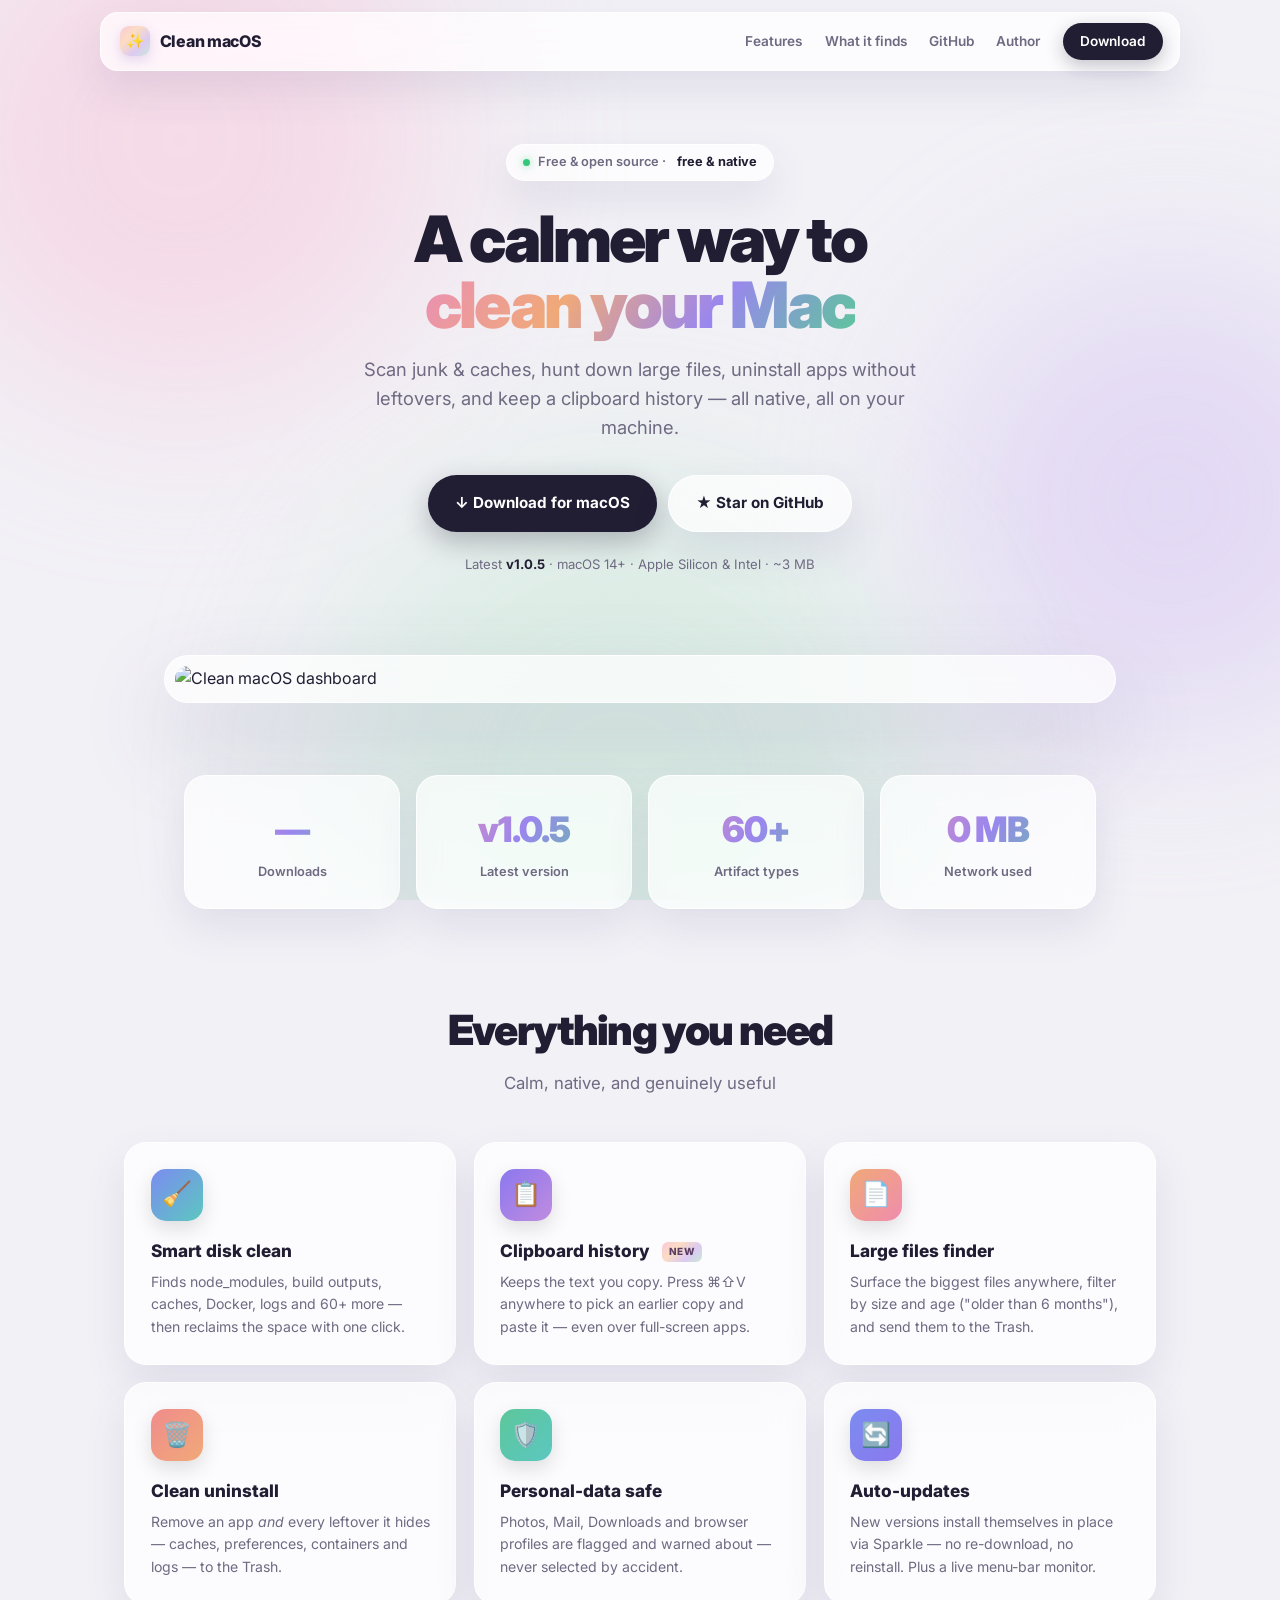
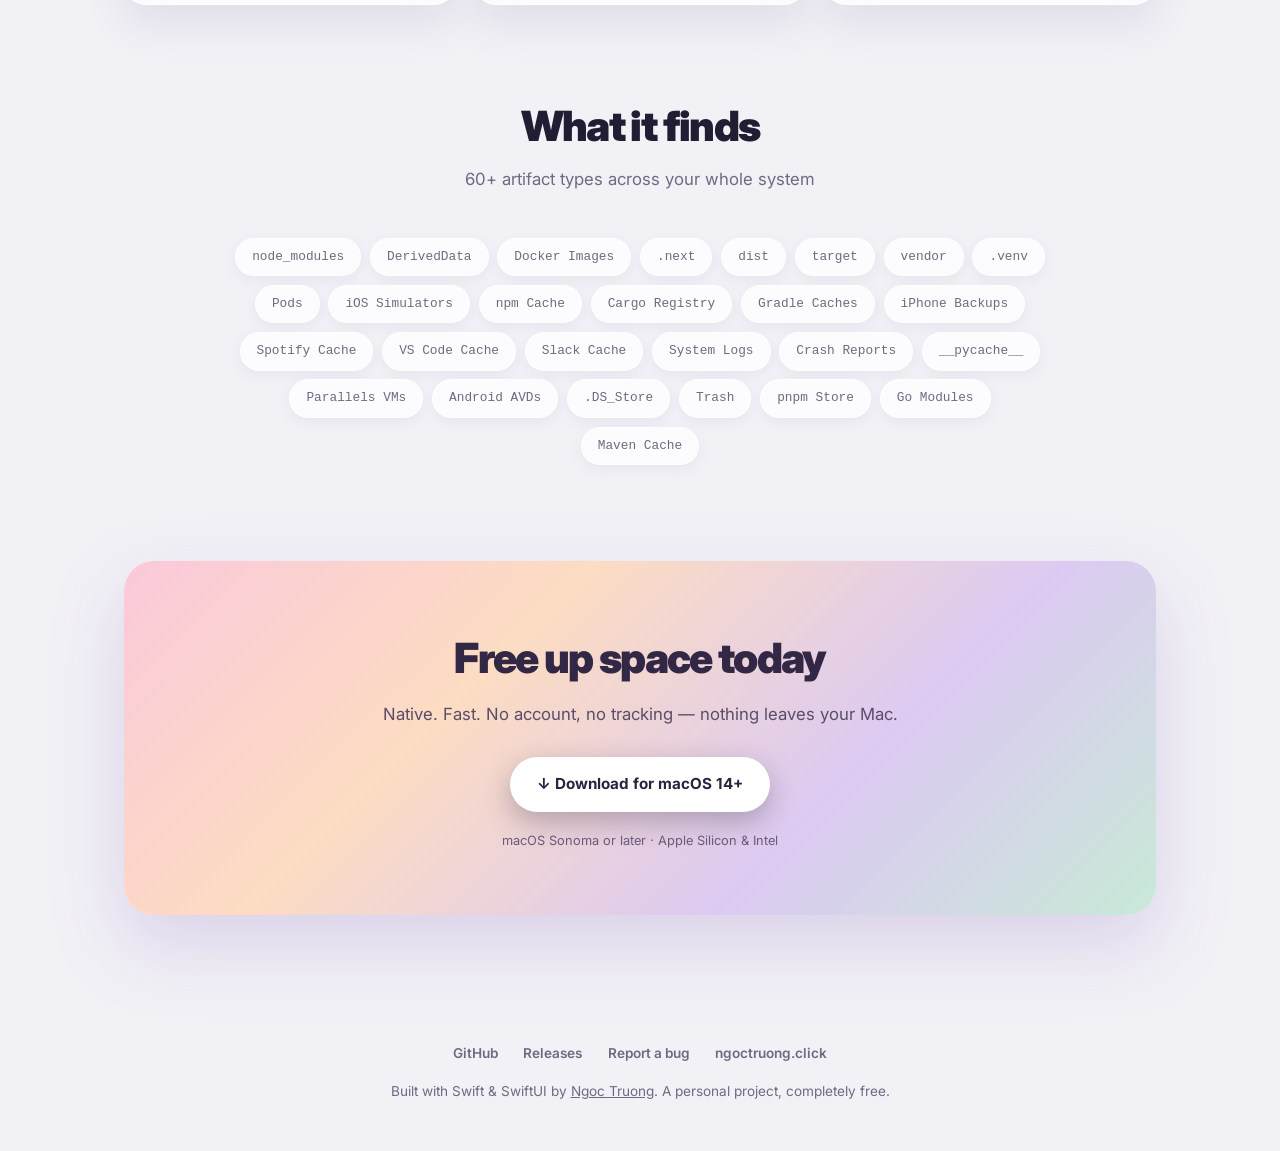
==== docs/index.html @ 2b86ec76 "docs: add og:image and Twitter card meta for link previews Co-Authored-By: Claude Opus 4.7 (1M conte" ====
<!DOCTYPE html>
<html lang="en">
<head>
    <meta charset="UTF-8">
    <meta name="viewport" content="width=device-width, initial-scale=1.0">
    <title>Clean macOS — A calmer way to reclaim disk space</title>
    <meta name="description" content="A free, native macOS app to scan and clean junk files, find large files, uninstall apps cleanly, and keep a clipboard history. Reclaim gigabytes in seconds.">
    <meta property="og:title" content="Clean macOS">
    <meta property="og:description" content="Native macOS cleaner — junk & caches, large files, clean uninstall, clipboard history. 100% native Swift, no backend.">
    <meta property="og:url" content="https://Truong62.github.io/clean-macos/">
    <meta property="og:type" content="website">
    <meta property="og:image" content="https://cdn.shopify.com/s/files/1/0874/1643/9088/files/Screenshot_2026-05-26_at_16.33.37.png?v=1779788025">
    <meta property="og:image:alt" content="Clean macOS dashboard">
    <meta name="twitter:card" content="summary_large_image">
    <meta name="twitter:title" content="Clean macOS — A calmer way to reclaim disk space">
    <meta name="twitter:description" content="Native macOS cleaner — junk & caches, large files, clean uninstall, clipboard history.">
    <meta name="twitter:image" content="https://cdn.shopify.com/s/files/1/0874/1643/9088/files/Screenshot_2026-05-26_at_16.33.37.png?v=1779788025">
    <link rel="icon" href="data:image/svg+xml,<svg xmlns='http://www.w3.org/2000/svg' viewBox='0 0 100 100'><text y='.9em' font-size='90'>✨</text></svg>">
    <style>
        @import url('https://fonts.googleapis.com/css2?family=Inter:wght@400;500;600;700;800;900&display=swap');

        :root {
            --bg: #f2f1f6;
            --ink: #211d33;
            --muted: #6f6a82;
            --card: rgba(255,255,255,0.72);
            --card-border: rgba(255,255,255,0.85);
            --shadow: 0 18px 40px rgba(90,80,140,0.12);
            --accent: #7b6cf0;
            --radius: 22px;
            --pastel: linear-gradient(135deg,#fac9da 0%,#fcdcc2 34%,#dccaf2 68%,#c8e9d6 100%);
        }

        * { margin: 0; padding: 0; box-sizing: border-box; }

        body {
            font-family: 'Inter', -apple-system, system-ui, sans-serif;
            background: var(--bg);
            color: var(--ink);
            line-height: 1.6;
            -webkit-font-smoothing: antialiased;
            overflow-x: hidden;
            position: relative;
        }

        /* Soft pastel glows pooling in the background */
        .bg-glow { position: fixed; inset: 0; z-index: -1; overflow: hidden; pointer-events: none; }
        .bg-glow span { position: absolute; border-radius: 50%; filter: blur(90px); opacity: 0.55; }
        .bg-glow .g1 { width: 520px; height: 520px; background: #f7c8db; top: -120px; left: -80px; animation: drift 16s ease-in-out infinite; }
        .bg-glow .g2 { width: 460px; height: 460px; background: #d6c6f3; top: 30%; right: -120px; animation: drift 20s ease-in-out infinite 3s; }
        .bg-glow .g3 { width: 600px; height: 600px; background: #c8e9d6; bottom: -180px; left: 25%; animation: drift 22s ease-in-out infinite 6s; }

        @keyframes drift { 0%,100% { transform: translate(0,0); } 50% { transform: translate(30px,-30px); } }
        @keyframes slide-up { from { opacity:0; transform: translateY(28px); } to { opacity:1; transform: translateY(0); } }

        .reveal { opacity: 0; transform: translateY(26px); transition: all .7s cubic-bezier(.16,1,.3,1); }
        .reveal.in { opacity: 1; transform: none; }

        .card { background: var(--card); border: 1px solid var(--card-border); border-radius: var(--radius); box-shadow: var(--shadow); backdrop-filter: blur(18px) saturate(160%); -webkit-backdrop-filter: blur(18px) saturate(160%); }

        a { color: inherit; }

        /* Nav */
        nav { position: fixed; top: 0; width: 100%; z-index: 100; }
        .nav-inner {
            max-width: 1080px; margin: 12px auto 0; padding: .6rem 1rem .6rem 1.2rem;
            display: flex; align-items: center; justify-content: space-between;
            background: var(--card); border: 1px solid var(--card-border); border-radius: 18px;
            box-shadow: var(--shadow); backdrop-filter: blur(18px) saturate(160%); -webkit-backdrop-filter: blur(18px) saturate(160%);
        }
        .brand { display:flex; align-items:center; gap:.6rem; font-weight:800; text-decoration:none; letter-spacing:-.02em; }
        .brand .mark { width:30px; height:30px; border-radius:9px; background: var(--pastel); display:grid; place-items:center; font-size:15px; box-shadow: 0 4px 12px rgba(150,120,200,.25); }
        .nav-links { display:flex; align-items:center; gap:1.4rem; }
        .nav-links a { color: var(--muted); text-decoration:none; font-size:.85rem; font-weight:600; transition: color .2s; }
        .nav-links a:hover { color: var(--ink); }
        .nav-cta { padding:.5rem 1.1rem; border-radius:100px; background: var(--ink); color:#fff !important; font-size:.82rem; box-shadow: 0 6px 18px rgba(33,29,51,.25); transition: transform .2s, box-shadow .2s; }
        .nav-cta:hover { transform: translateY(-2px); box-shadow: 0 10px 26px rgba(33,29,51,.3); }

        /* Hero */
        .hero { max-width: 920px; margin: 0 auto; padding: 9rem 1.5rem 2rem; text-align:center; animation: slide-up 1s cubic-bezier(.16,1,.3,1); }
        .pill-badge { display:inline-flex; align-items:center; gap:.5rem; padding:.45rem 1rem; border-radius:100px; background: var(--card); border:1px solid var(--card-border); box-shadow: var(--shadow); font-size:.8rem; font-weight:600; color: var(--muted); margin-bottom:1.6rem; }
        .pill-badge .dot { width:7px; height:7px; border-radius:50%; background:#34c77b; box-shadow:0 0 8px rgba(52,199,123,.6); }
        .hero h1 { font-size: 4rem; font-weight: 900; letter-spacing:-.045em; line-height:1.02; margin-bottom:1.1rem; }
        .hero h1 .grad { background: linear-gradient(120deg,#e98fb6,#f0a978,#9a86ee,#5cc79a); -webkit-background-clip:text; background-clip:text; -webkit-text-fill-color:transparent; }
        .hero .sub { font-size:1.15rem; color: var(--muted); max-width:560px; margin:0 auto 2rem; }
        .btn-group { display:flex; gap:.7rem; flex-wrap:wrap; justify-content:center; }
        .btn { display:inline-flex; align-items:center; gap:.5rem; padding:.95rem 1.7rem; border-radius:100px; font-size:.95rem; font-weight:700; text-decoration:none; border:none; cursor:pointer; transition: transform .25s cubic-bezier(.16,1,.3,1), box-shadow .25s; }
        .btn-primary { background: var(--ink); color:#fff; box-shadow: 0 10px 28px rgba(33,29,51,.28); }
        .btn-primary:hover { transform: translateY(-3px); box-shadow: 0 16px 40px rgba(33,29,51,.34); }
        .btn-ghost { background: var(--card); color: var(--ink); border:1px solid var(--card-border); box-shadow: var(--shadow); }
        .btn-ghost:hover { transform: translateY(-3px); }
        .hero .meta { margin-top:1.4rem; font-size:.82rem; color: var(--muted); }
        .hero .meta b { color: var(--ink); }

        /* Screenshot */
        .shot { max-width: 1000px; margin: 3rem auto 0; padding: 0 1.5rem; }
        .shot .frame { border-radius: 26px; padding: 10px; background: var(--card); border:1px solid var(--card-border); box-shadow: 0 40px 90px rgba(90,80,140,.22); backdrop-filter: blur(18px); }
        .shot img { width:100%; display:block; border-radius: 18px; }

        /* Stats */
        .stats { max-width: 960px; margin: 4.5rem auto 0; padding: 0 1.5rem; display:grid; grid-template-columns: repeat(4,1fr); gap: 1rem; }
        .stat { text-align:center; padding: 1.6rem 1rem; }
        .stat .v { font-size: 2.2rem; font-weight: 900; letter-spacing:-.03em; background: linear-gradient(120deg,#e98fb6,#9a86ee,#5cc79a); -webkit-background-clip:text; background-clip:text; -webkit-text-fill-color:transparent; }
        .stat .l { font-size:.8rem; color: var(--muted); margin-top:.3rem; font-weight:600; }

        /* Sections */
        section.block { max-width: 1080px; margin: 0 auto; padding: 5.5rem 1.5rem 0; }
        .head { text-align:center; margin-bottom: 2.8rem; }
        .head h2 { font-size: 2.6rem; font-weight: 900; letter-spacing:-.04em; }
        .head p { color: var(--muted); font-size: 1.05rem; margin-top:.4rem; }

        .feature-grid { display:grid; grid-template-columns: repeat(3,1fr); gap: 1.1rem; }
        .feature { padding: 1.6rem; transition: transform .35s cubic-bezier(.16,1,.3,1), box-shadow .35s; }
        .feature:hover { transform: translateY(-5px); box-shadow: 0 26px 60px rgba(90,80,140,.18); }
        .feature .tile { width:52px; height:52px; border-radius:15px; display:grid; place-items:center; font-size:1.5rem; color:#fff; margin-bottom:1rem; box-shadow: 0 8px 20px rgba(0,0,0,.12); }
        .feature h3 { font-size:1.08rem; font-weight:800; margin-bottom:.4rem; }
        .feature p { color: var(--muted); font-size:.88rem; }
        .new-chip { display:inline-block; font-size:.62rem; font-weight:800; letter-spacing:.06em; padding:.12rem .45rem; border-radius:6px; background: var(--pastel); color:#5a3d63; margin-left:.45rem; vertical-align:middle; }

        /* Tags */
        .tags { display:flex; flex-wrap:wrap; gap:.55rem; justify-content:center; max-width: 820px; margin: 0 auto; }
        .tag { padding:.5rem 1rem; border-radius:100px; background: var(--card); border:1px solid var(--card-border); box-shadow: 0 4px 14px rgba(90,80,140,.07); font-size:.8rem; color: var(--muted); font-family:'SF Mono','JetBrains Mono',monospace; transition: transform .25s, color .25s; cursor:default; }
        .tag:hover { transform: translateY(-2px); color: var(--accent); }

        /* CTA */
        .cta-wrap { max-width: 1080px; margin: 6rem auto 0; padding: 0 1.5rem; }
        .cta { text-align:center; padding: 4rem 2rem; border-radius: 30px; background: var(--pastel); box-shadow: 0 30px 70px rgba(150,120,200,.25); position:relative; overflow:hidden; }
        .cta h2 { font-size: 2.6rem; font-weight: 900; letter-spacing:-.04em; color:#332746; }
        .cta p { color:#5a4d68; font-size:1.05rem; margin:.6rem 0 1.8rem; }
        .cta .btn-primary { background:#fff; color:#2a2340; }
        .cta .note { margin-top:1.2rem; font-size:.8rem; color:#6a5b78; }

        /* Footer */
        footer { text-align:center; padding: 4rem 1.5rem 3rem; color: var(--muted); font-size:.85rem; margin-top: 4rem; }
        .footer-links { display:flex; gap:1.6rem; justify-content:center; margin-bottom:1rem; flex-wrap:wrap; }
        .footer-links a { color: var(--muted); text-decoration:none; font-weight:600; }
        .footer-links a:hover { color: var(--accent); }

        @media (max-width: 820px) {
            .hero h1 { font-size: 2.7rem; }
            .feature-grid { grid-template-columns: 1fr; }
            .stats { grid-template-columns: repeat(2,1fr); }
            .nav-links a:not(.nav-cta) { display:none; }
        }
    </style>
</head>
<body>

<div class="bg-glow"><span class="g1"></span><span class="g2"></span><span class="g3"></span></div>

<nav>
    <div class="nav-inner">
        <a href="#" class="brand"><span class="mark">✨</span> Clean macOS</a>
        <div class="nav-links">
            <a href="#features">Features</a>
            <a href="#detects">What it finds</a>
            <a href="https://github.com/Truong62/clean-macos">GitHub</a>
            <a href="https://ngoctruong.click">Author</a>
            <a href="https://github.com/Truong62/clean-macos/releases/latest" class="nav-cta">Download</a>
        </div>
    </div>
</nav>

<!-- Hero -->
<header class="hero">
    <div class="pill-badge">
        <span class="dot"></span>
        Free &amp; open source · <b id="dl-badge" style="color:var(--ink);margin-left:.2rem">loading downloads…</b>
    </div>
    <h1>A calmer way to<br><span class="grad">clean your Mac</span></h1>
    <p class="sub">Scan junk &amp; caches, hunt down large files, uninstall apps without leftovers, and keep a clipboard history — all native, all on your machine.</p>
    <div class="btn-group">
        <a href="https://github.com/Truong62/clean-macos/releases/latest" class="btn btn-primary">↓ Download for macOS</a>
        <a href="https://github.com/Truong62/clean-macos" class="btn btn-ghost">★ Star on GitHub</a>
    </div>
    <div class="meta">Latest <b id="latest-ver">v1.0.5</b> · macOS 14+ · Apple Silicon &amp; Intel · ~3 MB</div>
</header>

<!-- Screenshot -->
<section class="shot reveal">
    <div class="frame">
        <img src="https://cdn.shopify.com/s/files/1/0874/1643/9088/files/Screenshot_2026-05-26_at_16.33.37.png?v=1779788025" alt="Clean macOS dashboard" loading="lazy">
    </div>
</section>

<!-- Stats -->
<div class="stats reveal">
    <div class="stat card"><div class="v" id="stat-dl">—</div><div class="l">Downloads</div></div>
    <div class="stat card"><div class="v" id="stat-ver">—</div><div class="l">Latest version</div></div>
    <div class="stat card"><div class="v">60+</div><div class="l">Artifact types</div></div>
    <div class="stat card"><div class="v">0 MB</div><div class="l">Network used</div></div>
</div>

<!-- Features -->
<section class="block reveal" id="features">
    <div class="head">
        <h2>Everything you need</h2>
        <p>Calm, native, and genuinely useful</p>
    </div>
    <div class="feature-grid">
        <div class="feature card">
            <div class="tile" style="background:linear-gradient(135deg,#7b8cf0,#5cc7c0)">🧹</div>
            <h3>Smart disk clean</h3>
            <p>Finds node_modules, build outputs, caches, Docker, logs and 60+ more — then reclaims the space with one click.</p>
        </div>
        <div class="feature card">
            <div class="tile" style="background:linear-gradient(135deg,#8b78ee,#c08ce0)">📋</div>
            <h3>Clipboard history <span class="new-chip">NEW</span></h3>
            <p>Keeps the text you copy. Press ⌘⇧V anywhere to pick an earlier copy and paste it — even over full-screen apps.</p>
        </div>
        <div class="feature card">
            <div class="tile" style="background:linear-gradient(135deg,#f0a978,#f08cae)">📄</div>
            <h3>Large files finder</h3>
            <p>Surface the biggest files anywhere, filter by size and age ("older than 6 months"), and send them to the Trash.</p>
        </div>
        <div class="feature card">
            <div class="tile" style="background:linear-gradient(135deg,#f08c8c,#f0a978)">🗑️</div>
            <h3>Clean uninstall</h3>
            <p>Remove an app <em>and</em> every leftover it hides — caches, preferences, containers and logs — to the Trash.</p>
        </div>
        <div class="feature card">
            <div class="tile" style="background:linear-gradient(135deg,#5cc79a,#5cc7c0)">🛡️</div>
            <h3>Personal-data safe</h3>
            <p>Photos, Mail, Downloads and browser profiles are flagged and warned about — never selected by accident.</p>
        </div>
        <div class="feature card">
            <div class="tile" style="background:linear-gradient(135deg,#7b8cf0,#8b78ee)">🔄</div>
            <h3>Auto-updates</h3>
            <p>New versions install themselves in place via Sparkle — no re-download, no reinstall. Plus a live menu-bar monitor.</p>
        </div>
    </div>
</section>

<!-- What it finds -->
<section class="block reveal" id="detects">
    <div class="head">
        <h2>What it finds</h2>
        <p>60+ artifact types across your whole system</p>
    </div>
    <div class="tags">
        <span class="tag">node_modules</span><span class="tag">DerivedData</span><span class="tag">Docker Images</span>
        <span class="tag">.next</span><span class="tag">dist</span><span class="tag">target</span><span class="tag">vendor</span>
        <span class="tag">.venv</span><span class="tag">Pods</span><span class="tag">iOS Simulators</span><span class="tag">npm Cache</span>
        <span class="tag">Cargo Registry</span><span class="tag">Gradle Caches</span><span class="tag">iPhone Backups</span>
        <span class="tag">Spotify Cache</span><span class="tag">VS Code Cache</span><span class="tag">Slack Cache</span>
        <span class="tag">System Logs</span><span class="tag">Crash Reports</span><span class="tag">__pycache__</span>
        <span class="tag">Parallels VMs</span><span class="tag">Android AVDs</span><span class="tag">.DS_Store</span>
        <span class="tag">Trash</span><span class="tag">pnpm Store</span><span class="tag">Go Modules</span><span class="tag">Maven Cache</span>
    </div>
</section>

<!-- CTA -->
<div class="cta-wrap reveal">
    <div class="cta">
        <h2>Free up space today</h2>
        <p>Native. Fast. No account, no tracking — nothing leaves your Mac.</p>
        <a href="https://github.com/Truong62/clean-macos/releases/latest" class="btn btn-primary">↓ Download for macOS 14+</a>
        <div class="note"><span id="cta-dl">Loading…</span> · Apple Silicon &amp; Intel</div>
    </div>
</div>

<!-- Footer -->
<footer>
    <div class="footer-links">
        <a href="https://github.com/Truong62/clean-macos">GitHub</a>
        <a href="https://github.com/Truong62/clean-macos/releases">Releases</a>
        <a href="https://github.com/Truong62/clean-macos/issues">Report a bug</a>
        <a href="https://ngoctruong.click">ngoctruong.click</a>
    </div>
    Built with Swift &amp; SwiftUI by <a href="https://ngoctruong.click">Ngoc Truong</a>. A personal project, completely free.
</footer>

<script>
// Scroll reveal
const obs = new IntersectionObserver((es) => es.forEach(e => { if (e.isIntersecting) e.target.classList.add('in'); }), { threshold: 0.08, rootMargin: '0px 0px -40px 0px' });
document.querySelectorAll('.reveal').forEach(el => obs.observe(el));

// Smooth scroll
document.querySelectorAll('a[href^="#"]').forEach(a => a.addEventListener('click', e => {
    const t = document.querySelector(a.getAttribute('href'));
    if (t && a.getAttribute('href') !== '#') { e.preventDefault(); t.scrollIntoView({ behavior: 'smooth' }); }
}));

// Live download count + latest version from the GitHub API (public, no token needed)
function fmt(n) { return n.toLocaleString('en-US'); }
function countUp(el, target) {
    const dur = 900, t0 = performance.now();
    function step(t) {
        const p = Math.min((t - t0) / dur, 1);
        el.textContent = fmt(Math.floor(p * target));
        if (p < 1) requestAnimationFrame(step);
    }
    requestAnimationFrame(step);
}
fetch('https://api.github.com/repos/Truong62/clean-macos/releases')
    .then(r => r.ok ? r.json() : Promise.reject(r.status))
    .then(rels => {
        const total = rels.reduce((s, rel) => s + (rel.assets || []).reduce((a, x) => a + (x.download_count || 0), 0), 0);
        const latest = (rels.find(r => !r.prerelease && !r.draft) || rels[0] || {}).tag_name || 'v1.0.5';

        const statDl = document.getElementById('stat-dl');
        countUp(statDl, total);
        document.getElementById('stat-ver').textContent = latest;
        document.getElementById('latest-ver').textContent = latest;
        document.getElementById('dl-badge').textContent = fmt(total) + ' downloads';
        document.getElementById('cta-dl').textContent = fmt(total) + ' downloads and counting';
    })
    .catch(() => {
        document.getElementById('dl-badge').textContent = 'free & native';
        document.getElementById('stat-dl').textContent = '—';
        document.getElementById('stat-ver').textContent = 'v1.0.5';
        document.getElementById('cta-dl').textContent = 'macOS Sonoma or later';
    });
</script>

</body>
</html>
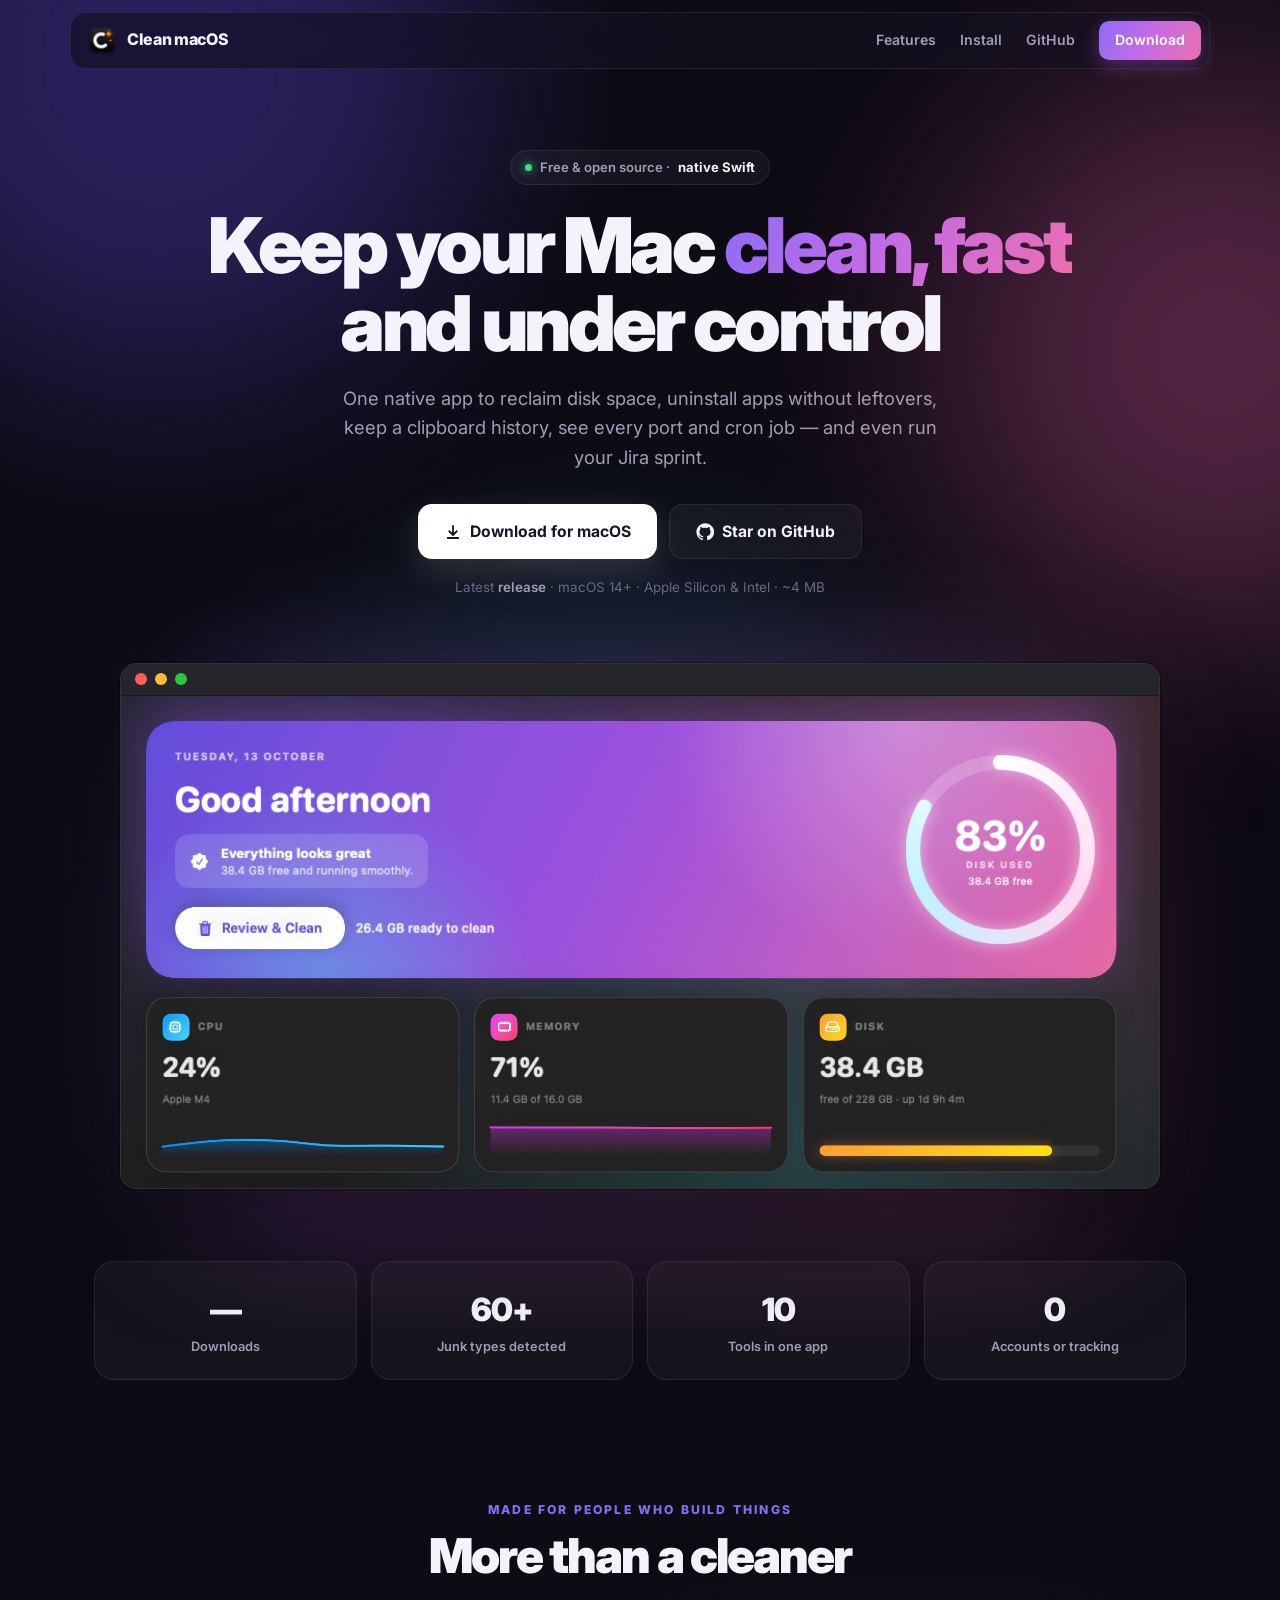
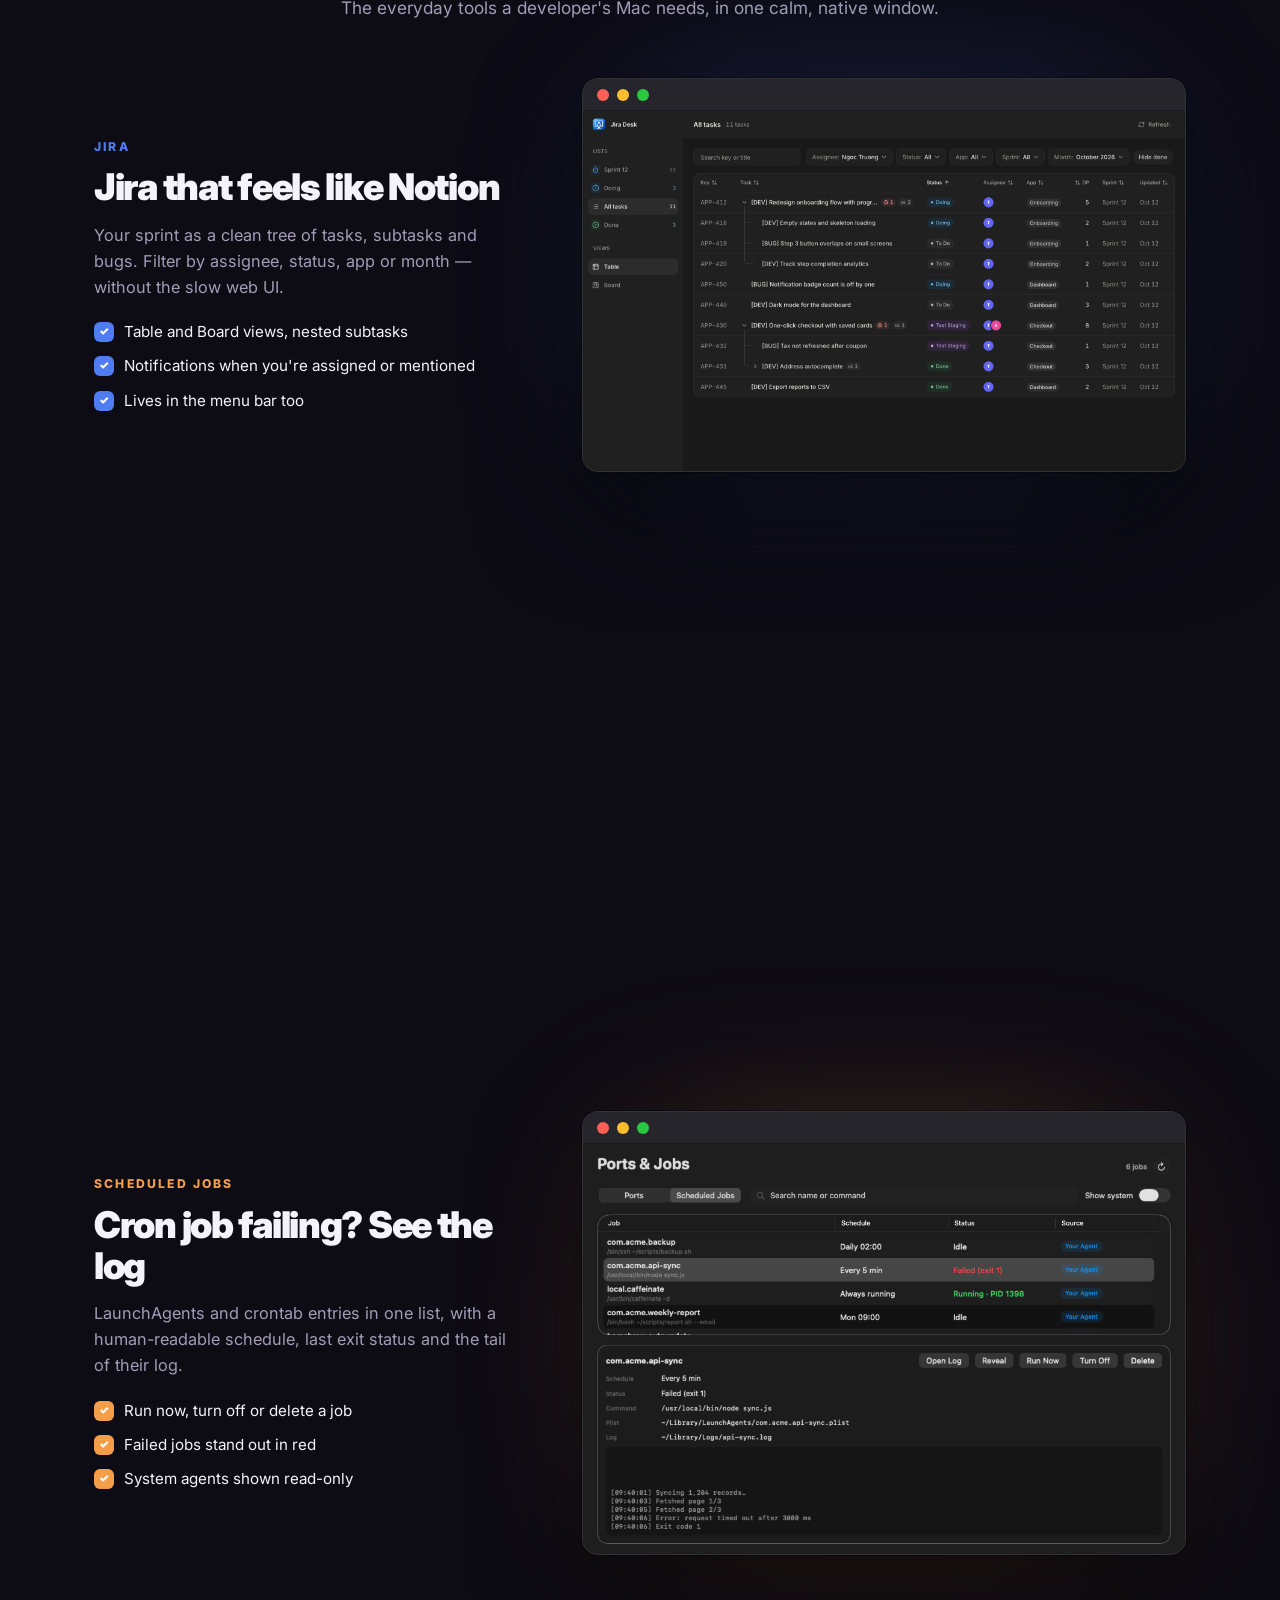
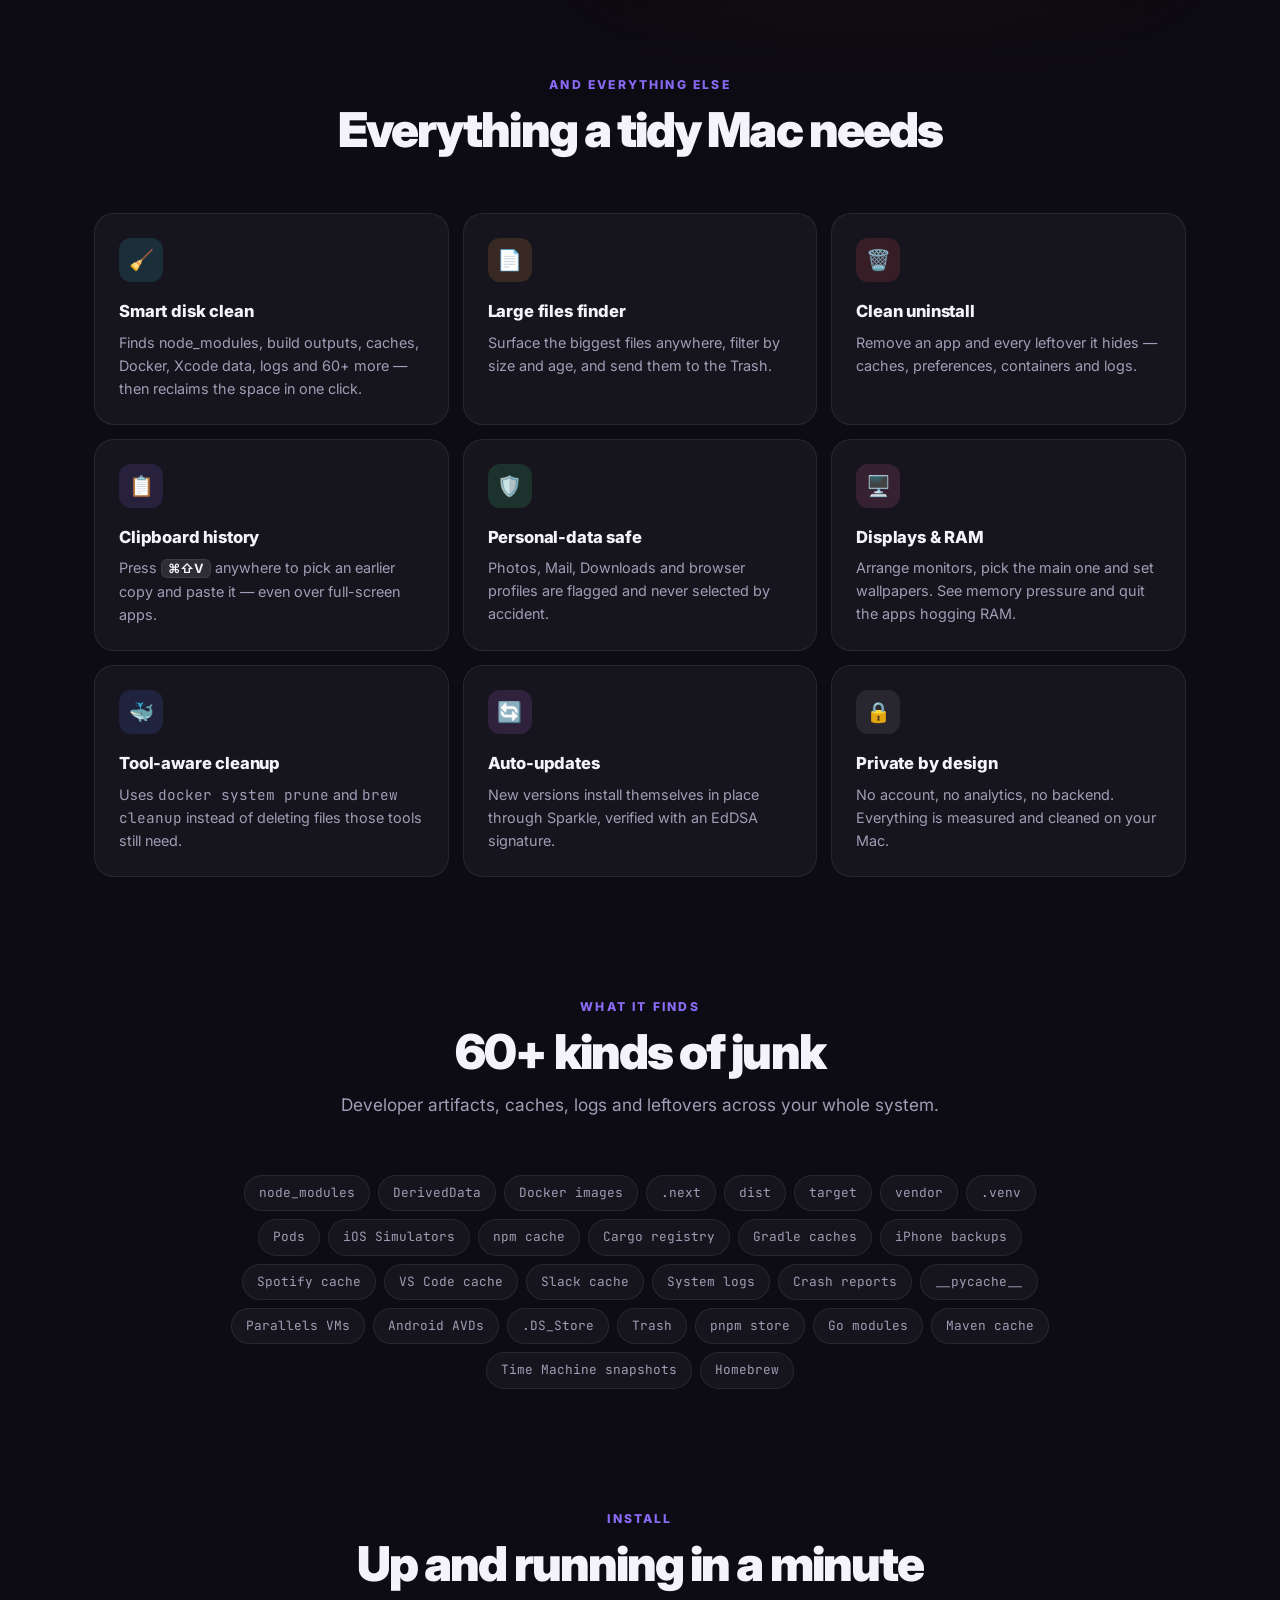
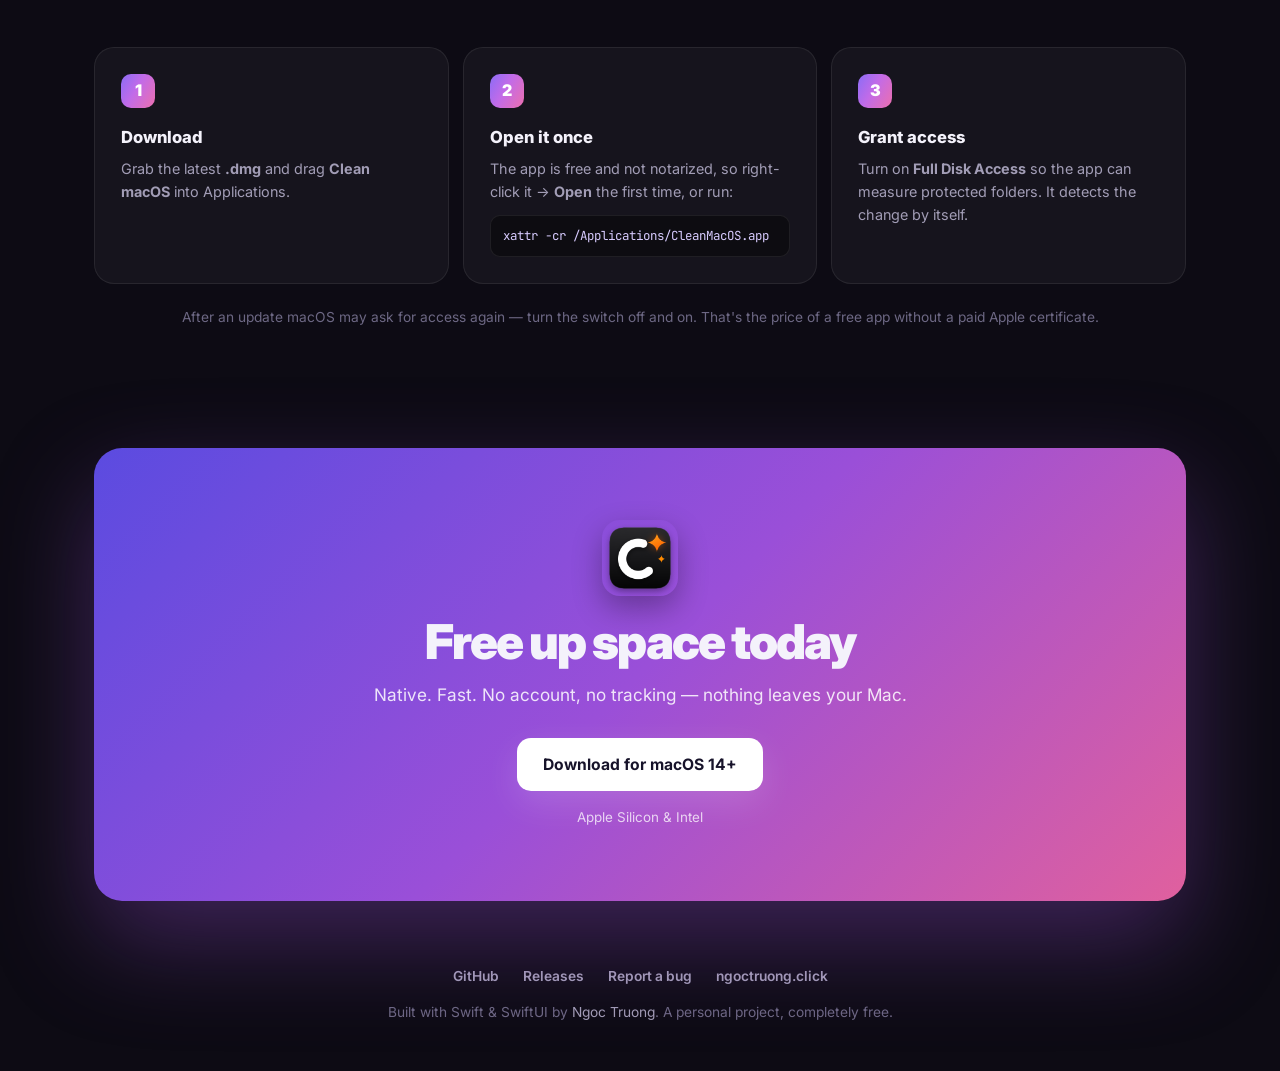
==== commit c0101072: "Redesign landing page and add screenshots to README" ====
--- a/docs/index.html
+++ b/docs/index.html
@@ -3,36 +3,41 @@
 <head>
     <meta charset="UTF-8">
     <meta name="viewport" content="width=device-width, initial-scale=1.0">
-    <title>Clean macOS — A calmer way to reclaim disk space</title>
-    <meta name="description" content="A free, native macOS app to scan and clean junk files, find large files, uninstall apps cleanly, and keep a clipboard history. Reclaim gigabytes in seconds.">
+    <title>Clean macOS — Keep your Mac clean, fast and under control</title>
+    <meta name="description" content="A free, native macOS app: clean junk and build caches, find large files, uninstall apps cleanly, keep a clipboard history, manage ports and cron jobs, and track Jira — all on your Mac.">
     <meta property="og:title" content="Clean macOS">
-    <meta property="og:description" content="Native macOS cleaner — junk & caches, large files, clean uninstall, clipboard history. 100% native Swift, no backend.">
-    <meta property="og:url" content="https://Truong62.github.io/clean-macos/">
+    <meta property="og:description" content="Free, native macOS toolkit — disk cleaner, large files, clean uninstall, clipboard history, ports &amp; jobs, Jira. 100% Swift, nothing leaves your Mac.">
+    <meta property="og:url" content="https://truong62.github.io/clean-macos/">
     <meta property="og:type" content="website">
-    <meta property="og:image" content="https://cdn.shopify.com/s/files/1/0874/1643/9088/files/Screenshot_2026-05-26_at_16.33.37.png?v=1779788025">
-    <meta property="og:image:alt" content="Clean macOS dashboard">
+    <meta property="og:image" content="https://truong62.github.io/clean-macos/images/card-home.jpg">
+    <meta property="og:image:alt" content="Clean macOS home screen">
     <meta name="twitter:card" content="summary_large_image">
-    <meta name="twitter:title" content="Clean macOS — A calmer way to reclaim disk space">
-    <meta name="twitter:description" content="Native macOS cleaner — junk & caches, large files, clean uninstall, clipboard history.">
-    <meta name="twitter:image" content="https://cdn.shopify.com/s/files/1/0874/1643/9088/files/Screenshot_2026-05-26_at_16.33.37.png?v=1779788025">
-    <link rel="icon" href="data:image/svg+xml,<svg xmlns='http://www.w3.org/2000/svg' viewBox='0 0 100 100'><text y='.9em' font-size='90'>✨</text></svg>">
+    <meta name="twitter:title" content="Clean macOS — Keep your Mac clean, fast and under control">
+    <meta name="twitter:description" content="Free, native macOS toolkit — disk cleaner, large files, clean uninstall, clipboard history, ports &amp; jobs, Jira.">
+    <meta name="twitter:image" content="https://truong62.github.io/clean-macos/images/card-home.jpg">
+    <meta name="theme-color" content="#0d0b14">
+    <link rel="icon" type="image/png" href="images/icon.png">
+    <link rel="preconnect" href="https://fonts.googleapis.com">
+    <link href="https://fonts.googleapis.com/css2?family=Inter:wght@400;500;600;700;800;900&family=JetBrains+Mono:wght@500&display=swap" rel="stylesheet">
     <style>
-        @import url('https://fonts.googleapis.com/css2?family=Inter:wght@400;500;600;700;800;900&display=swap');
-
         :root {
-            --bg: #f2f1f6;
-            --ink: #211d33;
-            --muted: #6f6a82;
-            --card: rgba(255,255,255,0.72);
-            --card-border: rgba(255,255,255,0.85);
-            --shadow: 0 18px 40px rgba(90,80,140,0.12);
-            --accent: #7b6cf0;
-            --radius: 22px;
-            --pastel: linear-gradient(135deg,#fac9da 0%,#fcdcc2 34%,#dccaf2 68%,#c8e9d6 100%);
-        }
-
+            --bg: #0d0b14;
+            --bg-2: #14111f;
+            --ink: #f4f2fb;
+            --muted: #a29db6;
+            --faint: #6d6884;
+            --line: rgba(255,255,255,.08);
+            --card: rgba(255,255,255,.04);
+            --card-hover: rgba(255,255,255,.07);
+            --violet: #8b6cf6;
+            --pink: #ec6fae;
+            --cyan: #38c6dd;
+            --orange: #f59e4a;
+            --grad: linear-gradient(120deg, #8b6cf6 0%, #c26be8 45%, #ec6fae 100%);
+            --radius: 20px;
+        }
         * { margin: 0; padding: 0; box-sizing: border-box; }
-
+        html { scroll-behavior: smooth; }
         body {
             font-family: 'Inter', -apple-system, system-ui, sans-serif;
             background: var(--bg);
@@ -40,278 +45,362 @@
             line-height: 1.6;
             -webkit-font-smoothing: antialiased;
             overflow-x: hidden;
-            position: relative;
-        }
-
-        /* Soft pastel glows pooling in the background */
-        .bg-glow { position: fixed; inset: 0; z-index: -1; overflow: hidden; pointer-events: none; }
-        .bg-glow span { position: absolute; border-radius: 50%; filter: blur(90px); opacity: 0.55; }
-        .bg-glow .g1 { width: 520px; height: 520px; background: #f7c8db; top: -120px; left: -80px; animation: drift 16s ease-in-out infinite; }
-        .bg-glow .g2 { width: 460px; height: 460px; background: #d6c6f3; top: 30%; right: -120px; animation: drift 20s ease-in-out infinite 3s; }
-        .bg-glow .g3 { width: 600px; height: 600px; background: #c8e9d6; bottom: -180px; left: 25%; animation: drift 22s ease-in-out infinite 6s; }
-
-        @keyframes drift { 0%,100% { transform: translate(0,0); } 50% { transform: translate(30px,-30px); } }
-        @keyframes slide-up { from { opacity:0; transform: translateY(28px); } to { opacity:1; transform: translateY(0); } }
-
-        .reveal { opacity: 0; transform: translateY(26px); transition: all .7s cubic-bezier(.16,1,.3,1); }
+        }
+        a { color: inherit; text-decoration: none; }
+        img { max-width: 100%; height: auto; display: block; }
+        code, .mono { font-family: 'JetBrains Mono', 'SF Mono', monospace; }
+
+        .aurora { position: fixed; inset: 0; z-index: -1; pointer-events: none; overflow: hidden; }
+        .aurora span { position: absolute; border-radius: 50%; filter: blur(110px); opacity: .32; }
+        .aurora .a1 { width: 640px; height: 640px; background: #6a4cf0; top: -260px; left: -160px; animation: drift 18s ease-in-out infinite; }
+        .aurora .a2 { width: 560px; height: 560px; background: #e05aa0; top: 8%; right: -220px; animation: drift 22s ease-in-out infinite 4s; }
+        .aurora .a3 { width: 700px; height: 700px; background: #1fa6c4; bottom: -380px; left: 20%; opacity: .18; animation: drift 26s ease-in-out infinite 8s; }
+        @keyframes drift { 0%, 100% { transform: translate(0, 0); } 50% { transform: translate(40px, -30px); } }
+        @keyframes rise { from { opacity: 0; transform: translateY(24px); } to { opacity: 1; transform: none; } }
+        .reveal { opacity: 0; transform: translateY(28px); transition: opacity .8s cubic-bezier(.16,1,.3,1), transform .8s cubic-bezier(.16,1,.3,1); }
         .reveal.in { opacity: 1; transform: none; }
-
-        .card { background: var(--card); border: 1px solid var(--card-border); border-radius: var(--radius); box-shadow: var(--shadow); backdrop-filter: blur(18px) saturate(160%); -webkit-backdrop-filter: blur(18px) saturate(160%); }
-
-        a { color: inherit; }
-
-        /* Nav */
-        nav { position: fixed; top: 0; width: 100%; z-index: 100; }
+        @media (prefers-reduced-motion: reduce) {
+            .aurora span { animation: none; }
+            .reveal { opacity: 1; transform: none; transition: none; }
+        }
+
+        .wrap { max-width: 1140px; margin: 0 auto; padding: 0 24px; }
+
+        nav { position: fixed; top: 0; left: 0; right: 0; z-index: 50; padding: 12px 16px 0; }
         .nav-inner {
-            max-width: 1080px; margin: 12px auto 0; padding: .6rem 1rem .6rem 1.2rem;
+            max-width: 1140px; margin: 0 auto; padding: 8px 8px 8px 16px;
             display: flex; align-items: center; justify-content: space-between;
-            background: var(--card); border: 1px solid var(--card-border); border-radius: 18px;
-            box-shadow: var(--shadow); backdrop-filter: blur(18px) saturate(160%); -webkit-backdrop-filter: blur(18px) saturate(160%);
-        }
-        .brand { display:flex; align-items:center; gap:.6rem; font-weight:800; text-decoration:none; letter-spacing:-.02em; }
-        .brand .mark { width:30px; height:30px; border-radius:9px; background: var(--pastel); display:grid; place-items:center; font-size:15px; box-shadow: 0 4px 12px rgba(150,120,200,.25); }
-        .nav-links { display:flex; align-items:center; gap:1.4rem; }
-        .nav-links a { color: var(--muted); text-decoration:none; font-size:.85rem; font-weight:600; transition: color .2s; }
+            background: rgba(20,17,31,.72); border: 1px solid var(--line); border-radius: 16px;
+            backdrop-filter: blur(20px) saturate(160%); -webkit-backdrop-filter: blur(20px) saturate(160%);
+        }
+        .brand { display: flex; align-items: center; gap: 10px; font-weight: 800; letter-spacing: -.02em; }
+        .brand img { width: 30px; height: 30px; border-radius: 8px; }
+        .nav-links { display: flex; align-items: center; gap: 24px; }
+        .nav-links a { color: var(--muted); font-size: .88rem; font-weight: 600; transition: color .2s; }
         .nav-links a:hover { color: var(--ink); }
-        .nav-cta { padding:.5rem 1.1rem; border-radius:100px; background: var(--ink); color:#fff !important; font-size:.82rem; box-shadow: 0 6px 18px rgba(33,29,51,.25); transition: transform .2s, box-shadow .2s; }
-        .nav-cta:hover { transform: translateY(-2px); box-shadow: 0 10px 26px rgba(33,29,51,.3); }
-
-        /* Hero */
-        .hero { max-width: 920px; margin: 0 auto; padding: 9rem 1.5rem 2rem; text-align:center; animation: slide-up 1s cubic-bezier(.16,1,.3,1); }
-        .pill-badge { display:inline-flex; align-items:center; gap:.5rem; padding:.45rem 1rem; border-radius:100px; background: var(--card); border:1px solid var(--card-border); box-shadow: var(--shadow); font-size:.8rem; font-weight:600; color: var(--muted); margin-bottom:1.6rem; }
-        .pill-badge .dot { width:7px; height:7px; border-radius:50%; background:#34c77b; box-shadow:0 0 8px rgba(52,199,123,.6); }
-        .hero h1 { font-size: 4rem; font-weight: 900; letter-spacing:-.045em; line-height:1.02; margin-bottom:1.1rem; }
-        .hero h1 .grad { background: linear-gradient(120deg,#e98fb6,#f0a978,#9a86ee,#5cc79a); -webkit-background-clip:text; background-clip:text; -webkit-text-fill-color:transparent; }
-        .hero .sub { font-size:1.15rem; color: var(--muted); max-width:560px; margin:0 auto 2rem; }
-        .btn-group { display:flex; gap:.7rem; flex-wrap:wrap; justify-content:center; }
-        .btn { display:inline-flex; align-items:center; gap:.5rem; padding:.95rem 1.7rem; border-radius:100px; font-size:.95rem; font-weight:700; text-decoration:none; border:none; cursor:pointer; transition: transform .25s cubic-bezier(.16,1,.3,1), box-shadow .25s; }
-        .btn-primary { background: var(--ink); color:#fff; box-shadow: 0 10px 28px rgba(33,29,51,.28); }
-        .btn-primary:hover { transform: translateY(-3px); box-shadow: 0 16px 40px rgba(33,29,51,.34); }
-        .btn-ghost { background: var(--card); color: var(--ink); border:1px solid var(--card-border); box-shadow: var(--shadow); }
-        .btn-ghost:hover { transform: translateY(-3px); }
-        .hero .meta { margin-top:1.4rem; font-size:.82rem; color: var(--muted); }
-        .hero .meta b { color: var(--ink); }
-
-        /* Screenshot */
-        .shot { max-width: 1000px; margin: 3rem auto 0; padding: 0 1.5rem; }
-        .shot .frame { border-radius: 26px; padding: 10px; background: var(--card); border:1px solid var(--card-border); box-shadow: 0 40px 90px rgba(90,80,140,.22); backdrop-filter: blur(18px); }
-        .shot img { width:100%; display:block; border-radius: 18px; }
-
-        /* Stats */
-        .stats { max-width: 960px; margin: 4.5rem auto 0; padding: 0 1.5rem; display:grid; grid-template-columns: repeat(4,1fr); gap: 1rem; }
-        .stat { text-align:center; padding: 1.6rem 1rem; }
-        .stat .v { font-size: 2.2rem; font-weight: 900; letter-spacing:-.03em; background: linear-gradient(120deg,#e98fb6,#9a86ee,#5cc79a); -webkit-background-clip:text; background-clip:text; -webkit-text-fill-color:transparent; }
-        .stat .l { font-size:.8rem; color: var(--muted); margin-top:.3rem; font-weight:600; }
-
-        /* Sections */
-        section.block { max-width: 1080px; margin: 0 auto; padding: 5.5rem 1.5rem 0; }
-        .head { text-align:center; margin-bottom: 2.8rem; }
-        .head h2 { font-size: 2.6rem; font-weight: 900; letter-spacing:-.04em; }
-        .head p { color: var(--muted); font-size: 1.05rem; margin-top:.4rem; }
-
-        .feature-grid { display:grid; grid-template-columns: repeat(3,1fr); gap: 1.1rem; }
-        .feature { padding: 1.6rem; transition: transform .35s cubic-bezier(.16,1,.3,1), box-shadow .35s; }
-        .feature:hover { transform: translateY(-5px); box-shadow: 0 26px 60px rgba(90,80,140,.18); }
-        .feature .tile { width:52px; height:52px; border-radius:15px; display:grid; place-items:center; font-size:1.5rem; color:#fff; margin-bottom:1rem; box-shadow: 0 8px 20px rgba(0,0,0,.12); }
-        .feature h3 { font-size:1.08rem; font-weight:800; margin-bottom:.4rem; }
-        .feature p { color: var(--muted); font-size:.88rem; }
-        .new-chip { display:inline-block; font-size:.62rem; font-weight:800; letter-spacing:.06em; padding:.12rem .45rem; border-radius:6px; background: var(--pastel); color:#5a3d63; margin-left:.45rem; vertical-align:middle; }
-
-        /* Tags */
-        .tags { display:flex; flex-wrap:wrap; gap:.55rem; justify-content:center; max-width: 820px; margin: 0 auto; }
-        .tag { padding:.5rem 1rem; border-radius:100px; background: var(--card); border:1px solid var(--card-border); box-shadow: 0 4px 14px rgba(90,80,140,.07); font-size:.8rem; color: var(--muted); font-family:'SF Mono','JetBrains Mono',monospace; transition: transform .25s, color .25s; cursor:default; }
-        .tag:hover { transform: translateY(-2px); color: var(--accent); }
-
-        /* CTA */
-        .cta-wrap { max-width: 1080px; margin: 6rem auto 0; padding: 0 1.5rem; }
-        .cta { text-align:center; padding: 4rem 2rem; border-radius: 30px; background: var(--pastel); box-shadow: 0 30px 70px rgba(150,120,200,.25); position:relative; overflow:hidden; }
-        .cta h2 { font-size: 2.6rem; font-weight: 900; letter-spacing:-.04em; color:#332746; }
-        .cta p { color:#5a4d68; font-size:1.05rem; margin:.6rem 0 1.8rem; }
-        .cta .btn-primary { background:#fff; color:#2a2340; }
-        .cta .note { margin-top:1.2rem; font-size:.8rem; color:#6a5b78; }
-
-        /* Footer */
-        footer { text-align:center; padding: 4rem 1.5rem 3rem; color: var(--muted); font-size:.85rem; margin-top: 4rem; }
-        .footer-links { display:flex; gap:1.6rem; justify-content:center; margin-bottom:1rem; flex-wrap:wrap; }
-        .footer-links a { color: var(--muted); text-decoration:none; font-weight:600; }
-        .footer-links a:hover { color: var(--accent); }
-
-        @media (max-width: 820px) {
-            .hero h1 { font-size: 2.7rem; }
-            .feature-grid { grid-template-columns: 1fr; }
-            .stats { grid-template-columns: repeat(2,1fr); }
-            .nav-links a:not(.nav-cta) { display:none; }
+        .nav-links .nav-cta { color: #fff; background: var(--grad); padding: 8px 16px; border-radius: 10px; box-shadow: 0 6px 20px rgba(194,107,232,.35); }
+
+        .hero { padding: 150px 0 0; text-align: center; animation: rise 1s cubic-bezier(.16,1,.3,1); }
+        .badge {
+            display: inline-flex; align-items: center; gap: 8px; padding: 6px 14px; border-radius: 100px;
+            background: var(--card); border: 1px solid var(--line); font-size: .82rem; font-weight: 600; color: var(--muted);
+        }
+        .badge .dot { width: 7px; height: 7px; border-radius: 50%; background: #3ddc84; box-shadow: 0 0 10px #3ddc84; }
+        .badge b { color: var(--ink); }
+        .hero h1 { font-size: clamp(2.6rem, 6.4vw, 4.8rem); font-weight: 900; letter-spacing: -.045em; line-height: 1.02; margin: 22px auto 20px; max-width: 900px; }
+        .grad-text { background: var(--grad); -webkit-background-clip: text; background-clip: text; -webkit-text-fill-color: transparent; }
+        .hero .sub { font-size: 1.15rem; color: var(--muted); max-width: 620px; margin: 0 auto 32px; }
+        .btns { display: flex; gap: 12px; justify-content: center; flex-wrap: wrap; }
+        .btn {
+            display: inline-flex; align-items: center; gap: 8px; padding: 14px 26px; border-radius: 14px;
+            font-weight: 700; font-size: .98rem; transition: transform .25s cubic-bezier(.16,1,.3,1), box-shadow .25s, background .25s;
+        }
+        .btn:hover { transform: translateY(-2px); }
+        .btn-primary { background: #fff; color: #17132a; box-shadow: 0 12px 34px rgba(255,255,255,.14); }
+        .btn-ghost { background: var(--card); border: 1px solid var(--line); color: var(--ink); }
+        .btn-ghost:hover { background: var(--card-hover); }
+        .btn svg { width: 18px; height: 18px; }
+        .meta { margin-top: 18px; font-size: .84rem; color: var(--faint); }
+        .meta b { color: var(--muted); font-weight: 600; }
+
+        .window {
+            border-radius: 16px; overflow: hidden; background: #1c1b20;
+            border: 1px solid rgba(255,255,255,.1);
+            box-shadow: 0 40px 100px rgba(0,0,0,.55), 0 0 0 1px rgba(0,0,0,.4);
+        }
+        .window .bar { height: 32px; display: flex; align-items: center; gap: 8px; padding-left: 14px; background: #26252b; border-bottom: 1px solid rgba(0,0,0,.35); }
+        .window .bar i { width: 12px; height: 12px; border-radius: 50%; }
+        .window .bar i:nth-child(1) { background: #ff5f57; }
+        .window .bar i:nth-child(2) { background: #febc2e; }
+        .window .bar i:nth-child(3) { background: #28c840; }
+        .window img { width: 100%; }
+
+        .hero-shot { position: relative; margin: 64px auto 0; max-width: 1040px; }
+        .hero-shot::before {
+            content: ""; position: absolute; inset: 8% 6% -4%; z-index: -1;
+            background: var(--grad); filter: blur(80px); opacity: .45; border-radius: 40px;
+        }
+
+        .stats { display: grid; grid-template-columns: repeat(4, 1fr); gap: 14px; margin-top: 72px; }
+        .stat { padding: 22px 16px; text-align: center; background: var(--card); border: 1px solid var(--line); border-radius: var(--radius); }
+        .stat .v { font-size: 2rem; font-weight: 900; letter-spacing: -.03em; }
+        .stat .l { font-size: .8rem; color: var(--muted); font-weight: 600; margin-top: 2px; }
+
+        section { padding-top: 120px; }
+        .head { text-align: center; max-width: 680px; margin: 0 auto 56px; }
+        .eyebrow { font-size: .76rem; font-weight: 800; letter-spacing: .18em; text-transform: uppercase; color: var(--violet); }
+        .head h2 { font-size: clamp(2rem, 4.4vw, 3rem); font-weight: 900; letter-spacing: -.04em; line-height: 1.1; margin-top: 10px; }
+        .head p { color: var(--muted); font-size: 1.08rem; margin-top: 12px; }
+
+        .showcase { display: grid; grid-template-columns: 5fr 7fr; gap: 56px; align-items: center; }
+        .showcase + .showcase { margin-top: 110px; }
+        .showcase.flip { grid-template-columns: 7fr 5fr; }
+        .showcase.flip .copy { order: 2; }
+        .copy .eyebrow { color: var(--accent); }
+        .copy h3 { font-size: clamp(1.7rem, 3vw, 2.3rem); font-weight: 900; letter-spacing: -.035em; line-height: 1.12; margin: 10px 0 14px; }
+        .copy p { color: var(--muted); font-size: 1.02rem; }
+        .copy ul { list-style: none; margin-top: 20px; display: grid; gap: 10px; }
+        .copy li { display: flex; gap: 10px; color: var(--ink); font-size: .95rem; }
+        .copy li::before {
+            content: "✓"; flex: none; width: 20px; height: 20px; border-radius: 6px; margin-top: 2px;
+            display: grid; place-items: center; font-size: .7rem; font-weight: 900; color: #fff; background: var(--accent);
+        }
+        .shot { position: relative; }
+        .shot::before { content: ""; position: absolute; inset: 10%; z-index: -1; background: var(--accent); filter: blur(90px); opacity: .35; }
+
+        .grid { display: grid; grid-template-columns: repeat(3, 1fr); gap: 14px; }
+        .feature {
+            padding: 24px; background: var(--card); border: 1px solid var(--line); border-radius: var(--radius);
+            transition: transform .35s cubic-bezier(.16,1,.3,1), background .35s, border-color .35s;
+        }
+        .feature:hover { transform: translateY(-4px); background: var(--card-hover); border-color: rgba(255,255,255,.14); }
+        .feature .tile { width: 44px; height: 44px; border-radius: 12px; display: grid; place-items: center; font-size: 1.25rem; margin-bottom: 16px; }
+        .feature h4 { font-size: 1.04rem; font-weight: 800; letter-spacing: -.01em; margin-bottom: 6px; }
+        .feature p { color: var(--muted); font-size: .9rem; }
+        kbd { font-family: inherit; font-size: .8rem; font-weight: 700; padding: 1px 6px; border-radius: 6px; background: rgba(255,255,255,.1); border: 1px solid var(--line); color: var(--ink); }
+
+        .tags { display: flex; flex-wrap: wrap; gap: 8px; justify-content: center; max-width: 860px; margin: 0 auto; }
+        .tag { padding: 7px 14px; border-radius: 100px; background: var(--card); border: 1px solid var(--line); font-size: .8rem; color: var(--muted); transition: color .2s, border-color .2s; }
+        .tag:hover { color: var(--ink); border-color: rgba(139,108,246,.5); }
+
+        .steps { display: grid; grid-template-columns: repeat(3, 1fr); gap: 14px; counter-reset: step; }
+        .step { padding: 26px; background: var(--card); border: 1px solid var(--line); border-radius: var(--radius); }
+        .step::before {
+            counter-increment: step; content: counter(step);
+            display: grid; place-items: center; width: 34px; height: 34px; border-radius: 10px;
+            background: var(--grad); color: #fff; font-weight: 900; margin-bottom: 16px;
+        }
+        .step h4 { font-size: 1.04rem; font-weight: 800; margin-bottom: 6px; }
+        .step p { color: var(--muted); font-size: .9rem; }
+        .step code { display: block; margin-top: 12px; padding: 10px 12px; border-radius: 10px; background: rgba(0,0,0,.4); border: 1px solid var(--line); font-size: .78rem; color: #d8ccff; overflow-x: auto; white-space: nowrap; }
+        .note { text-align: center; color: var(--faint); font-size: .86rem; margin-top: 22px; }
+
+        .cta {
+            margin-top: 120px; padding: 72px 24px; text-align: center; border-radius: 28px; position: relative; overflow: hidden;
+            background: linear-gradient(135deg, #5b4be0 0%, #9a4fd8 50%, #e0609e 100%);
+            box-shadow: 0 40px 100px rgba(154,79,216,.35);
+        }
+        .cta img { width: 76px; height: 76px; margin: 0 auto 20px; border-radius: 18px; box-shadow: 0 12px 30px rgba(0,0,0,.3); }
+        .cta h2 { font-size: clamp(2rem, 4.4vw, 3rem); font-weight: 900; letter-spacing: -.04em; line-height: 1.1; }
+        .cta p { color: rgba(255,255,255,.85); font-size: 1.08rem; margin: 12px 0 30px; }
+        .cta .small { margin-top: 16px; font-size: .84rem; color: rgba(255,255,255,.75); }
+
+        footer { padding: 64px 0 48px; text-align: center; color: var(--faint); font-size: .86rem; }
+        .footer-links { display: flex; gap: 24px; justify-content: center; flex-wrap: wrap; margin-bottom: 14px; }
+        .footer-links a { color: var(--muted); font-weight: 600; }
+        .footer-links a:hover { color: var(--ink); }
+        footer a.author { color: var(--muted); }
+
+        @media (max-width: 900px) {
+            .showcase, .showcase.flip { grid-template-columns: 1fr; gap: 32px; }
+            .showcase.flip .copy { order: 0; }
+            .grid, .steps { grid-template-columns: 1fr 1fr; }
+            .stats { grid-template-columns: repeat(2, 1fr); }
+        }
+        @media (max-width: 620px) {
+            .wrap { padding: 0 16px; }
+            .nav-links a:not(.nav-cta) { display: none; }
+            .hero { padding-top: 120px; }
+            .grid, .steps { grid-template-columns: 1fr; }
+            section { padding-top: 88px; }
+            .window .bar { height: 24px; }
+            .window .bar i { width: 9px; height: 9px; }
         }
     </style>
 </head>
 <body>
-
-<div class="bg-glow"><span class="g1"></span><span class="g2"></span><span class="g3"></span></div>
+<div class="aurora"><span class="a1"></span><span class="a2"></span><span class="a3"></span></div>
 
 <nav>
     <div class="nav-inner">
-        <a href="#" class="brand"><span class="mark">✨</span> Clean macOS</a>
+        <a href="#" class="brand"><img src="images/icon.png" alt="">Clean macOS</a>
         <div class="nav-links">
             <a href="#features">Features</a>
-            <a href="#detects">What it finds</a>
+            <a href="#install">Install</a>
             <a href="https://github.com/Truong62/clean-macos">GitHub</a>
-            <a href="https://ngoctruong.click">Author</a>
             <a href="https://github.com/Truong62/clean-macos/releases/latest" class="nav-cta">Download</a>
         </div>
     </div>
 </nav>
 
-<!-- Hero -->
-<header class="hero">
-    <div class="pill-badge">
-        <span class="dot"></span>
-        Free &amp; open source · <b id="dl-badge" style="color:var(--ink);margin-left:.2rem">loading downloads…</b>
-    </div>
-    <h1>A calmer way to<br><span class="grad">clean your Mac</span></h1>
-    <p class="sub">Scan junk &amp; caches, hunt down large files, uninstall apps without leftovers, and keep a clipboard history — all native, all on your machine.</p>
-    <div class="btn-group">
-        <a href="https://github.com/Truong62/clean-macos/releases/latest" class="btn btn-primary">↓ Download for macOS</a>
-        <a href="https://github.com/Truong62/clean-macos" class="btn btn-ghost">★ Star on GitHub</a>
-    </div>
-    <div class="meta">Latest <b id="latest-ver">v1.0.5</b> · macOS 14+ · Apple Silicon &amp; Intel · ~3 MB</div>
-</header>
-
-<!-- Screenshot -->
-<section class="shot reveal">
-    <div class="frame">
-        <img src="https://cdn.shopify.com/s/files/1/0874/1643/9088/files/Screenshot_2026-05-26_at_16.33.37.png?v=1779788025" alt="Clean macOS dashboard" loading="lazy">
-    </div>
-</section>
-
-<!-- Stats -->
-<div class="stats reveal">
-    <div class="stat card"><div class="v" id="stat-dl">—</div><div class="l">Downloads</div></div>
-    <div class="stat card"><div class="v" id="stat-ver">—</div><div class="l">Latest version</div></div>
-    <div class="stat card"><div class="v">60+</div><div class="l">Artifact types</div></div>
-    <div class="stat card"><div class="v">0 MB</div><div class="l">Network used</div></div>
-</div>
-
-<!-- Features -->
-<section class="block reveal" id="features">
-    <div class="head">
-        <h2>Everything you need</h2>
-        <p>Calm, native, and genuinely useful</p>
-    </div>
-    <div class="feature-grid">
-        <div class="feature card">
-            <div class="tile" style="background:linear-gradient(135deg,#7b8cf0,#5cc7c0)">🧹</div>
-            <h3>Smart disk clean</h3>
-            <p>Finds node_modules, build outputs, caches, Docker, logs and 60+ more — then reclaims the space with one click.</p>
-        </div>
-        <div class="feature card">
-            <div class="tile" style="background:linear-gradient(135deg,#8b78ee,#c08ce0)">📋</div>
-            <h3>Clipboard history <span class="new-chip">NEW</span></h3>
-            <p>Keeps the text you copy. Press ⌘⇧V anywhere to pick an earlier copy and paste it — even over full-screen apps.</p>
-        </div>
-        <div class="feature card">
-            <div class="tile" style="background:linear-gradient(135deg,#f0a978,#f08cae)">📄</div>
-            <h3>Large files finder</h3>
-            <p>Surface the biggest files anywhere, filter by size and age ("older than 6 months"), and send them to the Trash.</p>
-        </div>
-        <div class="feature card">
-            <div class="tile" style="background:linear-gradient(135deg,#f08c8c,#f0a978)">🗑️</div>
-            <h3>Clean uninstall</h3>
-            <p>Remove an app <em>and</em> every leftover it hides — caches, preferences, containers and logs — to the Trash.</p>
-        </div>
-        <div class="feature card">
-            <div class="tile" style="background:linear-gradient(135deg,#5cc79a,#5cc7c0)">🛡️</div>
-            <h3>Personal-data safe</h3>
-            <p>Photos, Mail, Downloads and browser profiles are flagged and warned about — never selected by accident.</p>
-        </div>
-        <div class="feature card">
-            <div class="tile" style="background:linear-gradient(135deg,#7b8cf0,#8b78ee)">🔄</div>
-            <h3>Auto-updates</h3>
-            <p>New versions install themselves in place via Sparkle — no re-download, no reinstall. Plus a live menu-bar monitor.</p>
-        </div>
-    </div>
-</section>
-
-<!-- What it finds -->
-<section class="block reveal" id="detects">
-    <div class="head">
-        <h2>What it finds</h2>
-        <p>60+ artifact types across your whole system</p>
-    </div>
-    <div class="tags">
-        <span class="tag">node_modules</span><span class="tag">DerivedData</span><span class="tag">Docker Images</span>
-        <span class="tag">.next</span><span class="tag">dist</span><span class="tag">target</span><span class="tag">vendor</span>
-        <span class="tag">.venv</span><span class="tag">Pods</span><span class="tag">iOS Simulators</span><span class="tag">npm Cache</span>
-        <span class="tag">Cargo Registry</span><span class="tag">Gradle Caches</span><span class="tag">iPhone Backups</span>
-        <span class="tag">Spotify Cache</span><span class="tag">VS Code Cache</span><span class="tag">Slack Cache</span>
-        <span class="tag">System Logs</span><span class="tag">Crash Reports</span><span class="tag">__pycache__</span>
-        <span class="tag">Parallels VMs</span><span class="tag">Android AVDs</span><span class="tag">.DS_Store</span>
-        <span class="tag">Trash</span><span class="tag">pnpm Store</span><span class="tag">Go Modules</span><span class="tag">Maven Cache</span>
-    </div>
-</section>
-
-<!-- CTA -->
-<div class="cta-wrap reveal">
-    <div class="cta">
+<div class="wrap">
+    <header class="hero">
+        <div class="badge"><span class="dot"></span>Free &amp; open source · <b id="dl-badge">native Swift</b></div>
+        <h1>Keep your Mac <span class="grad-text">clean, fast</span> and under control</h1>
+        <p class="sub">One native app to reclaim disk space, uninstall apps without leftovers, keep a clipboard history, see every port and cron job — and even run your Jira sprint.</p>
+        <div class="btns">
+            <a href="https://github.com/Truong62/clean-macos/releases/latest" class="btn btn-primary">
+                <svg viewBox="0 0 24 24" fill="none" stroke="currentColor" stroke-width="2.4" stroke-linecap="round" stroke-linejoin="round"><path d="M12 4v12m0 0-5-5m5 5 5-5M5 20h14"/></svg>
+                Download for macOS
+            </a>
+            <a href="https://github.com/Truong62/clean-macos" class="btn btn-ghost">
+                <svg viewBox="0 0 24 24" fill="currentColor"><path d="M12 .5a11.5 11.5 0 0 0-3.64 22.41c.58.1.79-.25.79-.56v-2c-3.2.7-3.88-1.37-3.88-1.37-.52-1.33-1.28-1.69-1.28-1.69-1.04-.71.08-.7.08-.7 1.15.08 1.76 1.19 1.76 1.19 1.03 1.76 2.69 1.25 3.35.96.1-.75.4-1.25.73-1.54-2.55-.29-5.24-1.28-5.24-5.68 0-1.26.45-2.28 1.19-3.09-.12-.29-.52-1.46.11-3.05 0 0 .97-.31 3.17 1.18a11 11 0 0 1 5.77 0c2.2-1.49 3.17-1.18 3.17-1.18.63 1.59.23 2.76.11 3.05.74.81 1.19 1.83 1.19 3.09 0 4.41-2.69 5.38-5.26 5.67.41.36.78 1.06.78 2.14v3.17c0 .31.21.67.8.56A11.5 11.5 0 0 0 12 .5Z"/></svg>
+                Star on GitHub
+            </a>
+        </div>
+        <div class="meta">Latest <b id="latest-ver">release</b> · macOS 14+ · Apple Silicon &amp; Intel · ~4&nbsp;MB</div>
+
+        <div class="hero-shot reveal">
+            <div class="window">
+                <div class="bar"><i></i><i></i><i></i></div>
+                <img src="images/home.jpg" width="2000" height="948" alt="Clean macOS home screen with disk gauge, CPU, memory and disk vitals">
+            </div>
+        </div>
+
+        <div class="stats reveal">
+            <div class="stat"><div class="v" id="stat-dl">—</div><div class="l">Downloads</div></div>
+            <div class="stat"><div class="v">60+</div><div class="l">Junk types detected</div></div>
+            <div class="stat"><div class="v">10</div><div class="l">Tools in one app</div></div>
+            <div class="stat"><div class="v">0</div><div class="l">Accounts or tracking</div></div>
+        </div>
+    </header>
+
+    <section id="features">
+        <div class="head reveal">
+            <div class="eyebrow">Made for people who build things</div>
+            <h2>More than a cleaner</h2>
+            <p>The everyday tools a developer's Mac needs, in one calm, native window.</p>
+        </div>
+
+        <div class="showcase reveal" style="--accent: #4f7cf0">
+            <div class="copy">
+                <div class="eyebrow">Jira</div>
+                <h3>Jira that feels like Notion</h3>
+                <p>Your sprint as a clean tree of tasks, subtasks and bugs. Filter by assignee, status, app or month — without the slow web UI.</p>
+                <ul>
+                    <li>Table and Board views, nested subtasks</li>
+                    <li>Notifications when you're assigned or mentioned</li>
+                    <li>Lives in the menu bar too</li>
+                </ul>
+            </div>
+            <div class="shot"><div class="window"><div class="bar"><i></i><i></i><i></i></div><img src="images/jira.png" width="2000" height="1194" alt="Jira task table with nested subtasks" loading="lazy"></div></div>
+        </div>
+
+        <div class="showcase flip reveal" style="--accent: var(--cyan)">
+            <div class="copy">
+                <div class="eyebrow">Ports</div>
+                <h3>What's on port 3000? Now you know</h3>
+                <p>Every port your processes are listening on, with the command that started it and how long it has been running.</p>
+                <ul>
+                    <li>Localhost vs. network exposure at a glance</li>
+                    <li>Open in browser, Quit or Force Quit</li>
+                    <li>Only your own processes — nothing to break</li>
+                </ul>
+            </div>
+            <div class="shot"><div class="window"><div class="bar"><i></i><i></i><i></i></div><img src="images/ports.png" width="2000" height="1280" alt="Listening ports with process details" loading="lazy"></div></div>
+        </div>
+
+        <div class="showcase reveal" style="--accent: var(--orange)">
+            <div class="copy">
+                <div class="eyebrow">Scheduled jobs</div>
+                <h3>Cron job failing? See the log</h3>
+                <p>LaunchAgents and crontab entries in one list, with a human-readable schedule, last exit status and the tail of their log.</p>
+                <ul>
+                    <li>Run now, turn off or delete a job</li>
+                    <li>Failed jobs stand out in red</li>
+                    <li>System agents shown read-only</li>
+                </ul>
+            </div>
+            <div class="shot"><div class="window"><div class="bar"><i></i><i></i><i></i></div><img src="images/jobs.png" width="2000" height="1360" alt="Scheduled jobs with log output" loading="lazy"></div></div>
+        </div>
+    </section>
+
+    <section>
+        <div class="head reveal">
+            <div class="eyebrow">And everything else</div>
+            <h2>Everything a tidy Mac needs</h2>
+        </div>
+        <div class="grid reveal">
+            <div class="feature"><div class="tile" style="background:rgba(56,198,221,.15)">🧹</div><h4>Smart disk clean</h4><p>Finds node_modules, build outputs, caches, Docker, Xcode data, logs and 60+ more — then reclaims the space in one click.</p></div>
+            <div class="feature"><div class="tile" style="background:rgba(245,158,74,.15)">📄</div><h4>Large files finder</h4><p>Surface the biggest files anywhere, filter by size and age, and send them to the Trash.</p></div>
+            <div class="feature"><div class="tile" style="background:rgba(240,90,90,.15)">🗑️</div><h4>Clean uninstall</h4><p>Remove an app and every leftover it hides — caches, preferences, containers and logs.</p></div>
+            <div class="feature"><div class="tile" style="background:rgba(139,108,246,.15)">📋</div><h4>Clipboard history</h4><p>Press <kbd>⌘⇧V</kbd> anywhere to pick an earlier copy and paste it — even over full-screen apps.</p></div>
+            <div class="feature"><div class="tile" style="background:rgba(61,220,132,.15)">🛡️</div><h4>Personal-data safe</h4><p>Photos, Mail, Downloads and browser profiles are flagged and never selected by accident.</p></div>
+            <div class="feature"><div class="tile" style="background:rgba(236,111,174,.15)">🖥️</div><h4>Displays &amp; RAM</h4><p>Arrange monitors, pick the main one and set wallpapers. See memory pressure and quit the apps hogging RAM.</p></div>
+            <div class="feature"><div class="tile" style="background:rgba(79,124,240,.15)">🐳</div><h4>Tool-aware cleanup</h4><p>Uses <code>docker system prune</code> and <code>brew cleanup</code> instead of deleting files those tools still need.</p></div>
+            <div class="feature"><div class="tile" style="background:rgba(194,107,232,.15)">🔄</div><h4>Auto-updates</h4><p>New versions install themselves in place through Sparkle, verified with an EdDSA signature.</p></div>
+            <div class="feature"><div class="tile" style="background:rgba(255,255,255,.08)">🔒</div><h4>Private by design</h4><p>No account, no analytics, no backend. Everything is measured and cleaned on your Mac.</p></div>
+        </div>
+    </section>
+
+    <section>
+        <div class="head reveal">
+            <div class="eyebrow">What it finds</div>
+            <h2>60+ kinds of junk</h2>
+            <p>Developer artifacts, caches, logs and leftovers across your whole system.</p>
+        </div>
+        <div class="tags reveal mono">
+            <span class="tag">node_modules</span><span class="tag">DerivedData</span><span class="tag">Docker images</span>
+            <span class="tag">.next</span><span class="tag">dist</span><span class="tag">target</span><span class="tag">vendor</span>
+            <span class="tag">.venv</span><span class="tag">Pods</span><span class="tag">iOS Simulators</span><span class="tag">npm cache</span>
+            <span class="tag">Cargo registry</span><span class="tag">Gradle caches</span><span class="tag">iPhone backups</span>
+            <span class="tag">Spotify cache</span><span class="tag">VS Code cache</span><span class="tag">Slack cache</span>
+            <span class="tag">System logs</span><span class="tag">Crash reports</span><span class="tag">__pycache__</span>
+            <span class="tag">Parallels VMs</span><span class="tag">Android AVDs</span><span class="tag">.DS_Store</span>
+            <span class="tag">Trash</span><span class="tag">pnpm store</span><span class="tag">Go modules</span><span class="tag">Maven cache</span>
+            <span class="tag">Time Machine snapshots</span><span class="tag">Homebrew</span>
+        </div>
+    </section>
+
+    <section id="install">
+        <div class="head reveal">
+            <div class="eyebrow">Install</div>
+            <h2>Up and running in a minute</h2>
+        </div>
+        <div class="steps reveal">
+            <div class="step"><h4>Download</h4><p>Grab the latest <b>.dmg</b> and drag <b>Clean macOS</b> into Applications.</p></div>
+            <div class="step"><h4>Open it once</h4><p>The app is free and not notarized, so right-click it → <b>Open</b> the first time, or run:</p><code>xattr -cr /Applications/CleanMacOS.app</code></div>
+            <div class="step"><h4>Grant access</h4><p>Turn on <b>Full Disk Access</b> so the app can measure protected folders. It detects the change by itself.</p></div>
+        </div>
+        <p class="note">After an update macOS may ask for access again — turn the switch off and on. That's the price of a free app without a paid Apple certificate.</p>
+    </section>
+
+    <div class="cta reveal">
+        <img src="images/icon.png" alt="">
         <h2>Free up space today</h2>
         <p>Native. Fast. No account, no tracking — nothing leaves your Mac.</p>
-        <a href="https://github.com/Truong62/clean-macos/releases/latest" class="btn btn-primary">↓ Download for macOS 14+</a>
-        <div class="note"><span id="cta-dl">Loading…</span> · Apple Silicon &amp; Intel</div>
+        <a href="https://github.com/Truong62/clean-macos/releases/latest" class="btn btn-primary">Download for macOS 14+</a>
+        <div class="small" id="cta-dl">Apple Silicon &amp; Intel</div>
     </div>
+
+    <footer>
+        <div class="footer-links">
+            <a href="https://github.com/Truong62/clean-macos">GitHub</a>
+            <a href="https://github.com/Truong62/clean-macos/releases">Releases</a>
+            <a href="https://github.com/Truong62/clean-macos/issues">Report a bug</a>
+            <a href="https://ngoctruong.click">ngoctruong.click</a>
+        </div>
+        Built with Swift &amp; SwiftUI by <a class="author" href="https://ngoctruong.click">Ngoc Truong</a>. A personal project, completely free.
+    </footer>
 </div>
 
-<!-- Footer -->
-<footer>
-    <div class="footer-links">
-        <a href="https://github.com/Truong62/clean-macos">GitHub</a>
-        <a href="https://github.com/Truong62/clean-macos/releases">Releases</a>
-        <a href="https://github.com/Truong62/clean-macos/issues">Report a bug</a>
-        <a href="https://ngoctruong.click">ngoctruong.click</a>
-    </div>
-    Built with Swift &amp; SwiftUI by <a href="https://ngoctruong.click">Ngoc Truong</a>. A personal project, completely free.
-</footer>
-
 <script>
-// Scroll reveal
-const obs = new IntersectionObserver((es) => es.forEach(e => { if (e.isIntersecting) e.target.classList.add('in'); }), { threshold: 0.08, rootMargin: '0px 0px -40px 0px' });
-document.querySelectorAll('.reveal').forEach(el => obs.observe(el));
-
-// Smooth scroll
-document.querySelectorAll('a[href^="#"]').forEach(a => a.addEventListener('click', e => {
-    const t = document.querySelector(a.getAttribute('href'));
-    if (t && a.getAttribute('href') !== '#') { e.preventDefault(); t.scrollIntoView({ behavior: 'smooth' }); }
-}));
-
-// Live download count + latest version from the GitHub API (public, no token needed)
-function fmt(n) { return n.toLocaleString('en-US'); }
+const observer = new IntersectionObserver((entries) => entries.forEach((e) => {
+    if (e.isIntersecting) { e.target.classList.add('in'); observer.unobserve(e.target); }
+}), { threshold: 0.08, rootMargin: '0px 0px -40px 0px' });
+document.querySelectorAll('.reveal').forEach((el) => observer.observe(el));
+
+const fmt = (n) => n.toLocaleString('en-US');
 function countUp(el, target) {
-    const dur = 900, t0 = performance.now();
-    function step(t) {
-        const p = Math.min((t - t0) / dur, 1);
-        el.textContent = fmt(Math.floor(p * target));
+    const t0 = performance.now();
+    const step = (t) => {
+        const p = Math.min((t - t0) / 900, 1);
+        el.textContent = fmt(Math.floor((1 - Math.pow(1 - p, 3)) * target));
         if (p < 1) requestAnimationFrame(step);
-    }
+    };
     requestAnimationFrame(step);
 }
-fetch('https://api.github.com/repos/Truong62/clean-macos/releases')
-    .then(r => r.ok ? r.json() : Promise.reject(r.status))
-    .then(rels => {
-        const total = rels.reduce((s, rel) => s + (rel.assets || []).reduce((a, x) => a + (x.download_count || 0), 0), 0);
-        const latest = (rels.find(r => !r.prerelease && !r.draft) || rels[0] || {}).tag_name || 'v1.0.5';
-
-        const statDl = document.getElementById('stat-dl');
-        countUp(statDl, total);
-        document.getElementById('stat-ver').textContent = latest;
-        document.getElementById('latest-ver').textContent = latest;
+fetch('https://api.github.com/repos/Truong62/clean-macos/releases?per_page=100')
+    .then((r) => r.ok ? r.json() : Promise.reject(r.status))
+    .then((releases) => {
+        const total = releases.reduce((sum, rel) => sum + (rel.assets || []).reduce((a, x) => a + (x.download_count || 0), 0), 0);
+        const latest = (releases.find((r) => !r.prerelease && !r.draft) || {}).tag_name;
+        countUp(document.getElementById('stat-dl'), total);
         document.getElementById('dl-badge').textContent = fmt(total) + ' downloads';
-        document.getElementById('cta-dl').textContent = fmt(total) + ' downloads and counting';
+        document.getElementById('cta-dl').textContent = fmt(total) + ' downloads and counting · Apple Silicon & Intel';
+        if (latest) document.getElementById('latest-ver').textContent = latest;
     })
-    .catch(() => {
-        document.getElementById('dl-badge').textContent = 'free & native';
-        document.getElementById('stat-dl').textContent = '—';
-        document.getElementById('stat-ver').textContent = 'v1.0.5';
-        document.getElementById('cta-dl').textContent = 'macOS Sonoma or later';
-    });
+    .catch(() => {});
 </script>
-
 </body>
 </html>
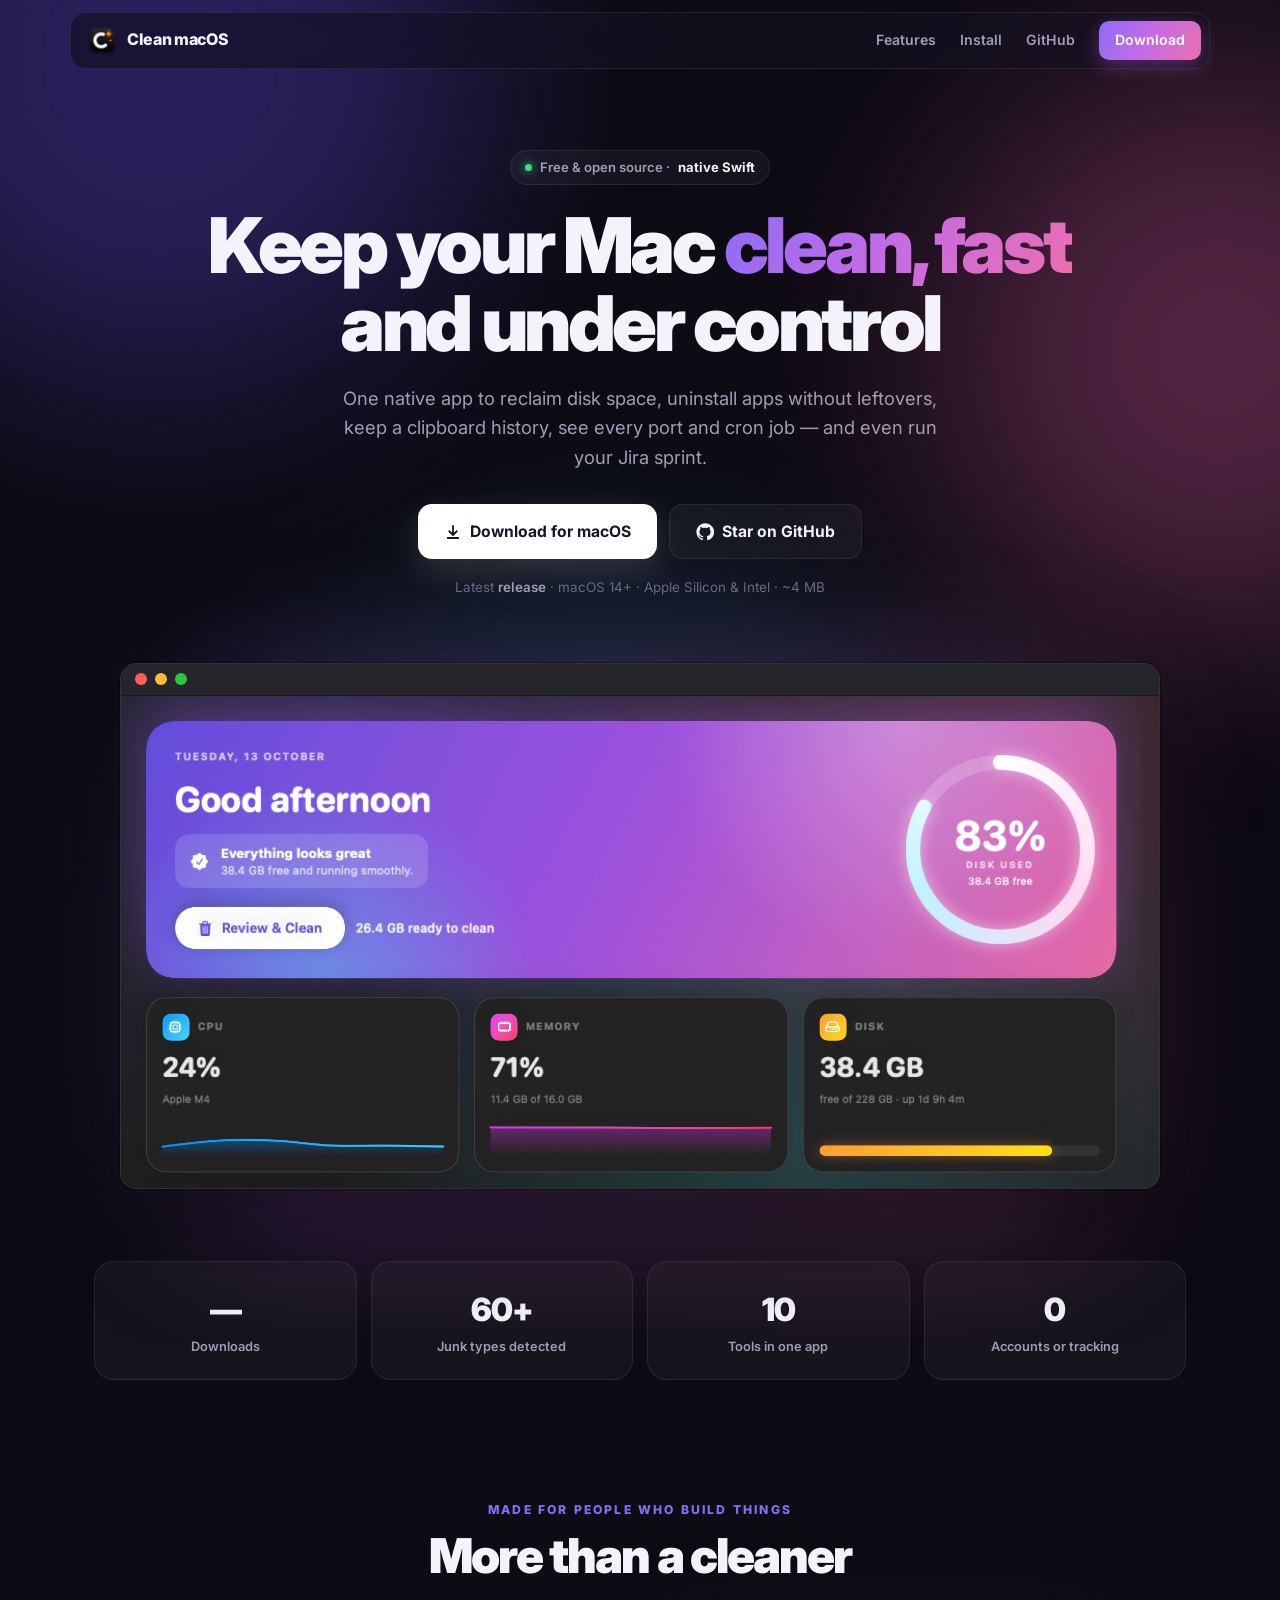
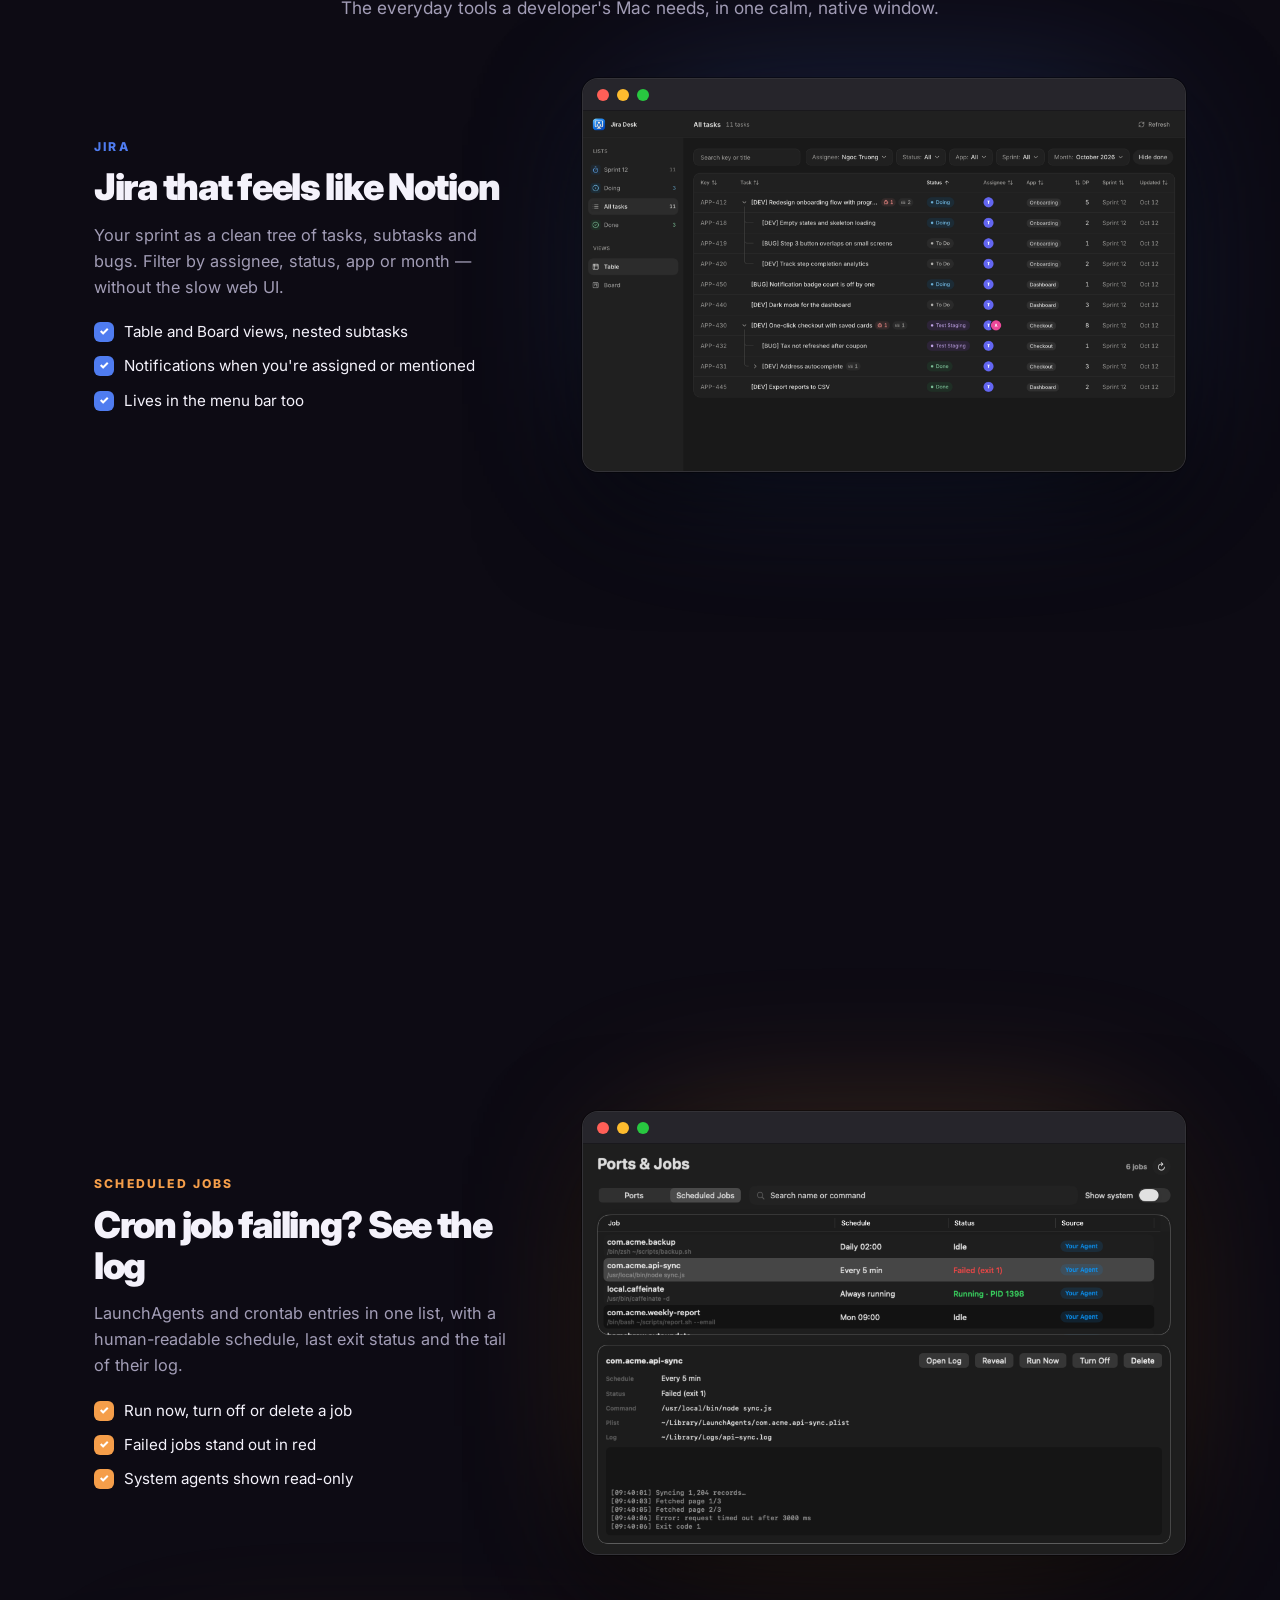
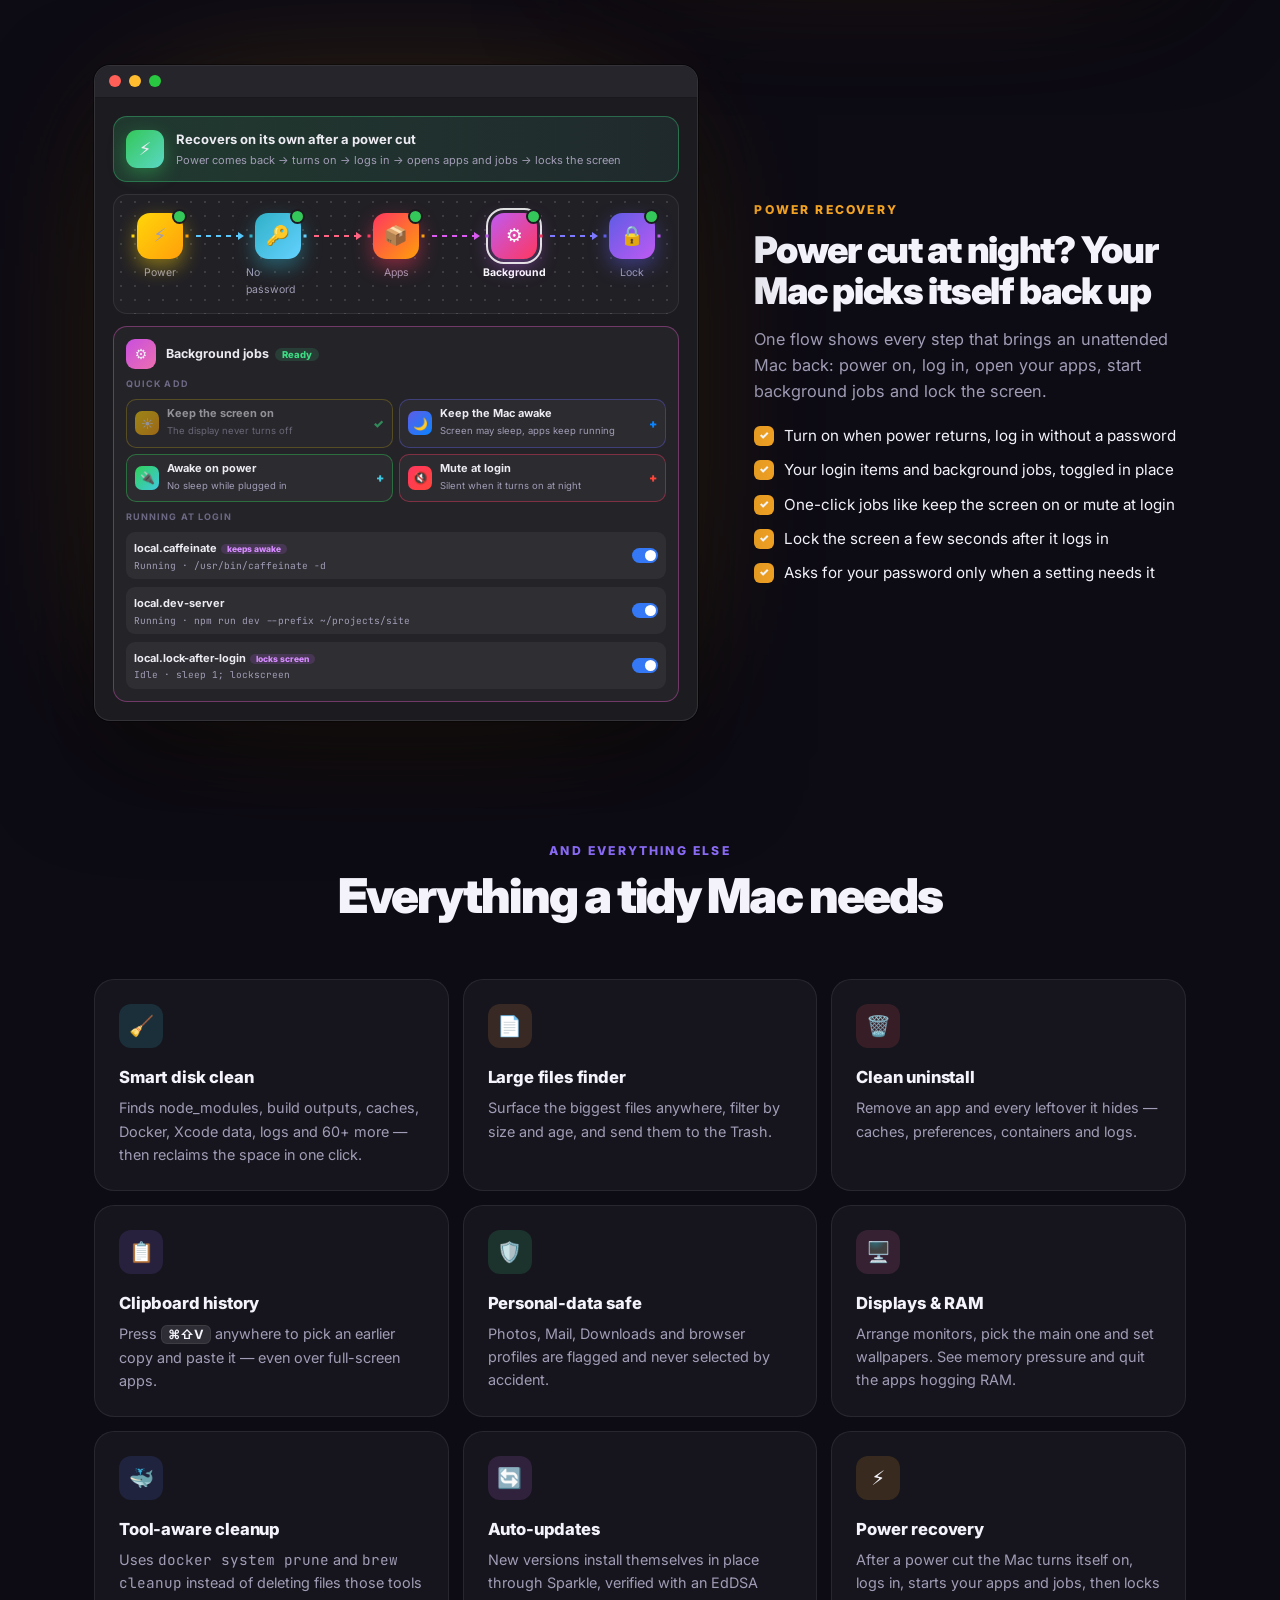
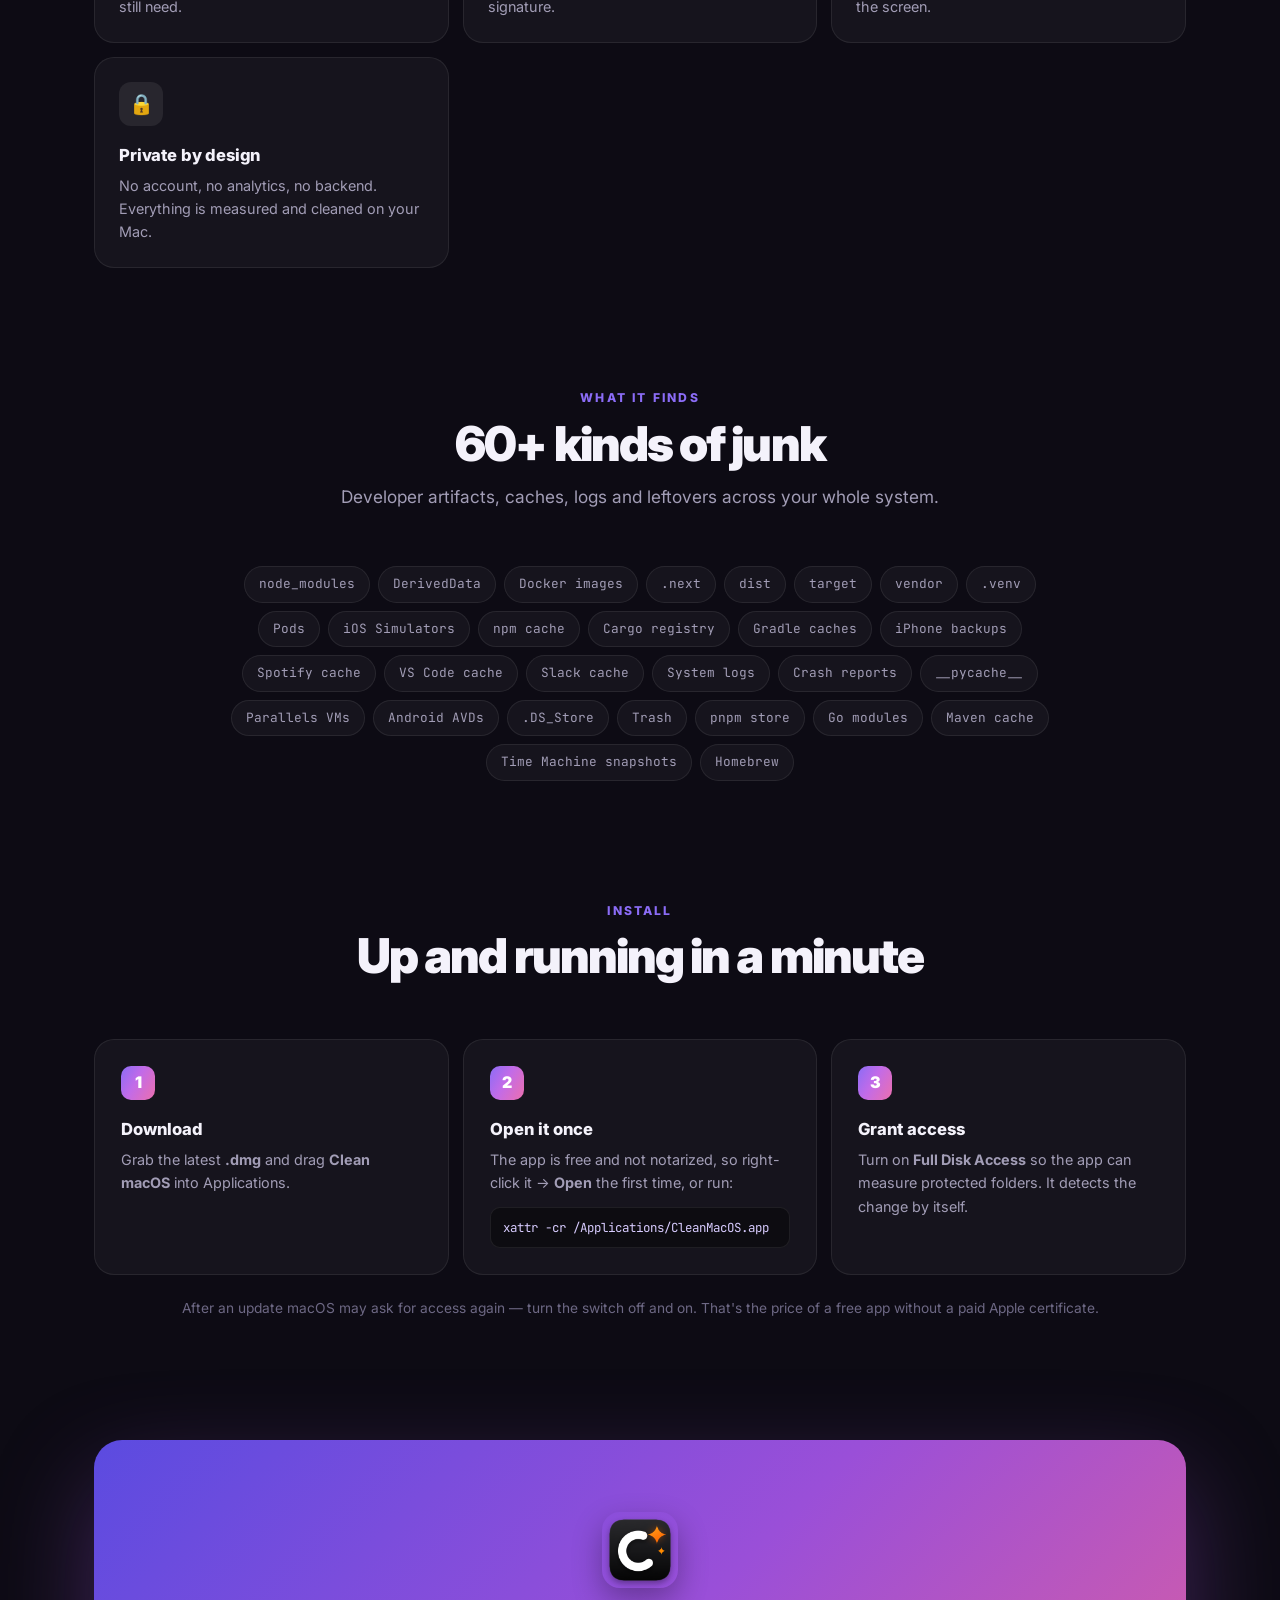
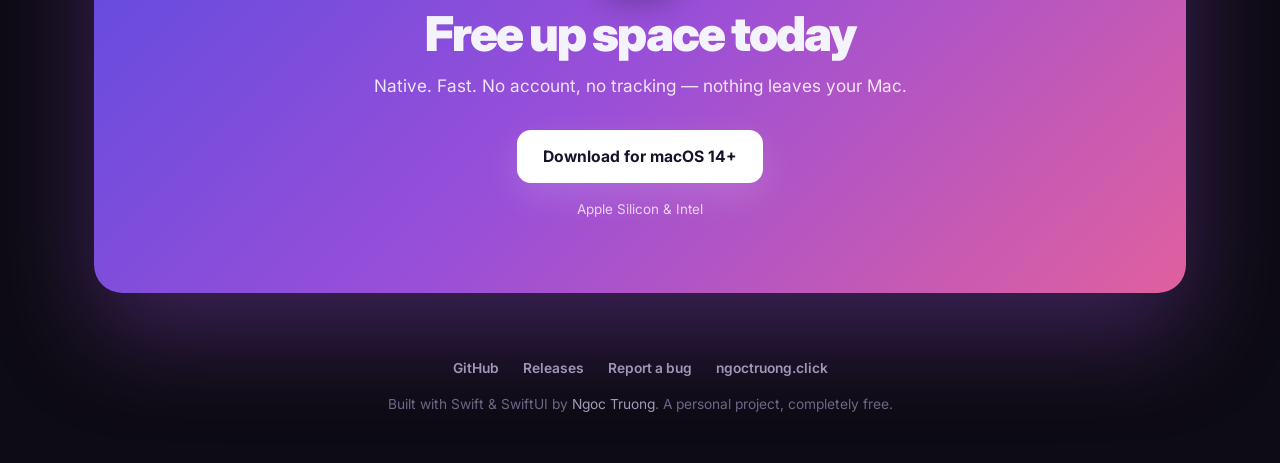
==== commit 4651d3d7: "release v1.0.38" ====
--- a/docs/index.html
+++ b/docs/index.html
@@ -9,12 +9,14 @@
     <meta property="og:description" content="Free, native macOS toolkit — disk cleaner, large files, clean uninstall, clipboard history, ports &amp; jobs, Jira. 100% Swift, nothing leaves your Mac.">
     <meta property="og:url" content="https://truong62.github.io/clean-macos/">
     <meta property="og:type" content="website">
-    <meta property="og:image" content="https://truong62.github.io/clean-macos/images/card-home.jpg">
+    <meta property="og:image" content="https://truong62.github.io/clean-macos/images/og.jpg">
+    <meta property="og:image:width" content="1200">
+    <meta property="og:image:height" content="630">
     <meta property="og:image:alt" content="Clean macOS home screen">
     <meta name="twitter:card" content="summary_large_image">
     <meta name="twitter:title" content="Clean macOS — Keep your Mac clean, fast and under control">
     <meta name="twitter:description" content="Free, native macOS toolkit — disk cleaner, large files, clean uninstall, clipboard history, ports &amp; jobs, Jira.">
-    <meta name="twitter:image" content="https://truong62.github.io/clean-macos/images/card-home.jpg">
+    <meta name="twitter:image" content="https://truong62.github.io/clean-macos/images/og.jpg">
     <meta name="theme-color" content="#0d0b14">
     <link rel="icon" type="image/png" href="images/icon.png">
     <link rel="preconnect" href="https://fonts.googleapis.com">
@@ -206,6 +208,61 @@
             .window .bar { height: 24px; }
             .window .bar i { width: 9px; height: 9px; }
         }
+
+        .mock { padding: 18px; display: grid; gap: 12px; font-size: 12px; color: #ecebf2; text-align: left; }
+        .mock-sum { display: flex; gap: 12px; align-items: center; padding: 12px; border-radius: 14px;
+            background: linear-gradient(90deg, rgba(61,220,132,.16), rgba(80,220,200,.08)); border: 1px solid rgba(61,220,132,.35); }
+        .mock-sum .ic { width: 38px; height: 38px; border-radius: 11px; display: grid; place-items: center; font-size: 18px;
+            background: linear-gradient(135deg, #34c759, #5ad8c4); box-shadow: 0 6px 18px rgba(52,199,89,.4); }
+        .mock-sum b { display: block; font-size: 13px; }
+        .mock-sum span { color: #a29db6; font-size: 11px; }
+        .mock-canvas { position: relative; display: flex; align-items: flex-start; justify-content: space-between; gap: 4px;
+            padding: 18px 14px 14px; border-radius: 14px; border: 1px solid rgba(255,255,255,.08);
+            background: radial-gradient(rgba(255,255,255,.13) 1px, transparent 1.2px) 0 0 / 14px 14px, rgba(255,255,255,.025); }
+        .node { flex: none; width: 64px; display: grid; justify-items: center; gap: 6px; font-size: 10.5px; color: #a29db6; }
+        .node .t { position: relative; width: 46px; height: 46px; border-radius: 13px; display: grid; place-items: center; font-size: 19px;
+            background: linear-gradient(135deg, var(--a), var(--b)); box-shadow: 0 8px 20px color-mix(in srgb, var(--a) 45%, transparent); }
+        .node .t::after { content: ""; position: absolute; top: -4px; right: -4px; width: 11px; height: 11px; border-radius: 50%;
+            background: #34c759; border: 2px solid #1c1b20; }
+        .node .t::before { content: ""; position: absolute; inset: 0; border-radius: inherit;
+            box-shadow: -27px 0 0 -23px #1c1b20, -27px 0 0 -21.5px var(--a), 27px 0 0 -23px #1c1b20, 27px 0 0 -21.5px var(--b); }
+        .node.sel .t { outline: 2px solid rgba(255,255,255,.85); outline-offset: 3px; }
+        .node.sel { color: #fff; font-weight: 700; }
+        .wire { flex: 1; height: 2px; margin-top: 22px; position: relative;
+            background: repeating-linear-gradient(90deg, var(--a) 0 5px, transparent 5px 10px); background-size: 10px 2px;
+            animation: flow .8s linear infinite; }
+        .wire::after { content: ""; position: absolute; right: -2px; top: -3px; border: 4px solid transparent; border-left: 6px solid var(--a); border-right: 0; }
+        @keyframes flow { to { background-position: 10px 0; } }
+        .mock-card { padding: 12px; border-radius: 14px; background: rgba(255,255,255,.04); border: 1px solid rgba(224,90,200,.4); display: grid; gap: 8px; }
+        .mock-card .hd { display: flex; align-items: center; gap: 10px; }
+        .mock-card .hd .ic { width: 30px; height: 30px; border-radius: 9px; display: grid; place-items: center; font-size: 14px; background: linear-gradient(135deg, #c84fe0, #ec6fae); }
+        .mock-card .hd b { font-size: 12.5px; }
+        .pill { font-size: 9.5px; font-weight: 800; padding: 1px 7px; border-radius: 100px; color: #3ddc84; background: rgba(61,220,132,.14); margin-left: 6px; }
+        .mock-card .lbl { font-size: 9px; font-weight: 700; letter-spacing: .12em; color: #6d6884; }
+        .presets { display: grid; grid-template-columns: 1fr 1fr; gap: 6px; }
+        .preset { display: flex; align-items: center; gap: 8px; padding: 7px 8px; border-radius: 10px; background: rgba(255,255,255,.04);
+            border: 1px solid color-mix(in srgb, var(--a) 40%, transparent); }
+        .preset i { flex: none; width: 24px; height: 24px; border-radius: 7px; display: grid; place-items: center; font-style: normal; font-size: 12px;
+            background: linear-gradient(135deg, var(--a), var(--b)); }
+        .preset b { font-size: 11px; display: block; line-height: 1.2; }
+        .preset span { font-size: 9.5px; color: #a29db6; }
+        .preset em { margin-left: auto; font-style: normal; font-weight: 900; color: var(--b); }
+        .preset.on { opacity: .55; } .preset.on em { color: #3ddc84; }
+        .job { display: flex; align-items: center; gap: 8px; padding: 6px 8px; border-radius: 9px; background: rgba(255,255,255,.05); }
+        .job b { font-size: 11px; }
+        .job code { font-size: 9.5px; color: #a29db6; display: block; }
+        .job .sw { margin-left: auto; flex: none; width: 26px; height: 15px; border-radius: 10px; background: #3478f6; position: relative; }
+        .job .sw::after { content: ""; position: absolute; right: 2px; top: 2px; width: 11px; height: 11px; border-radius: 50%; background: #fff; }
+        .chip { font-size: 8.5px; font-weight: 800; padding: 0 6px; border-radius: 100px; color: #d78cff; background: rgba(200,100,255,.16); margin-left: 4px; }
+        @media (max-width: 620px) {
+            .mock { padding: 12px; }
+            .node { width: 48px; font-size: 9px; }
+            .node .t { width: 36px; height: 36px; font-size: 15px; border-radius: 10px; }
+            .node .t::before { display: none; }
+            .wire { margin-top: 17px; }
+            .presets { grid-template-columns: 1fr; }
+        }
+        @media (prefers-reduced-motion: reduce) { .wire { animation: none; } }
     </style>
 </head>
 <body>
@@ -303,6 +360,53 @@
             </div>
             <div class="shot"><div class="window"><div class="bar"><i></i><i></i><i></i></div><img src="images/jobs.png" width="2000" height="1360" alt="Scheduled jobs with log output" loading="lazy"></div></div>
         </div>
+        <div class="showcase flip reveal" style="--accent: #f5a524">
+            <div class="copy">
+                <div class="eyebrow">Power recovery</div>
+                <h3>Power cut at night? Your Mac picks itself back up</h3>
+                <p>One flow shows every step that brings an unattended Mac back: power on, log in, open your apps, start background jobs and lock the screen.</p>
+                <ul>
+                    <li>Turn on when power returns, log in without a password</li>
+                    <li>Your login items and background jobs, toggled in place</li>
+                    <li>One-click jobs like keep the screen on or mute at login</li>
+                    <li>Lock the screen a few seconds after it logs in</li>
+                    <li>Asks for your password only when a setting needs it</li>
+                </ul>
+            </div>
+            <div class="shot">
+                <div class="window" role="img" aria-label="Illustration of the Power recovery flow: power, no password, apps, background and lock steps, all ready">
+                    <div class="bar"><i></i><i></i><i></i></div>
+                    <div class="mock" aria-hidden="true">
+                        <div class="mock-sum"><div class="ic">⚡</div><div><b>Recovers on its own after a power cut</b><span>Power comes back → turns on → logs in → opens apps and jobs → locks the screen</span></div></div>
+                        <div class="mock-canvas">
+                            <div class="node" style="--a:#ffd60a;--b:#ff9f0a"><div class="t">⚡</div>Power</div>
+                            <div class="wire" style="--a:#5ac8fa"></div>
+                            <div class="node" style="--a:#30b0c7;--b:#64d2ff"><div class="t">🔑</div>No password</div>
+                            <div class="wire" style="--a:#ff6482"></div>
+                            <div class="node" style="--a:#ff375f;--b:#ff9f0a"><div class="t">📦</div>Apps</div>
+                            <div class="wire" style="--a:#da5bf0"></div>
+                            <div class="node sel" style="--a:#bf5af2;--b:#ff375f"><div class="t">⚙️</div>Background</div>
+                            <div class="wire" style="--a:#7d7aff"></div>
+                            <div class="node" style="--a:#5e5ce6;--b:#bf5af2"><div class="t">🔒</div>Lock</div>
+                        </div>
+                        <div class="mock-card">
+                            <div class="hd"><div class="ic">⚙️</div><div><b>Background jobs</b><span class="pill">Ready</span></div></div>
+                            <div class="lbl">QUICK ADD</div>
+                            <div class="presets">
+                                <div class="preset on" style="--a:#ffd60a;--b:#ff9f0a"><i>☀️</i><div><b>Keep the screen on</b><span>The display never turns off</span></div><em>✓</em></div>
+                                <div class="preset" style="--a:#5e5ce6;--b:#0a84ff"><i>🌙</i><div><b>Keep the Mac awake</b><span>Screen may sleep, apps keep running</span></div><em>+</em></div>
+                                <div class="preset" style="--a:#30d158;--b:#40c8e0"><i>🔌</i><div><b>Awake on power</b><span>No sleep while plugged in</span></div><em>+</em></div>
+                                <div class="preset" style="--a:#ff375f;--b:#ff453a"><i>🔇</i><div><b>Mute at login</b><span>Silent when it turns on at night</span></div><em>+</em></div>
+                            </div>
+                            <div class="lbl">RUNNING AT LOGIN</div>
+                            <div class="job"><div><b>local.caffeinate</b><span class="chip">keeps awake</span><code>Running · /usr/bin/caffeinate -d</code></div><div class="sw"></div></div>
+                            <div class="job"><div><b>local.dev-server</b><code>Running · npm run dev --prefix ~/projects/site</code></div><div class="sw"></div></div>
+                            <div class="job"><div><b>local.lock-after-login</b><span class="chip">locks screen</span><code>Idle · sleep 1; lockscreen</code></div><div class="sw"></div></div>
+                        </div>
+                    </div>
+                </div>
+            </div>
+        </div>
     </section>
 
     <section>
@@ -319,6 +423,7 @@
             <div class="feature"><div class="tile" style="background:rgba(236,111,174,.15)">🖥️</div><h4>Displays &amp; RAM</h4><p>Arrange monitors, pick the main one and set wallpapers. See memory pressure and quit the apps hogging RAM.</p></div>
             <div class="feature"><div class="tile" style="background:rgba(79,124,240,.15)">🐳</div><h4>Tool-aware cleanup</h4><p>Uses <code>docker system prune</code> and <code>brew cleanup</code> instead of deleting files those tools still need.</p></div>
             <div class="feature"><div class="tile" style="background:rgba(194,107,232,.15)">🔄</div><h4>Auto-updates</h4><p>New versions install themselves in place through Sparkle, verified with an EdDSA signature.</p></div>
+            <div class="feature"><div class="tile" style="background:rgba(245,165,36,.15)">⚡</div><h4>Power recovery</h4><p>After a power cut the Mac turns itself on, logs in, starts your apps and jobs, then locks the screen.</p></div>
             <div class="feature"><div class="tile" style="background:rgba(255,255,255,.08)">🔒</div><h4>Private by design</h4><p>No account, no analytics, no backend. Everything is measured and cleaned on your Mac.</p></div>
         </div>
     </section>
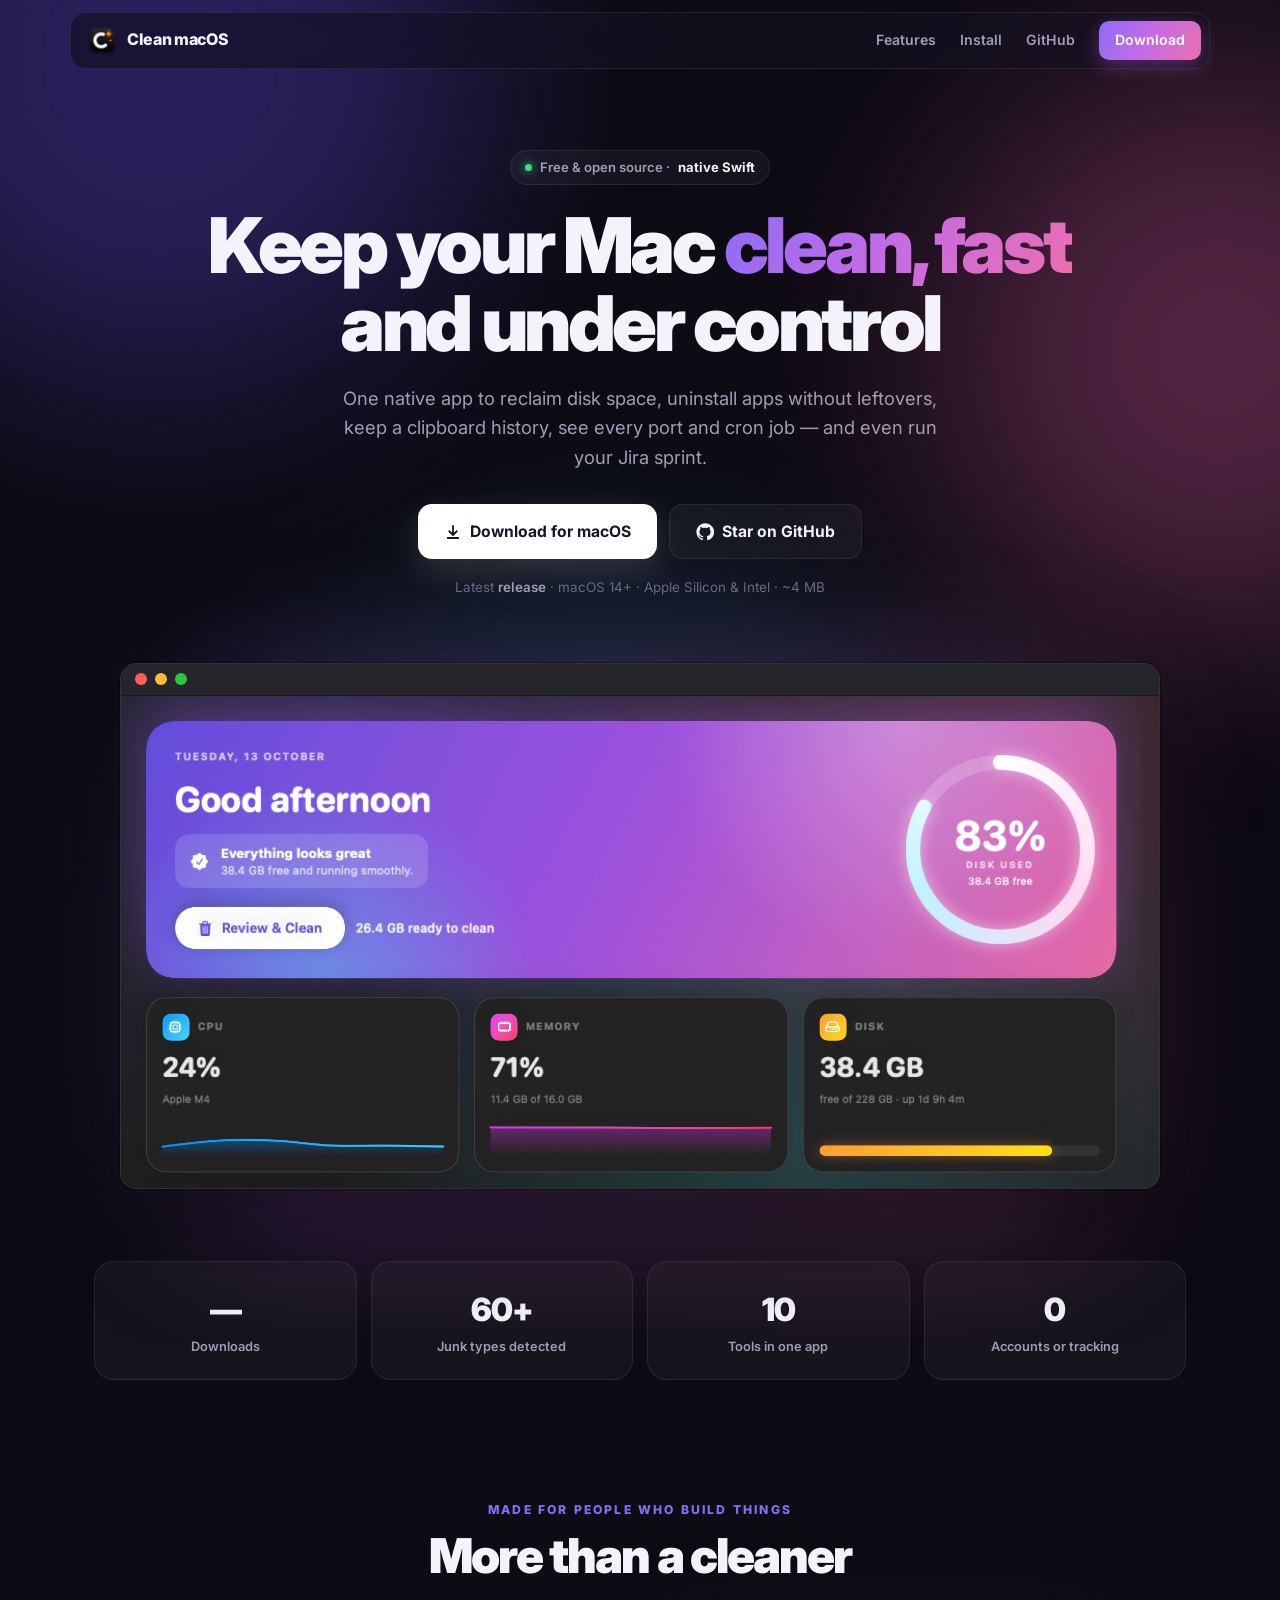
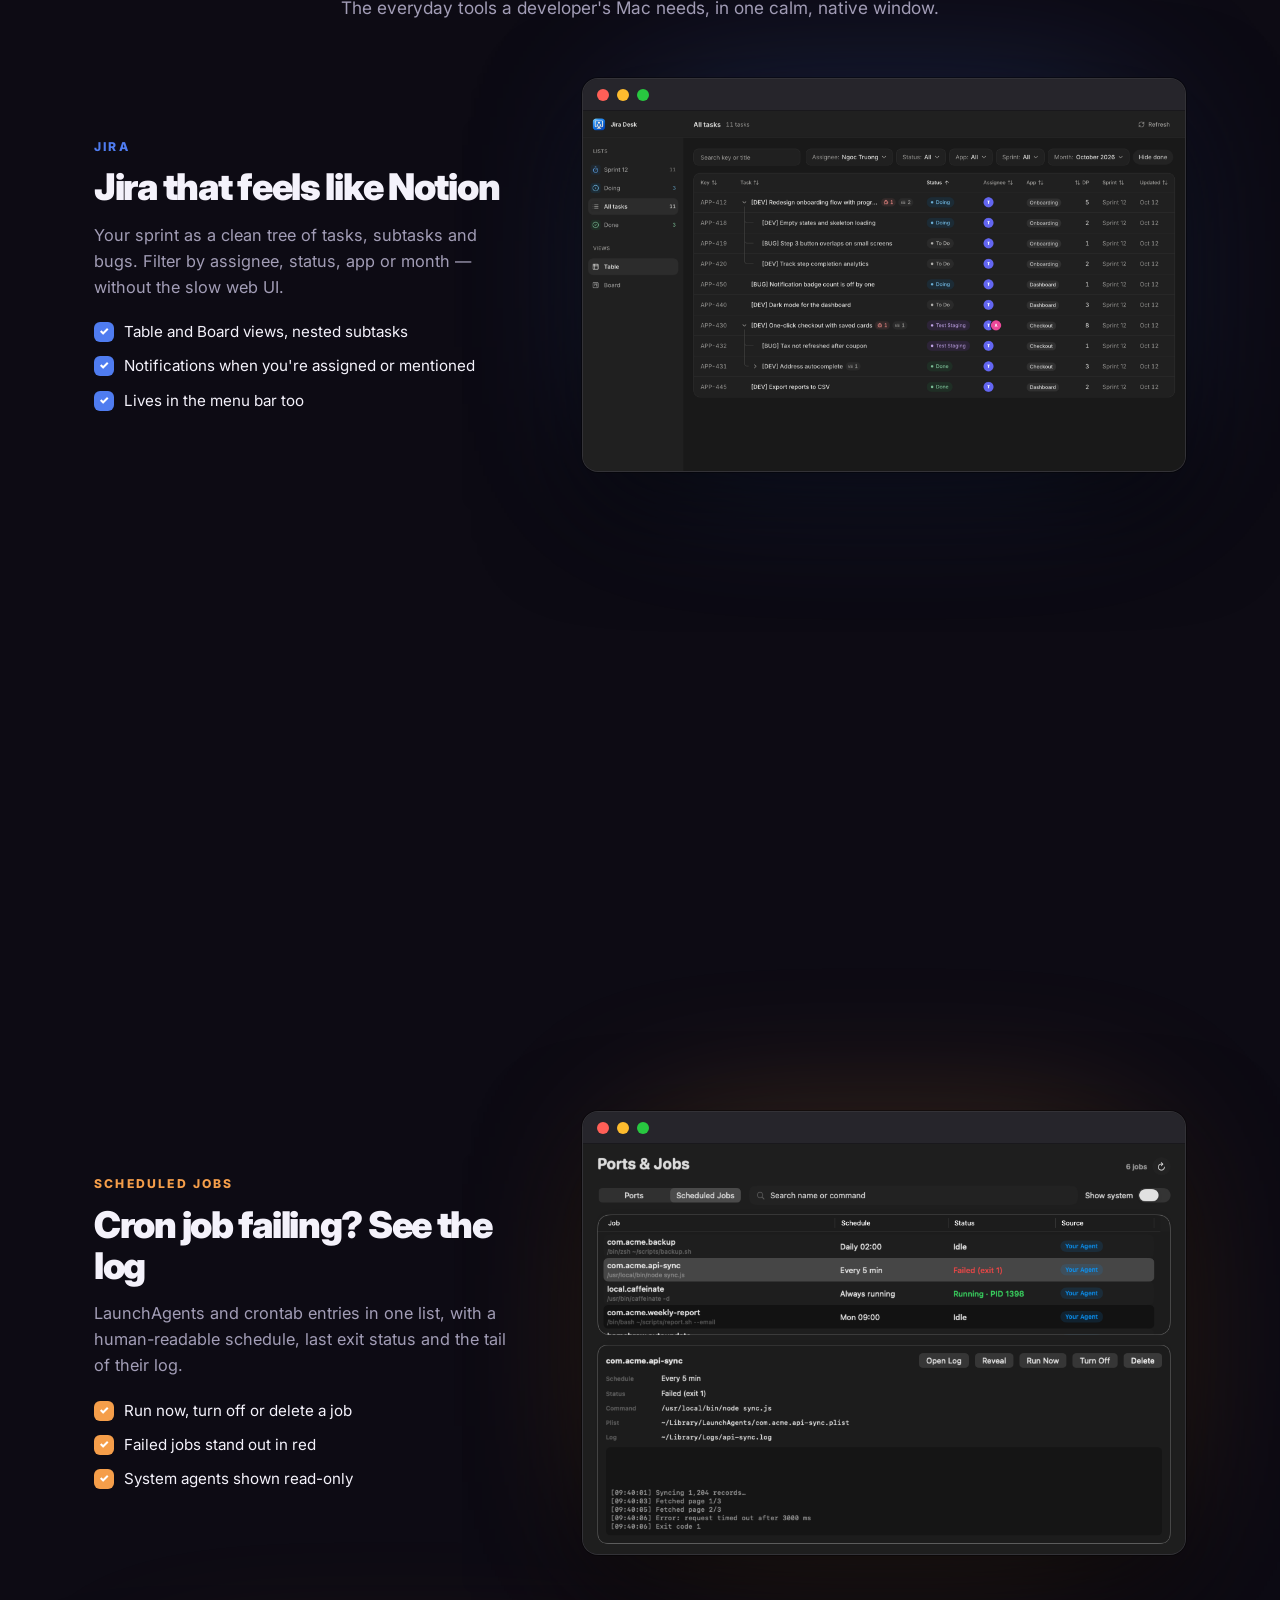
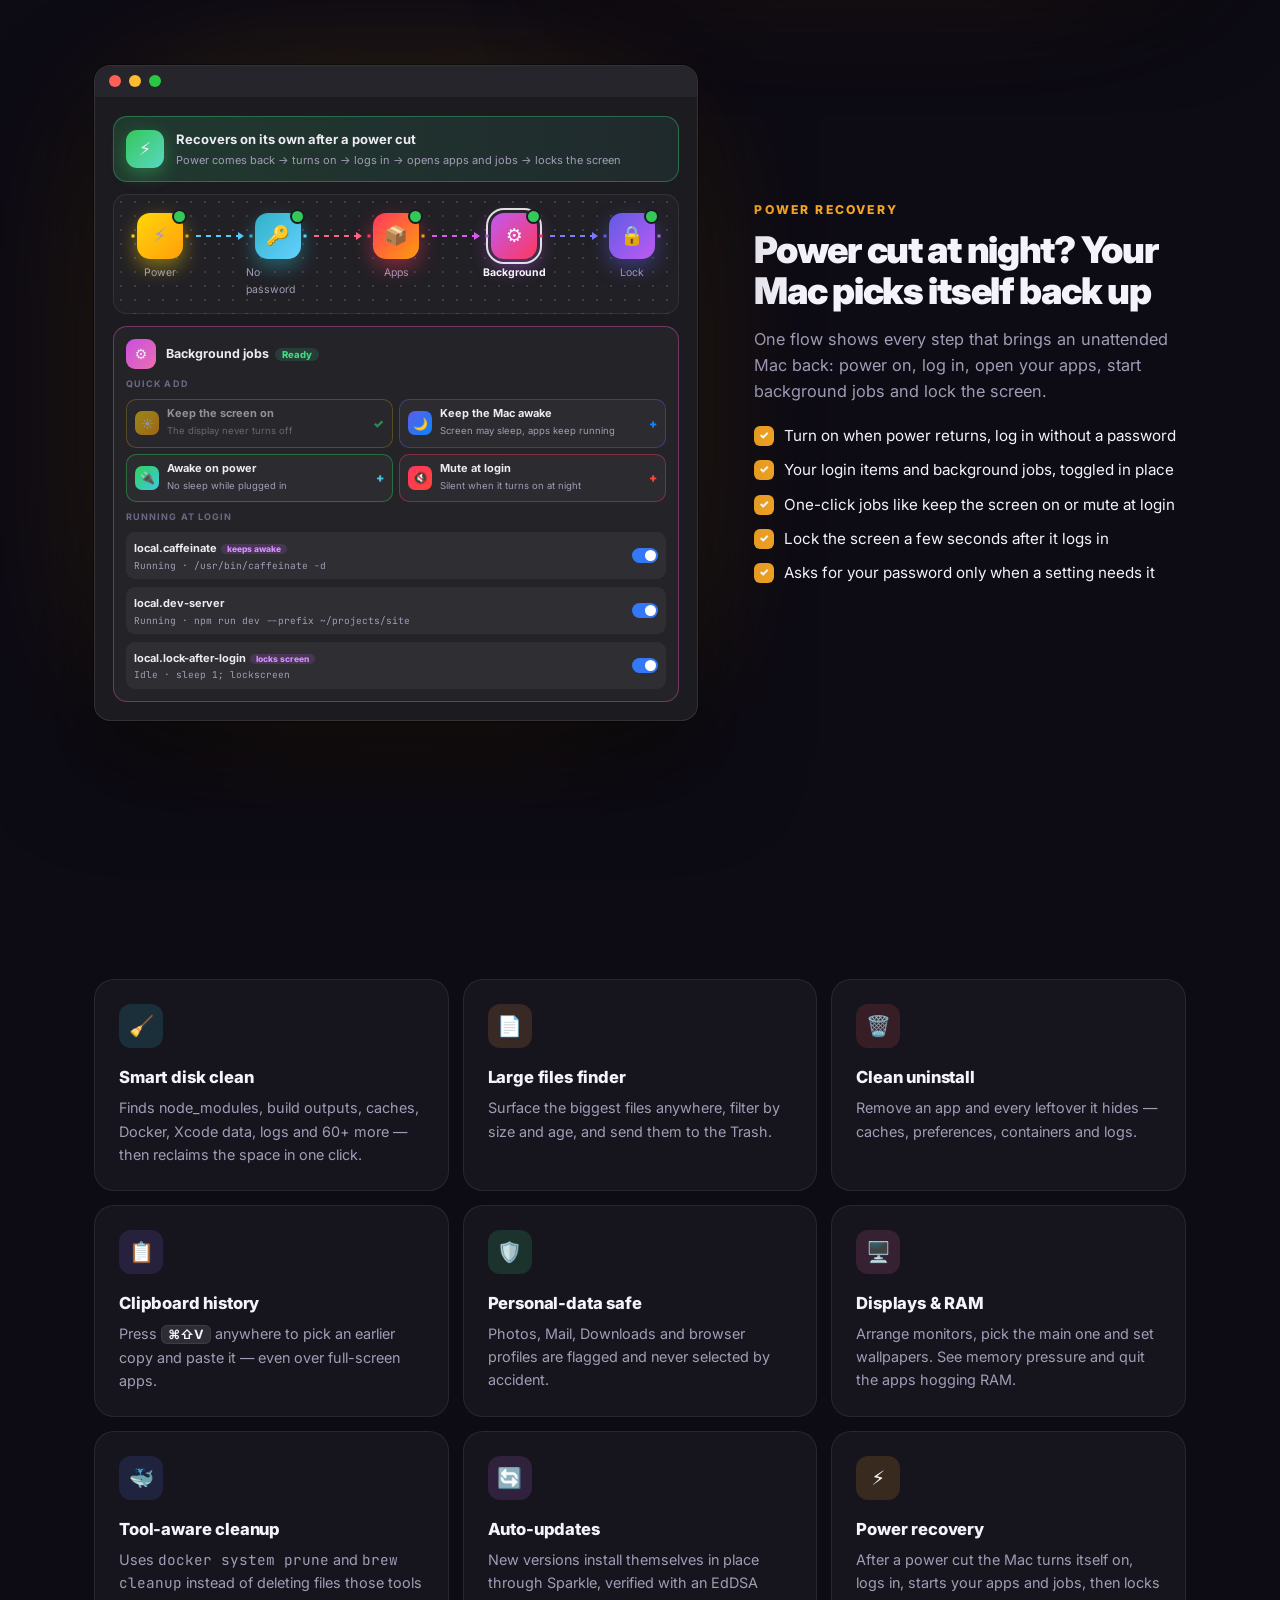
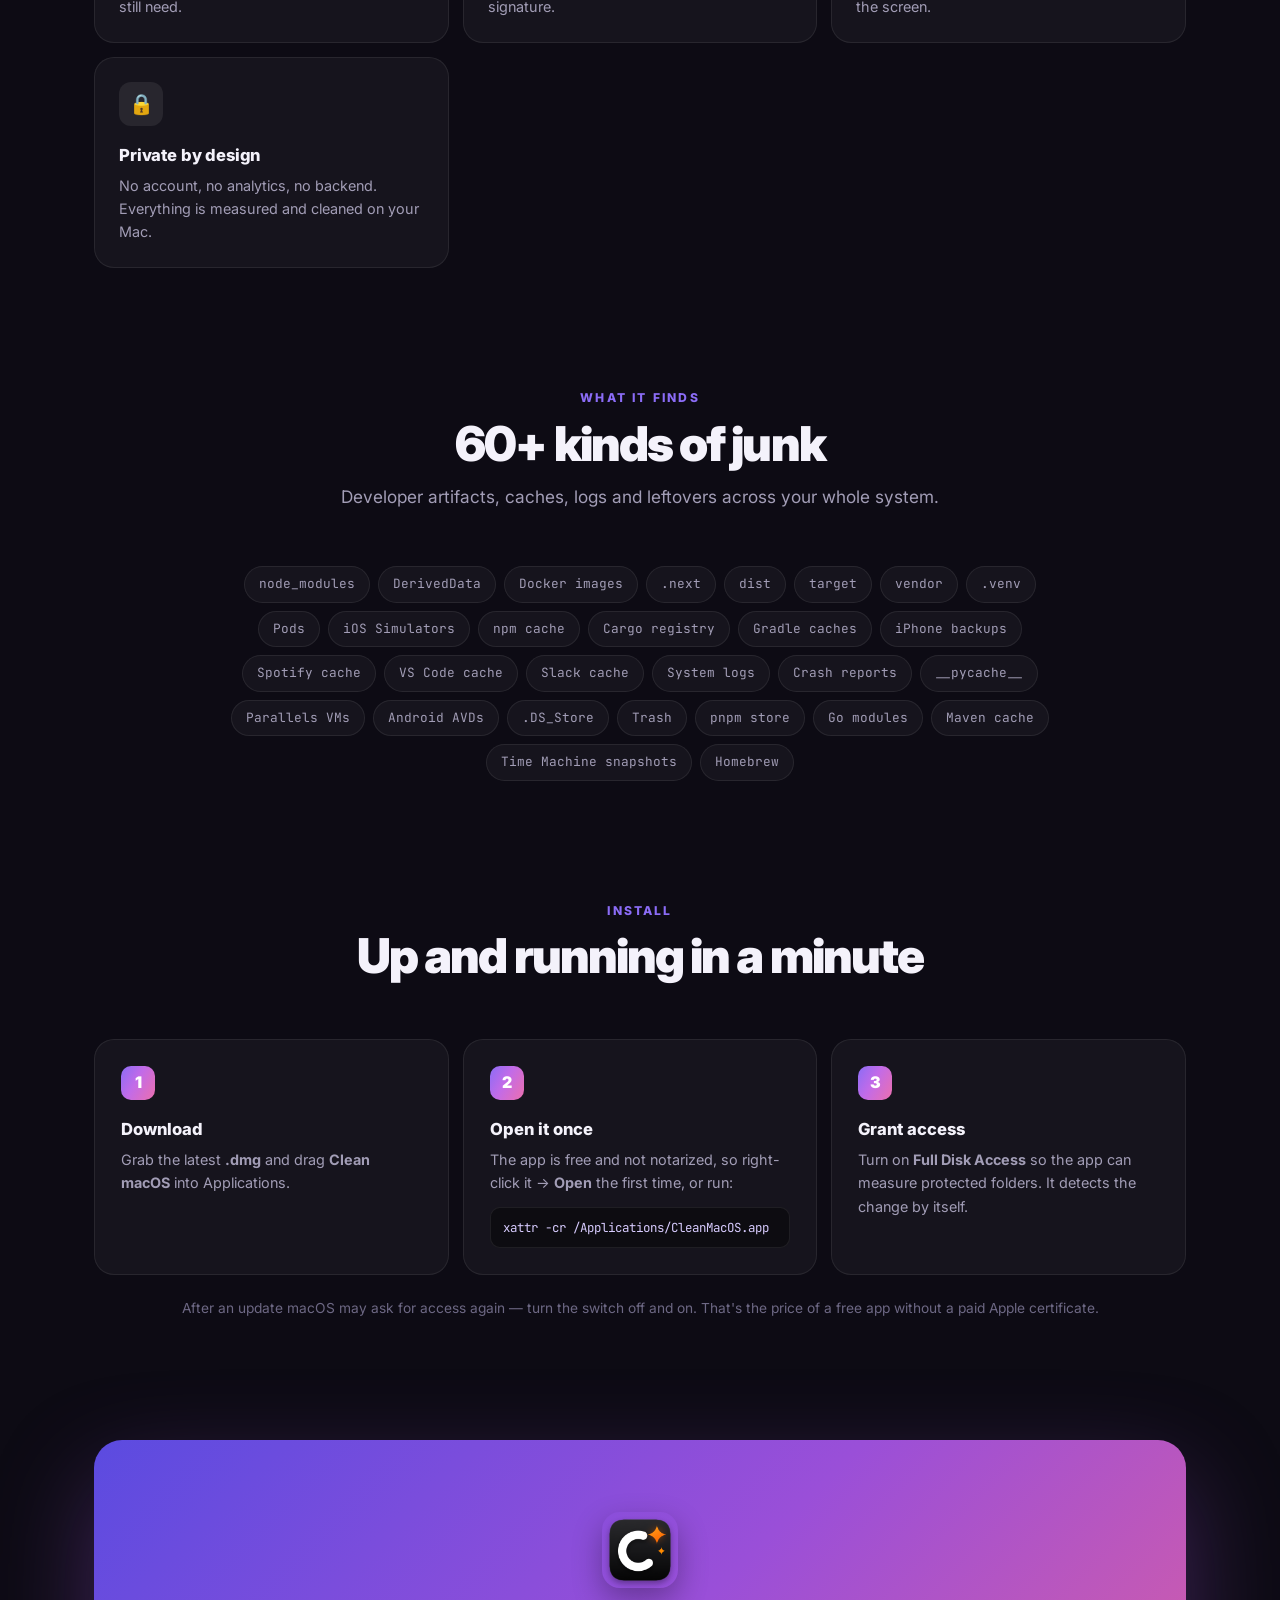
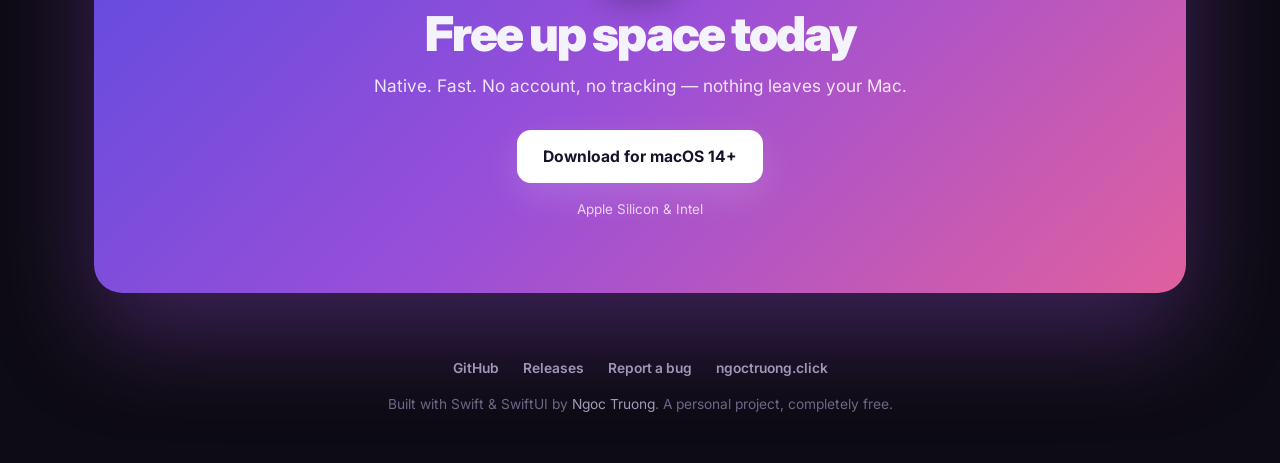
==== commit 215ea90b: "Add a power-recovery anchor to the landing page" ====
--- a/docs/index.html
+++ b/docs/index.html
@@ -136,6 +136,7 @@
 
         .showcase { display: grid; grid-template-columns: 5fr 7fr; gap: 56px; align-items: center; }
         .showcase + .showcase { margin-top: 110px; }
+        .showcase[id] { scroll-margin-top: 96px; }
         .showcase.flip { grid-template-columns: 7fr 5fr; }
         .showcase.flip .copy { order: 2; }
         .copy .eyebrow { color: var(--accent); }
@@ -360,7 +361,7 @@
             </div>
             <div class="shot"><div class="window"><div class="bar"><i></i><i></i><i></i></div><img src="images/jobs.png" width="2000" height="1360" alt="Scheduled jobs with log output" loading="lazy"></div></div>
         </div>
-        <div class="showcase flip reveal" style="--accent: #f5a524">
+        <div class="showcase flip reveal" id="power-recovery" style="--accent: #f5a524">
             <div class="copy">
                 <div class="eyebrow">Power recovery</div>
                 <h3>Power cut at night? Your Mac picks itself back up</h3>
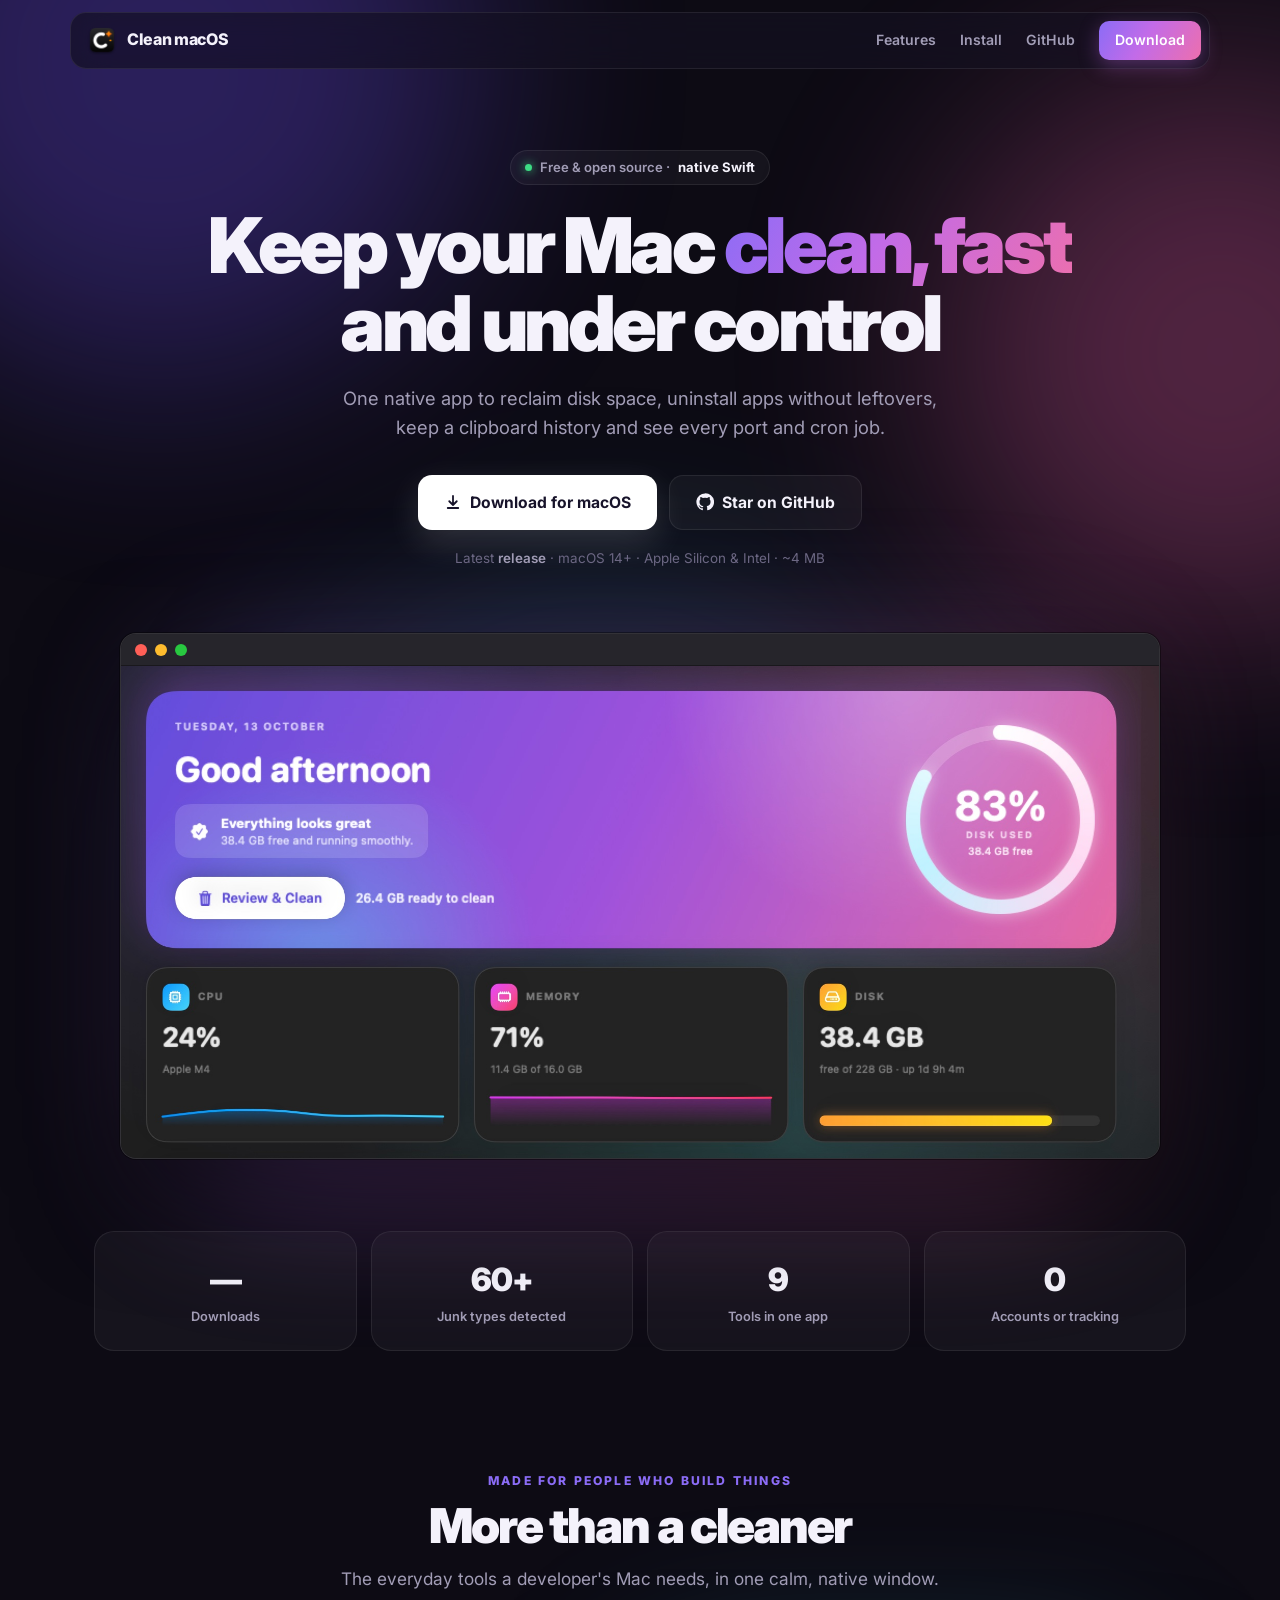
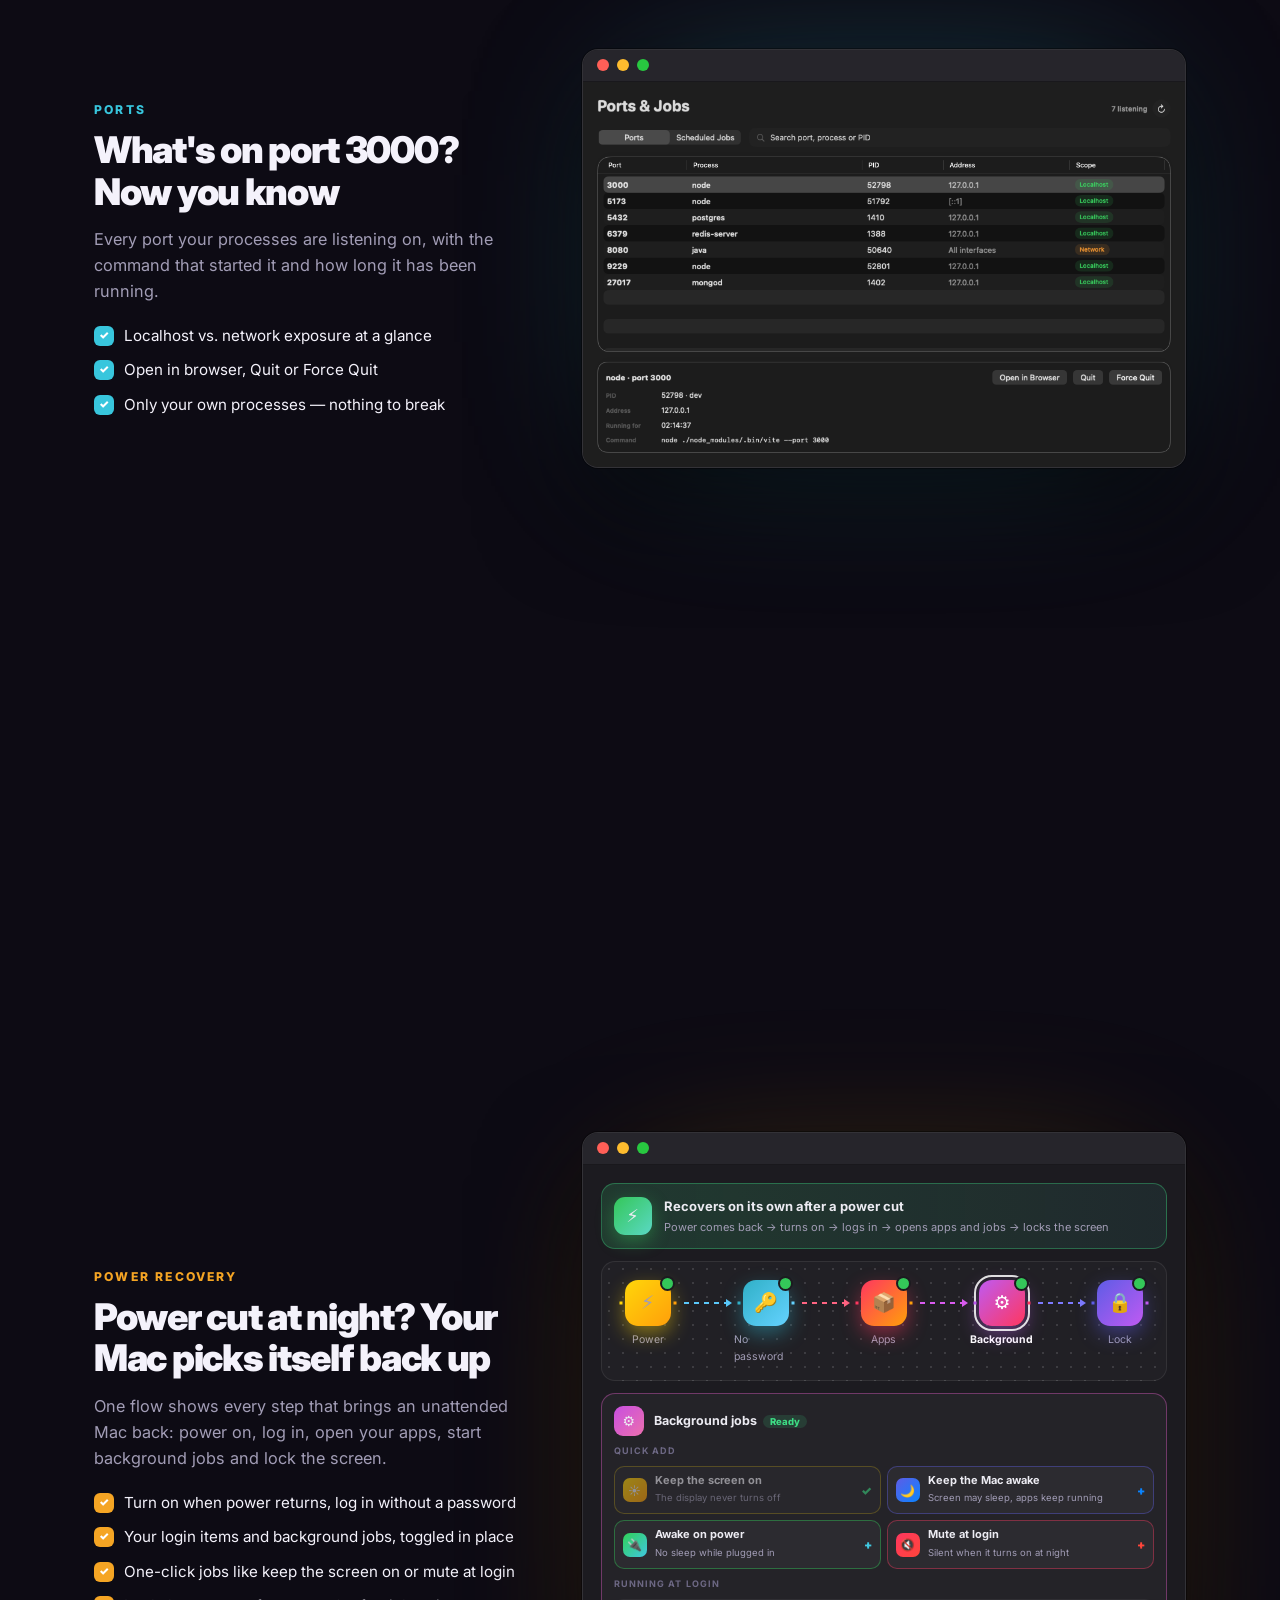
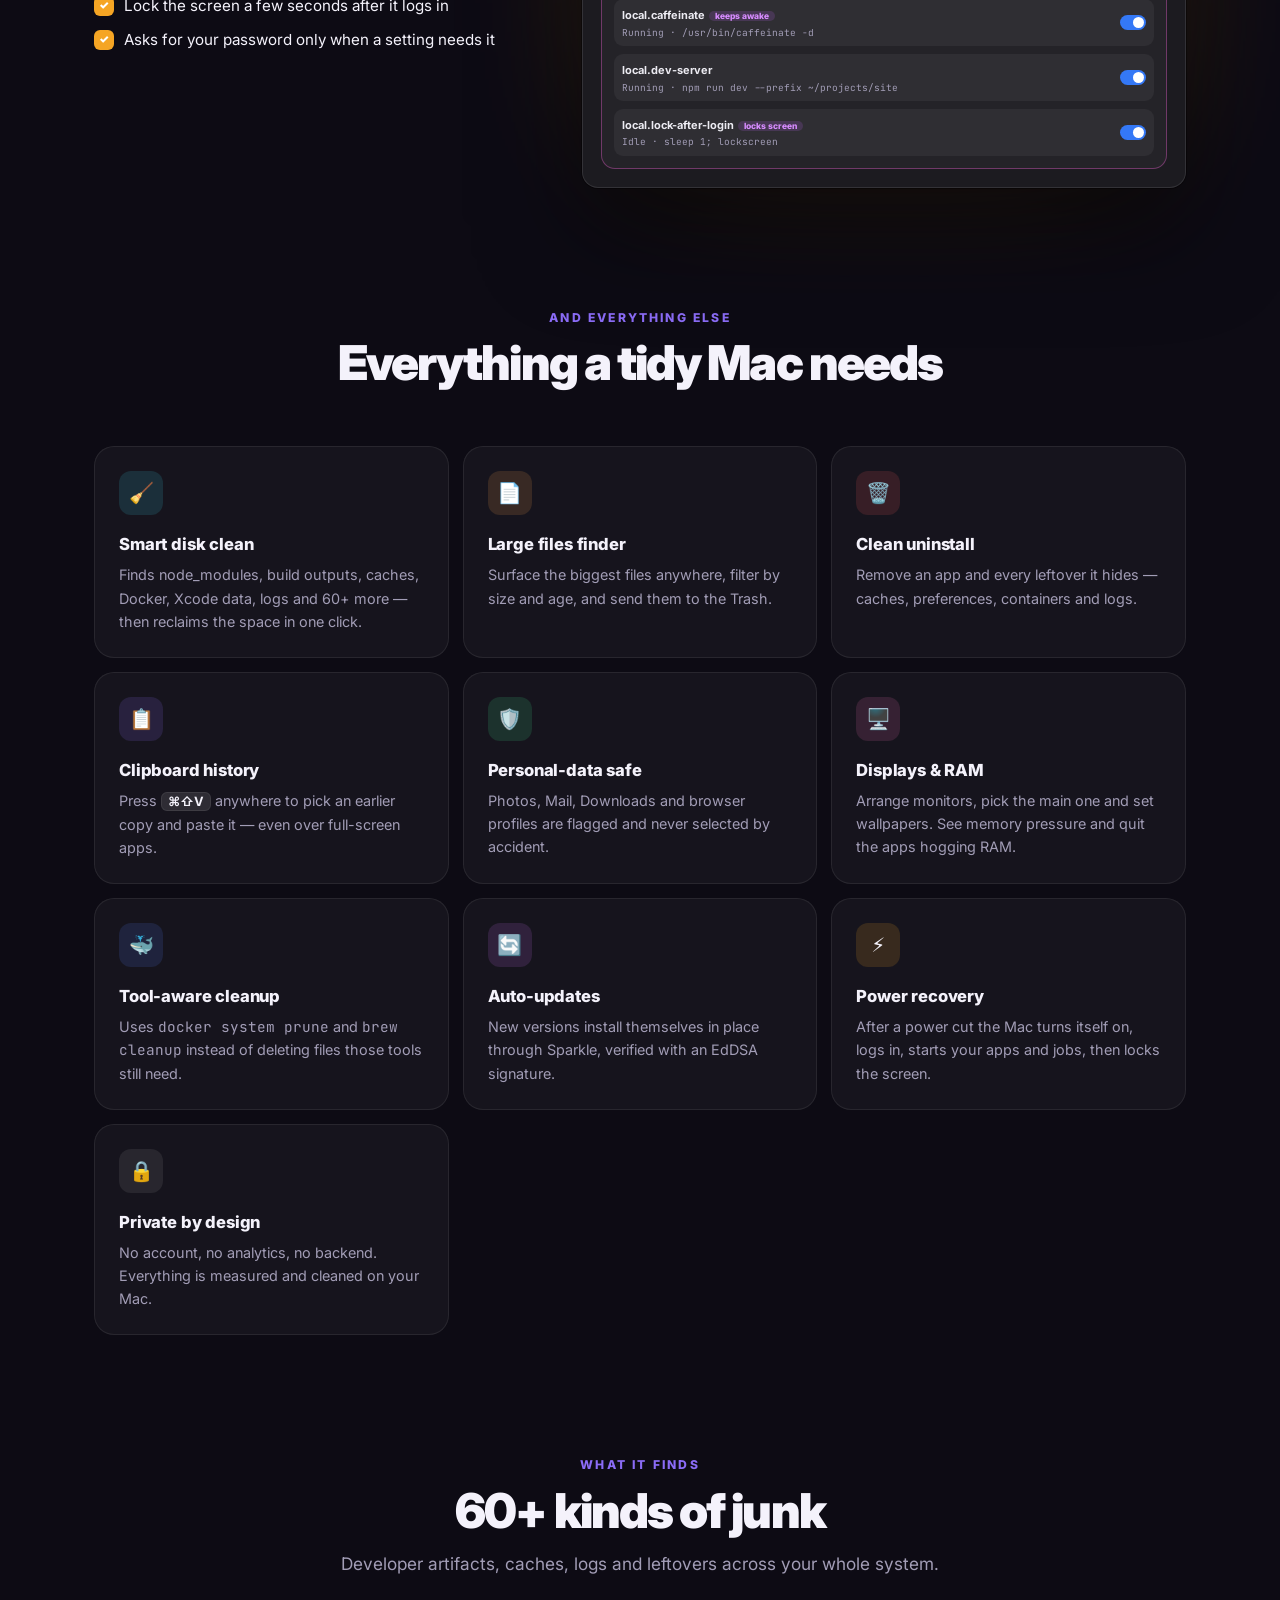
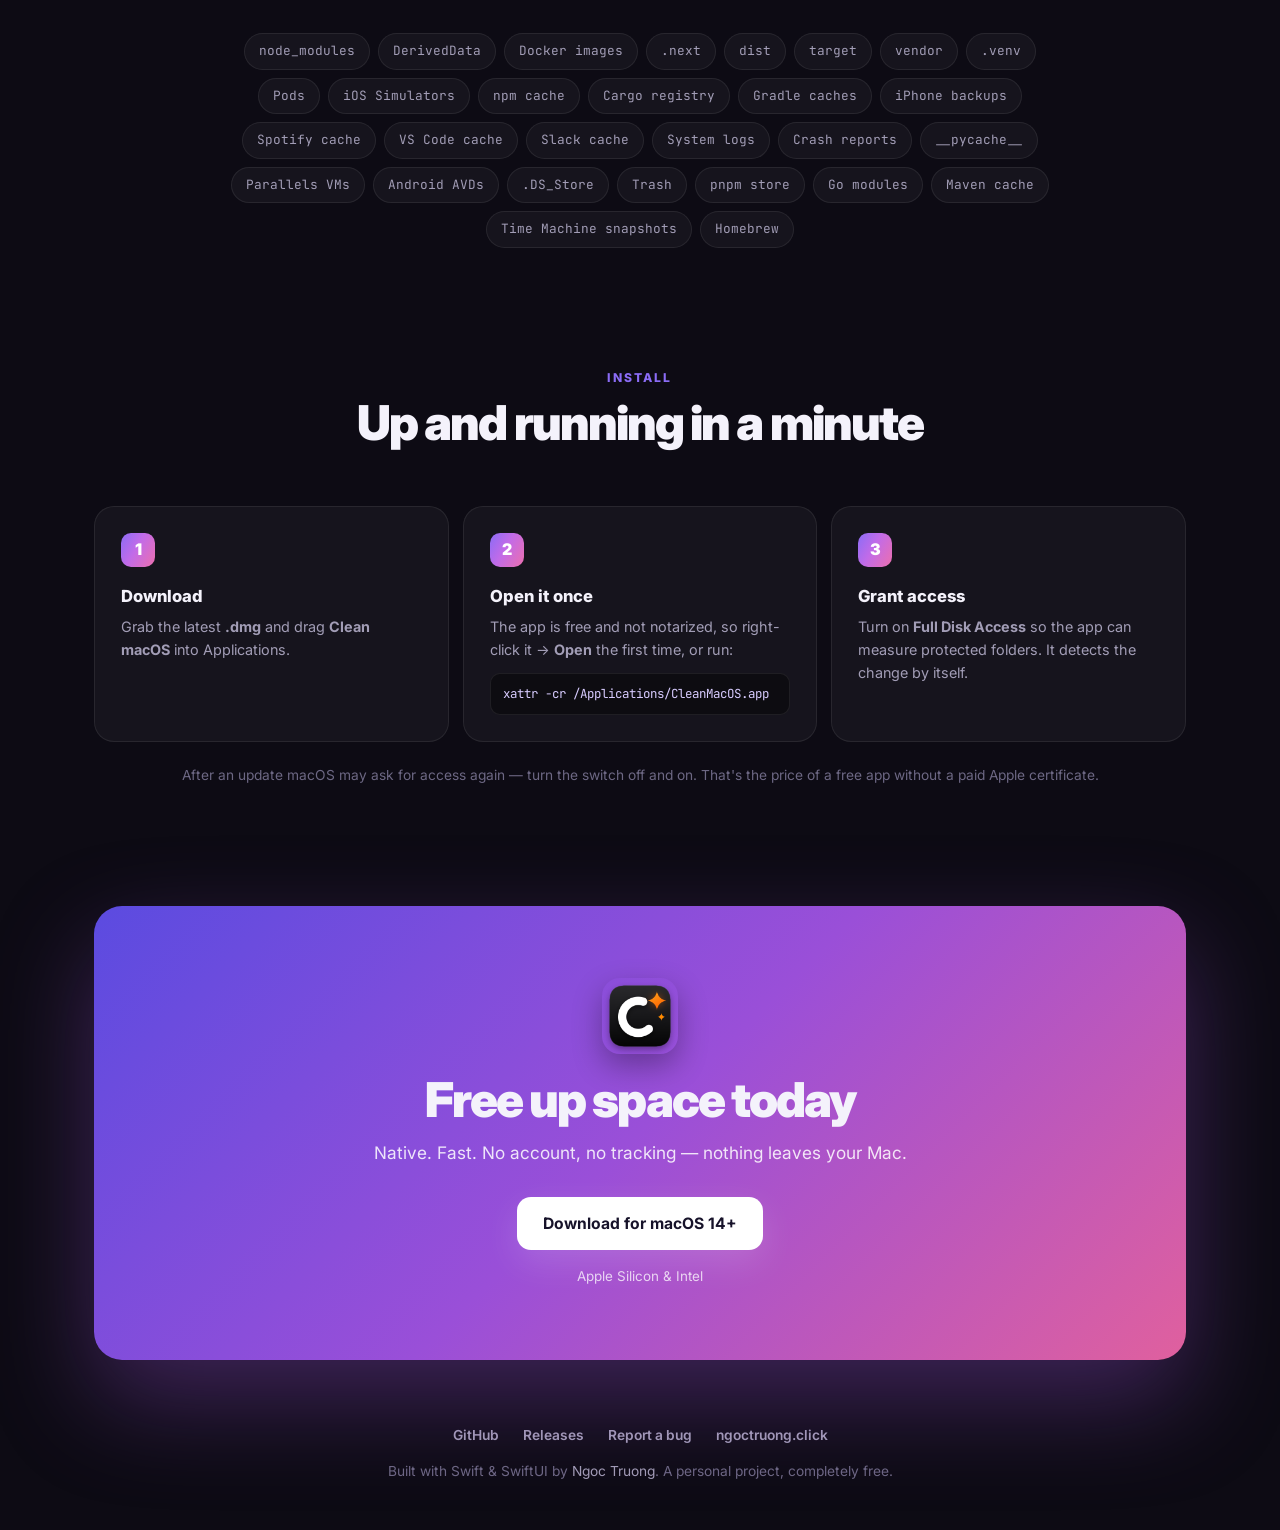
==== commit 1db12344: "Remove the Jira feature and clear its data from user machines" ====
--- a/docs/index.html
+++ b/docs/index.html
@@ -4,9 +4,9 @@
     <meta charset="UTF-8">
     <meta name="viewport" content="width=device-width, initial-scale=1.0">
     <title>Clean macOS — Keep your Mac clean, fast and under control</title>
-    <meta name="description" content="A free, native macOS app: clean junk and build caches, find large files, uninstall apps cleanly, keep a clipboard history, manage ports and cron jobs, and track Jira — all on your Mac.">
+    <meta name="description" content="A free, native macOS app: clean junk and build caches, find large files, uninstall apps cleanly, keep a clipboard history and manage ports and cron jobs — all on your Mac.">
     <meta property="og:title" content="Clean macOS">
-    <meta property="og:description" content="Free, native macOS toolkit — disk cleaner, large files, clean uninstall, clipboard history, ports &amp; jobs, Jira. 100% Swift, nothing leaves your Mac.">
+    <meta property="og:description" content="Free, native macOS toolkit — disk cleaner, large files, clean uninstall, clipboard history, ports &amp; jobs. 100% Swift, nothing leaves your Mac.">
     <meta property="og:url" content="https://truong62.github.io/clean-macos/">
     <meta property="og:type" content="website">
     <meta property="og:image" content="https://truong62.github.io/clean-macos/images/og.jpg">
@@ -15,7 +15,7 @@
     <meta property="og:image:alt" content="Clean macOS home screen">
     <meta name="twitter:card" content="summary_large_image">
     <meta name="twitter:title" content="Clean macOS — Keep your Mac clean, fast and under control">
-    <meta name="twitter:description" content="Free, native macOS toolkit — disk cleaner, large files, clean uninstall, clipboard history, ports &amp; jobs, Jira.">
+    <meta name="twitter:description" content="Free, native macOS toolkit — disk cleaner, large files, clean uninstall, clipboard history, ports &amp; jobs.">
     <meta name="twitter:image" content="https://truong62.github.io/clean-macos/images/og.jpg">
     <meta name="theme-color" content="#0d0b14">
     <link rel="icon" type="image/png" href="images/icon.png">
@@ -285,7 +285,7 @@
     <header class="hero">
         <div class="badge"><span class="dot"></span>Free &amp; open source · <b id="dl-badge">native Swift</b></div>
         <h1>Keep your Mac <span class="grad-text">clean, fast</span> and under control</h1>
-        <p class="sub">One native app to reclaim disk space, uninstall apps without leftovers, keep a clipboard history, see every port and cron job — and even run your Jira sprint.</p>
+        <p class="sub">One native app to reclaim disk space, uninstall apps without leftovers, keep a clipboard history and see every port and cron job.</p>
         <div class="btns">
             <a href="https://github.com/Truong62/clean-macos/releases/latest" class="btn btn-primary">
                 <svg viewBox="0 0 24 24" fill="none" stroke="currentColor" stroke-width="2.4" stroke-linecap="round" stroke-linejoin="round"><path d="M12 4v12m0 0-5-5m5 5 5-5M5 20h14"/></svg>
@@ -308,7 +308,7 @@
         <div class="stats reveal">
             <div class="stat"><div class="v" id="stat-dl">—</div><div class="l">Downloads</div></div>
             <div class="stat"><div class="v">60+</div><div class="l">Junk types detected</div></div>
-            <div class="stat"><div class="v">10</div><div class="l">Tools in one app</div></div>
+            <div class="stat"><div class="v">9</div><div class="l">Tools in one app</div></div>
             <div class="stat"><div class="v">0</div><div class="l">Accounts or tracking</div></div>
         </div>
     </header>
@@ -320,21 +320,7 @@
             <p>The everyday tools a developer's Mac needs, in one calm, native window.</p>
         </div>
 
-        <div class="showcase reveal" style="--accent: #4f7cf0">
-            <div class="copy">
-                <div class="eyebrow">Jira</div>
-                <h3>Jira that feels like Notion</h3>
-                <p>Your sprint as a clean tree of tasks, subtasks and bugs. Filter by assignee, status, app or month — without the slow web UI.</p>
-                <ul>
-                    <li>Table and Board views, nested subtasks</li>
-                    <li>Notifications when you're assigned or mentioned</li>
-                    <li>Lives in the menu bar too</li>
-                </ul>
-            </div>
-            <div class="shot"><div class="window"><div class="bar"><i></i><i></i><i></i></div><img src="images/jira.png" width="2000" height="1194" alt="Jira task table with nested subtasks" loading="lazy"></div></div>
-        </div>
-
-        <div class="showcase flip reveal" style="--accent: var(--cyan)">
+        <div class="showcase reveal" style="--accent: var(--cyan)">
             <div class="copy">
                 <div class="eyebrow">Ports</div>
                 <h3>What's on port 3000? Now you know</h3>
@@ -348,7 +334,7 @@
             <div class="shot"><div class="window"><div class="bar"><i></i><i></i><i></i></div><img src="images/ports.png" width="2000" height="1280" alt="Listening ports with process details" loading="lazy"></div></div>
         </div>
 
-        <div class="showcase reveal" style="--accent: var(--orange)">
+        <div class="showcase flip reveal" style="--accent: var(--orange)">
             <div class="copy">
                 <div class="eyebrow">Scheduled jobs</div>
                 <h3>Cron job failing? See the log</h3>
@@ -361,7 +347,7 @@
             </div>
             <div class="shot"><div class="window"><div class="bar"><i></i><i></i><i></i></div><img src="images/jobs.png" width="2000" height="1360" alt="Scheduled jobs with log output" loading="lazy"></div></div>
         </div>
-        <div class="showcase flip reveal" id="power-recovery" style="--accent: #f5a524">
+        <div class="showcase reveal" id="power-recovery" style="--accent: #f5a524">
             <div class="copy">
                 <div class="eyebrow">Power recovery</div>
                 <h3>Power cut at night? Your Mac picks itself back up</h3>
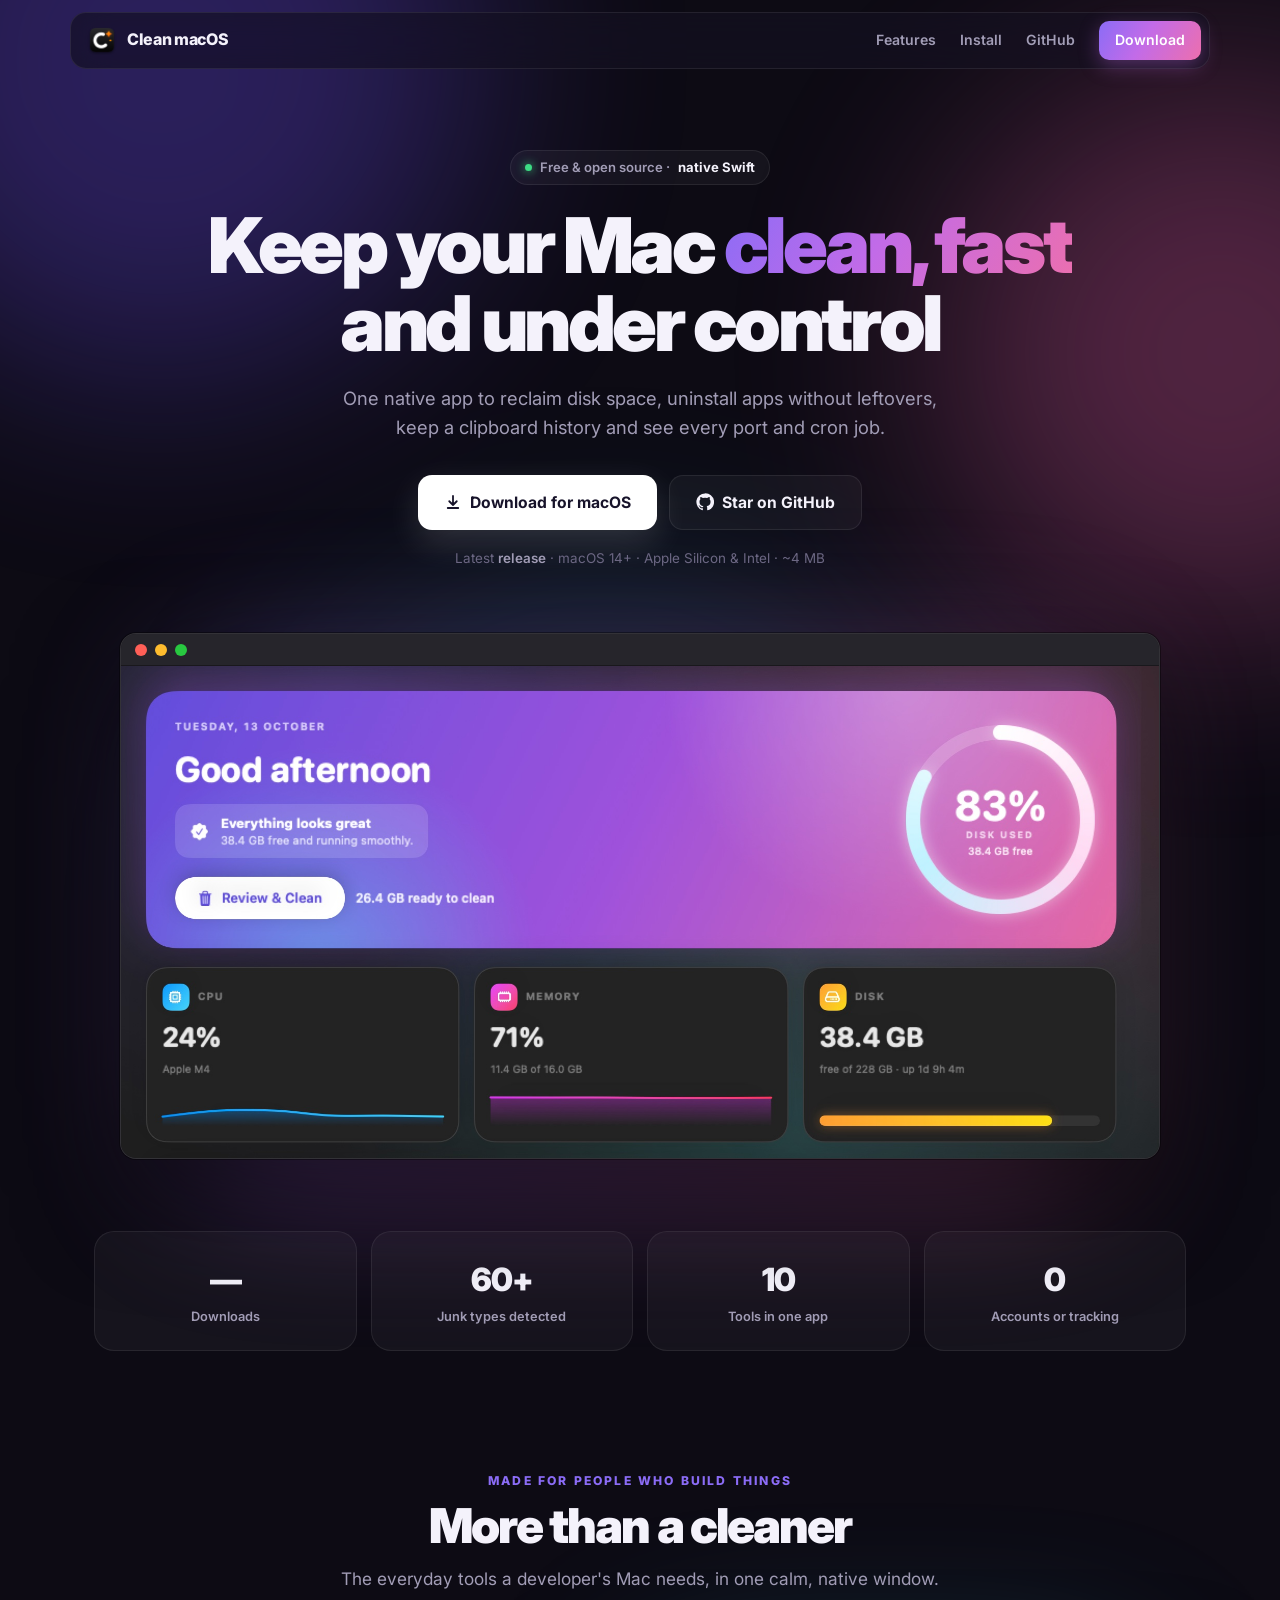
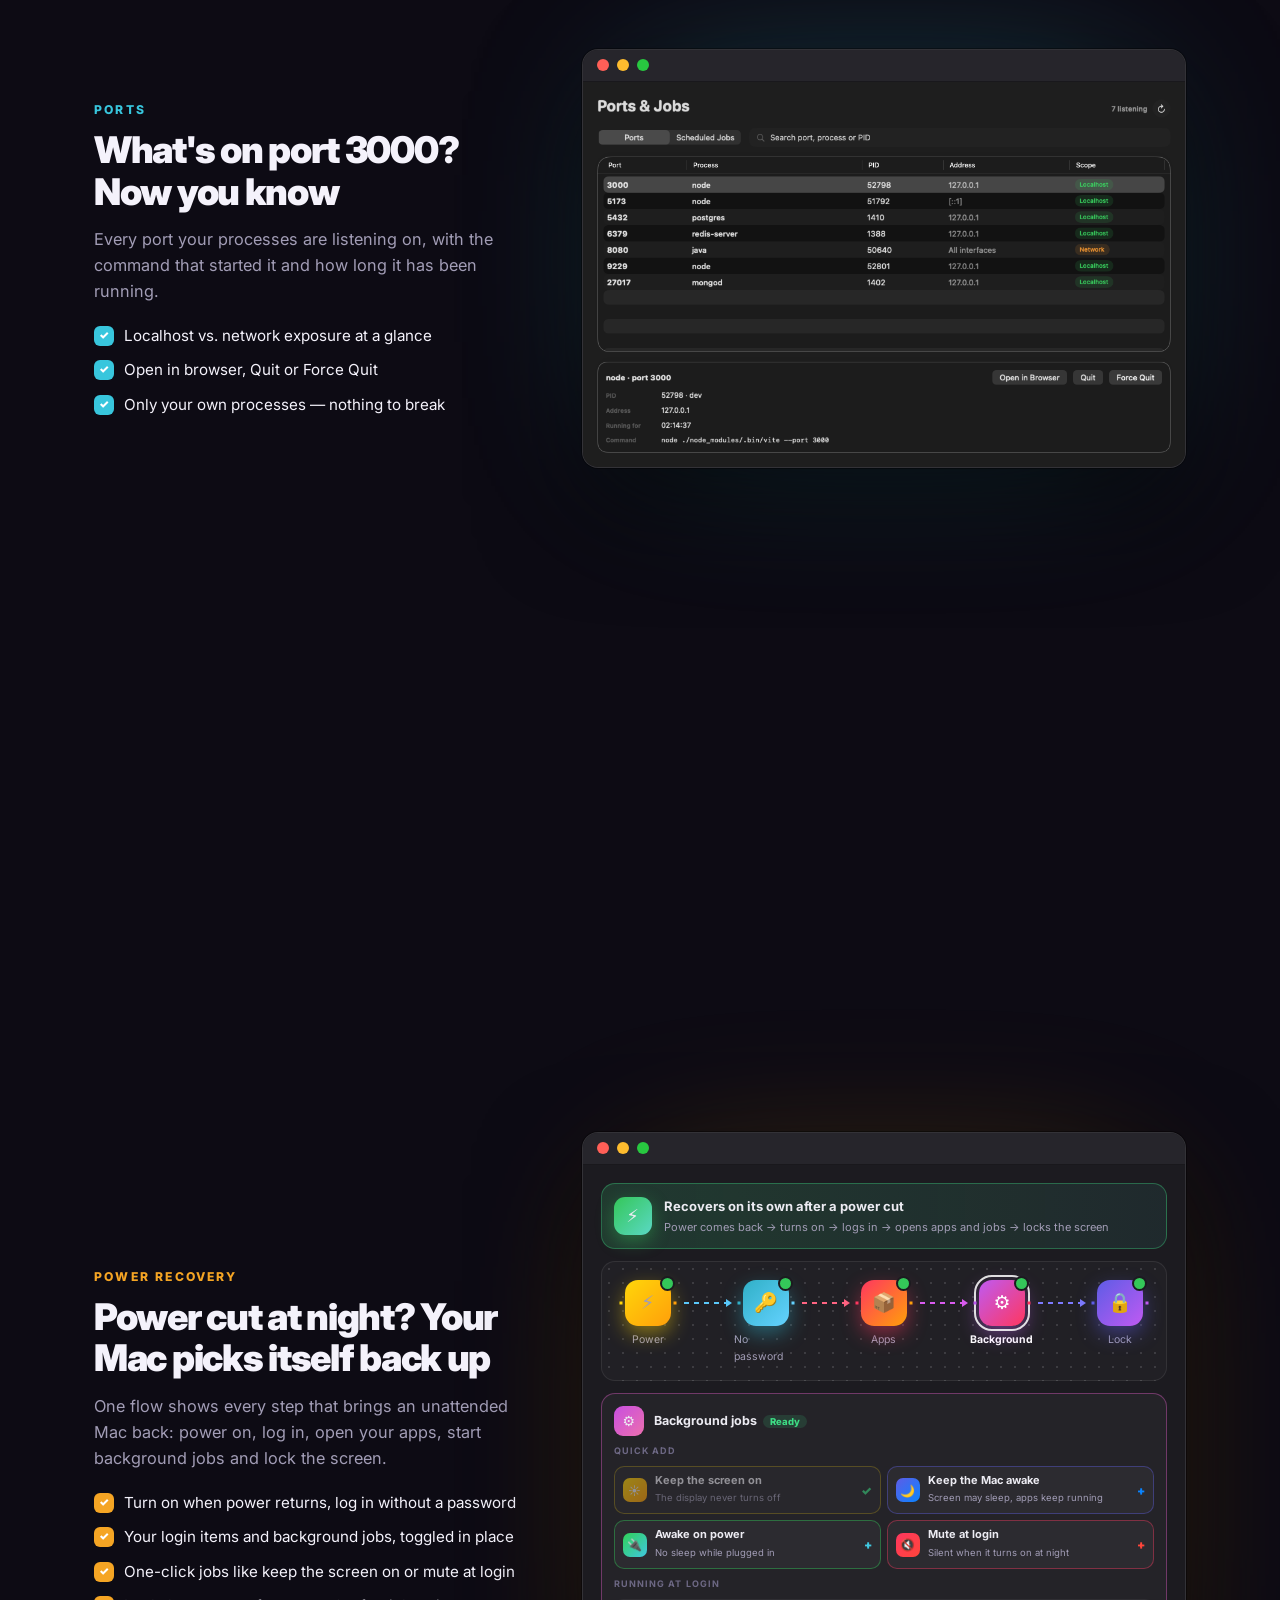
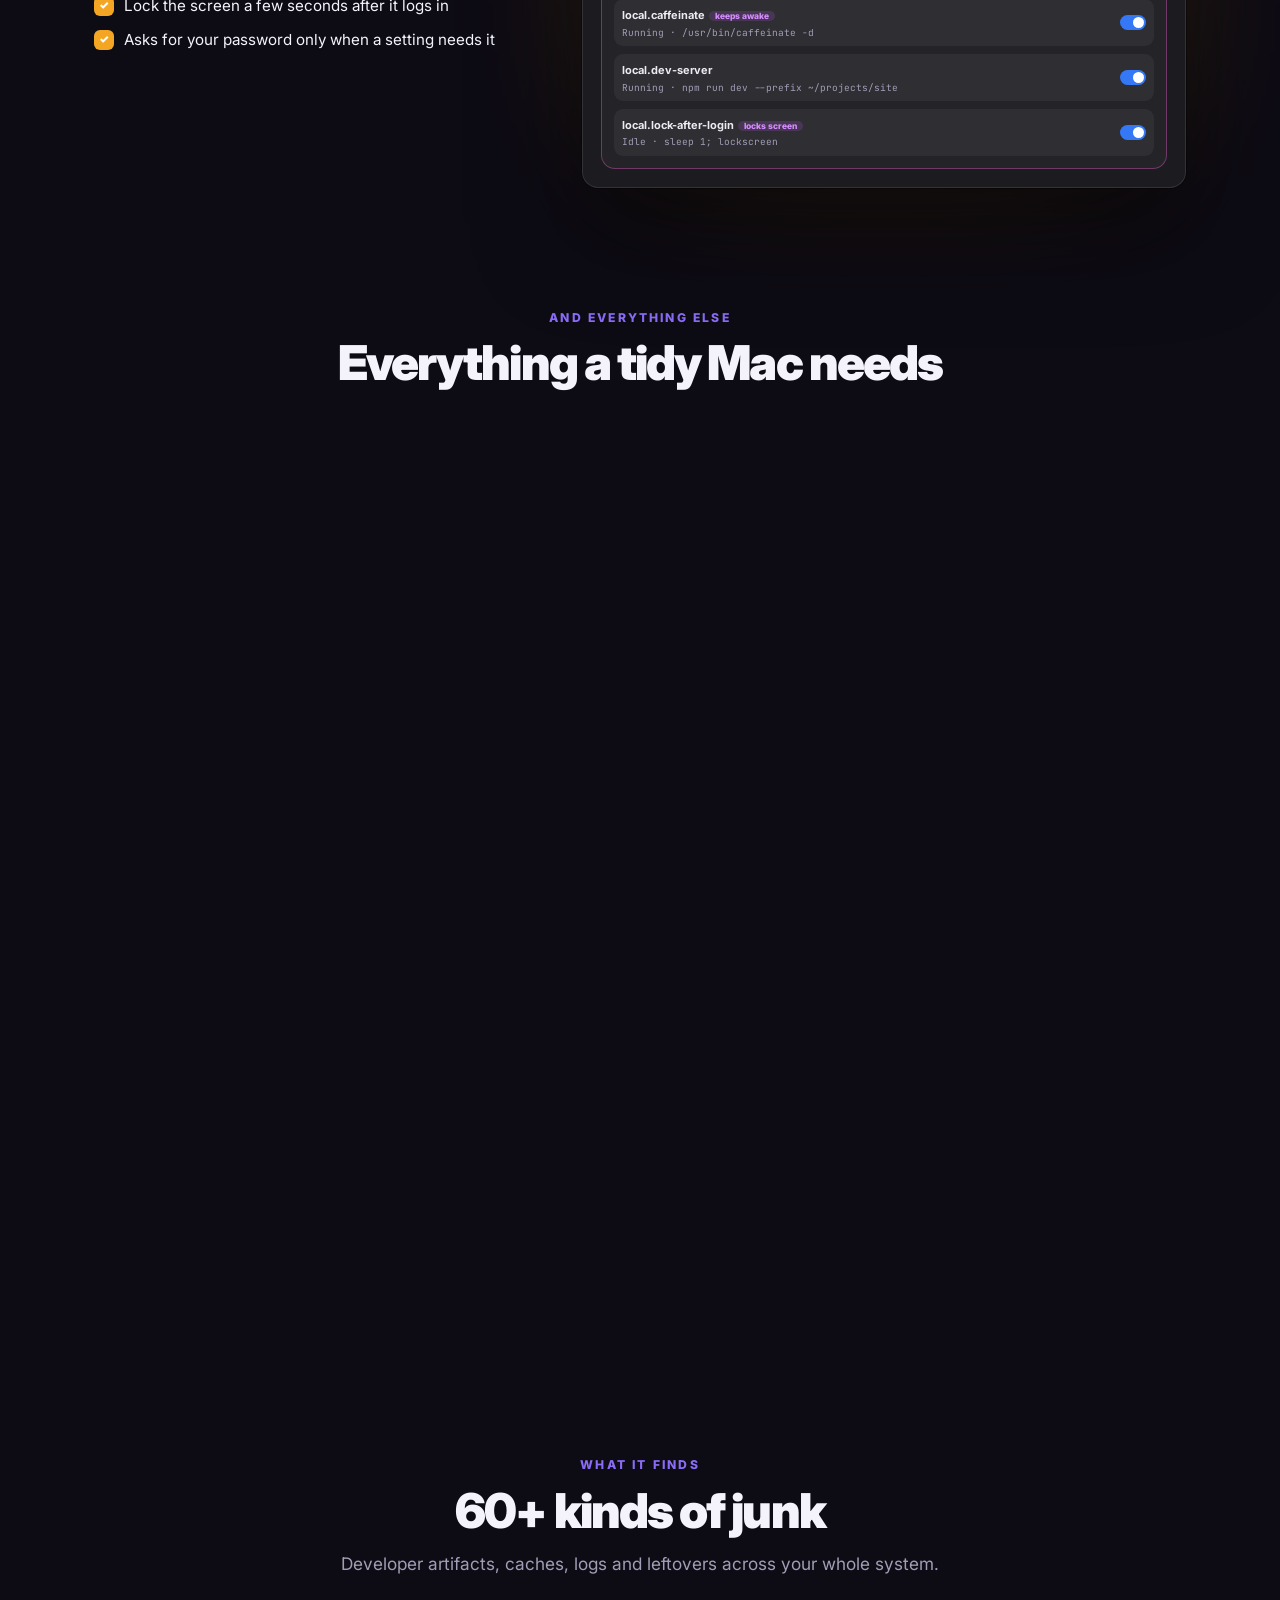
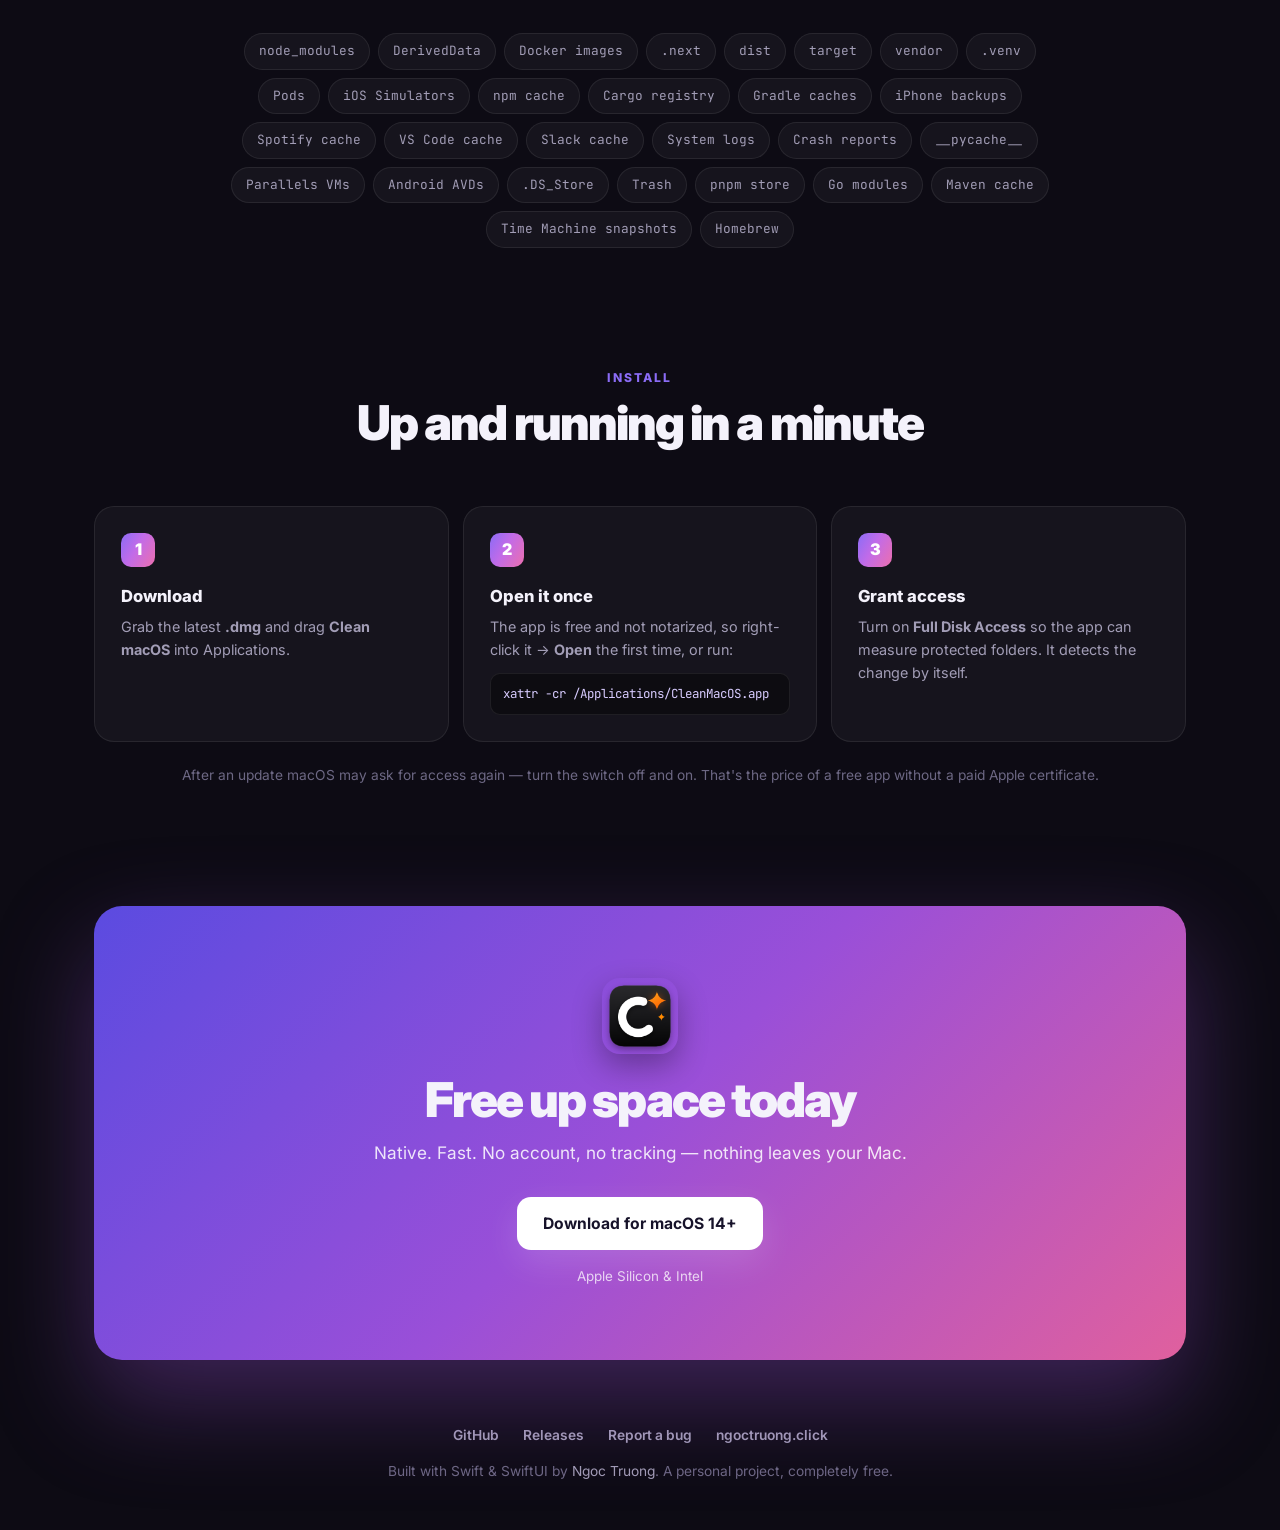
==== commit 95a65eef: "Add a hi-res music player with bit-perfect output and DSD support" ====
--- a/docs/index.html
+++ b/docs/index.html
@@ -308,7 +308,7 @@
         <div class="stats reveal">
             <div class="stat"><div class="v" id="stat-dl">—</div><div class="l">Downloads</div></div>
             <div class="stat"><div class="v">60+</div><div class="l">Junk types detected</div></div>
-            <div class="stat"><div class="v">9</div><div class="l">Tools in one app</div></div>
+            <div class="stat"><div class="v">10</div><div class="l">Tools in one app</div></div>
             <div class="stat"><div class="v">0</div><div class="l">Accounts or tracking</div></div>
         </div>
     </header>
@@ -411,6 +411,7 @@
             <div class="feature"><div class="tile" style="background:rgba(79,124,240,.15)">🐳</div><h4>Tool-aware cleanup</h4><p>Uses <code>docker system prune</code> and <code>brew cleanup</code> instead of deleting files those tools still need.</p></div>
             <div class="feature"><div class="tile" style="background:rgba(194,107,232,.15)">🔄</div><h4>Auto-updates</h4><p>New versions install themselves in place through Sparkle, verified with an EdDSA signature.</p></div>
             <div class="feature"><div class="tile" style="background:rgba(245,165,36,.15)">⚡</div><h4>Power recovery</h4><p>After a power cut the Mac turns itself on, logs in, starts your apps and jobs, then locks the screen.</p></div>
+            <div class="feature"><div class="tile" style="background:rgba(236,72,153,.15)">🎧</div><h4>Hi-res music</h4><p>Import FLAC, ALAC, WAV, AIFF and DSD. Every track plays at its native sample rate, bit-perfect, with DoP for DSD DACs.</p></div>
             <div class="feature"><div class="tile" style="background:rgba(255,255,255,.08)">🔒</div><h4>Private by design</h4><p>No account, no analytics, no backend. Everything is measured and cleaned on your Mac.</p></div>
         </div>
     </section>
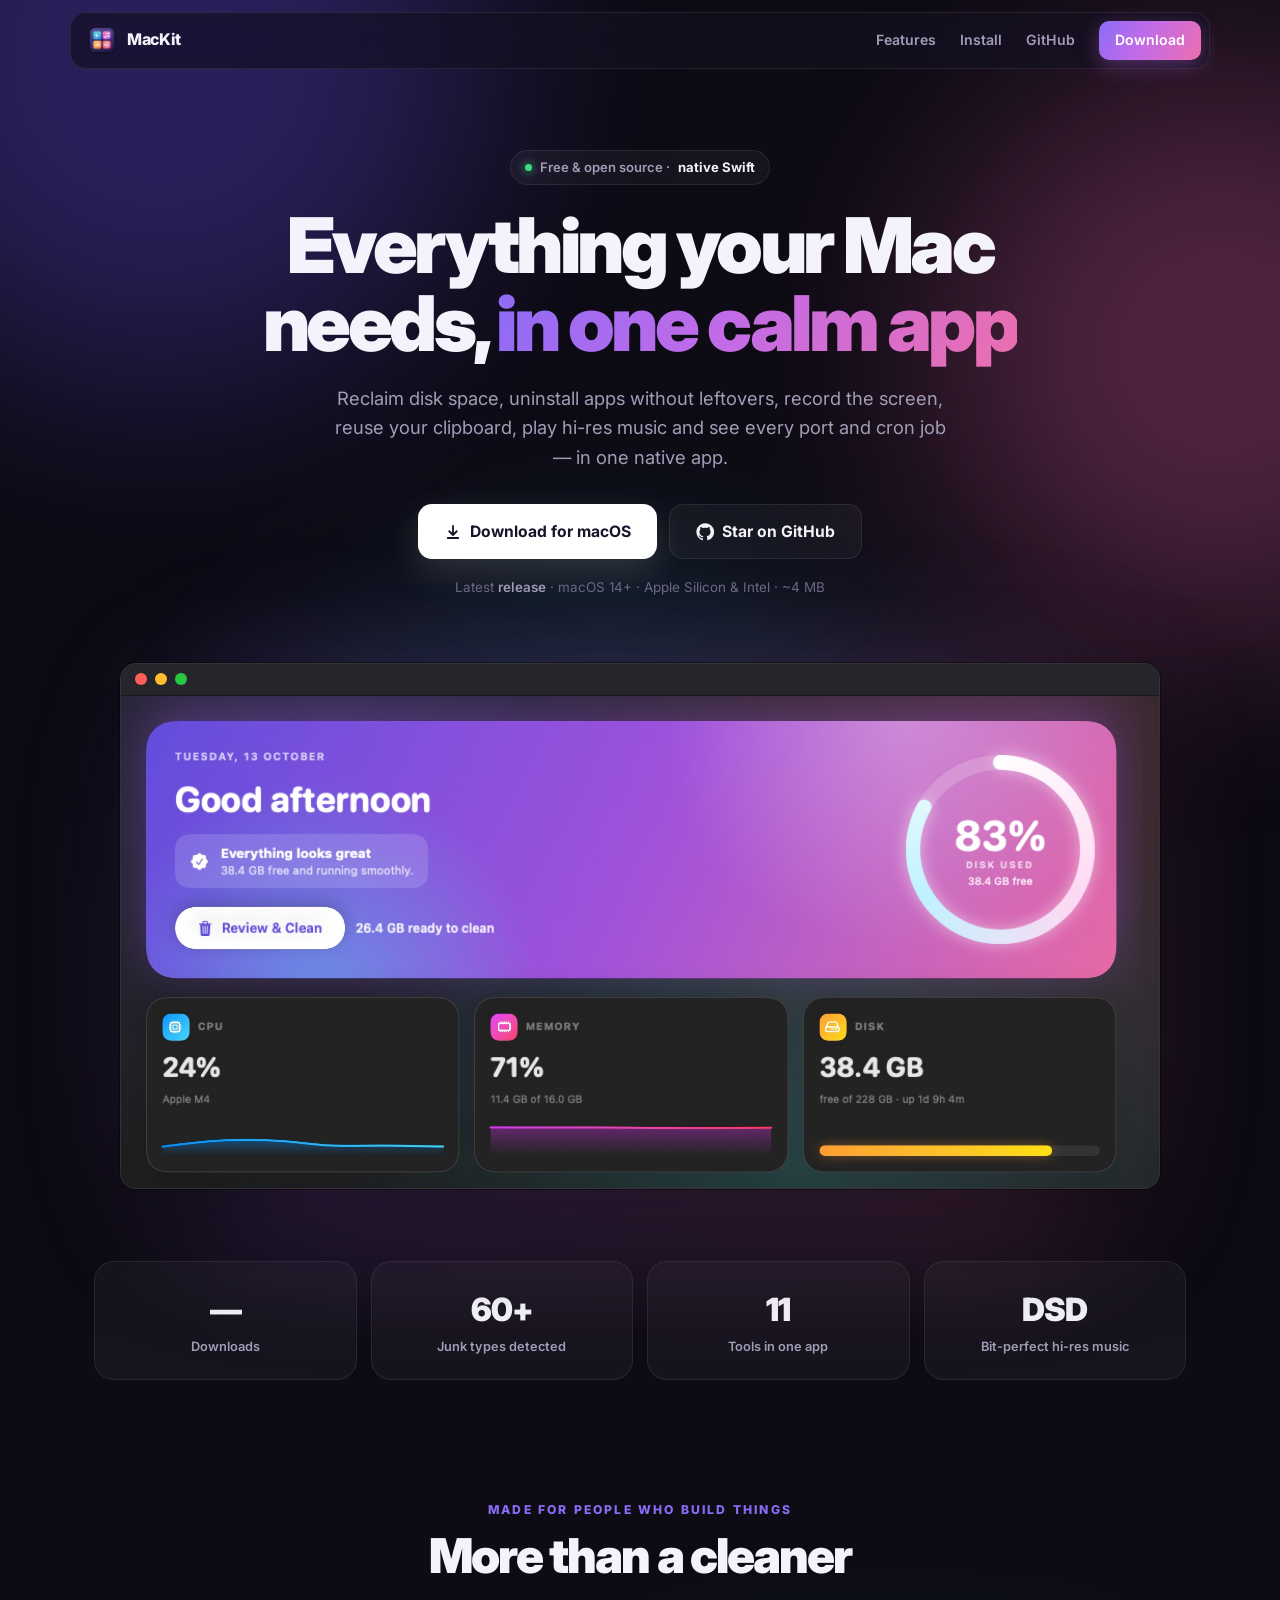
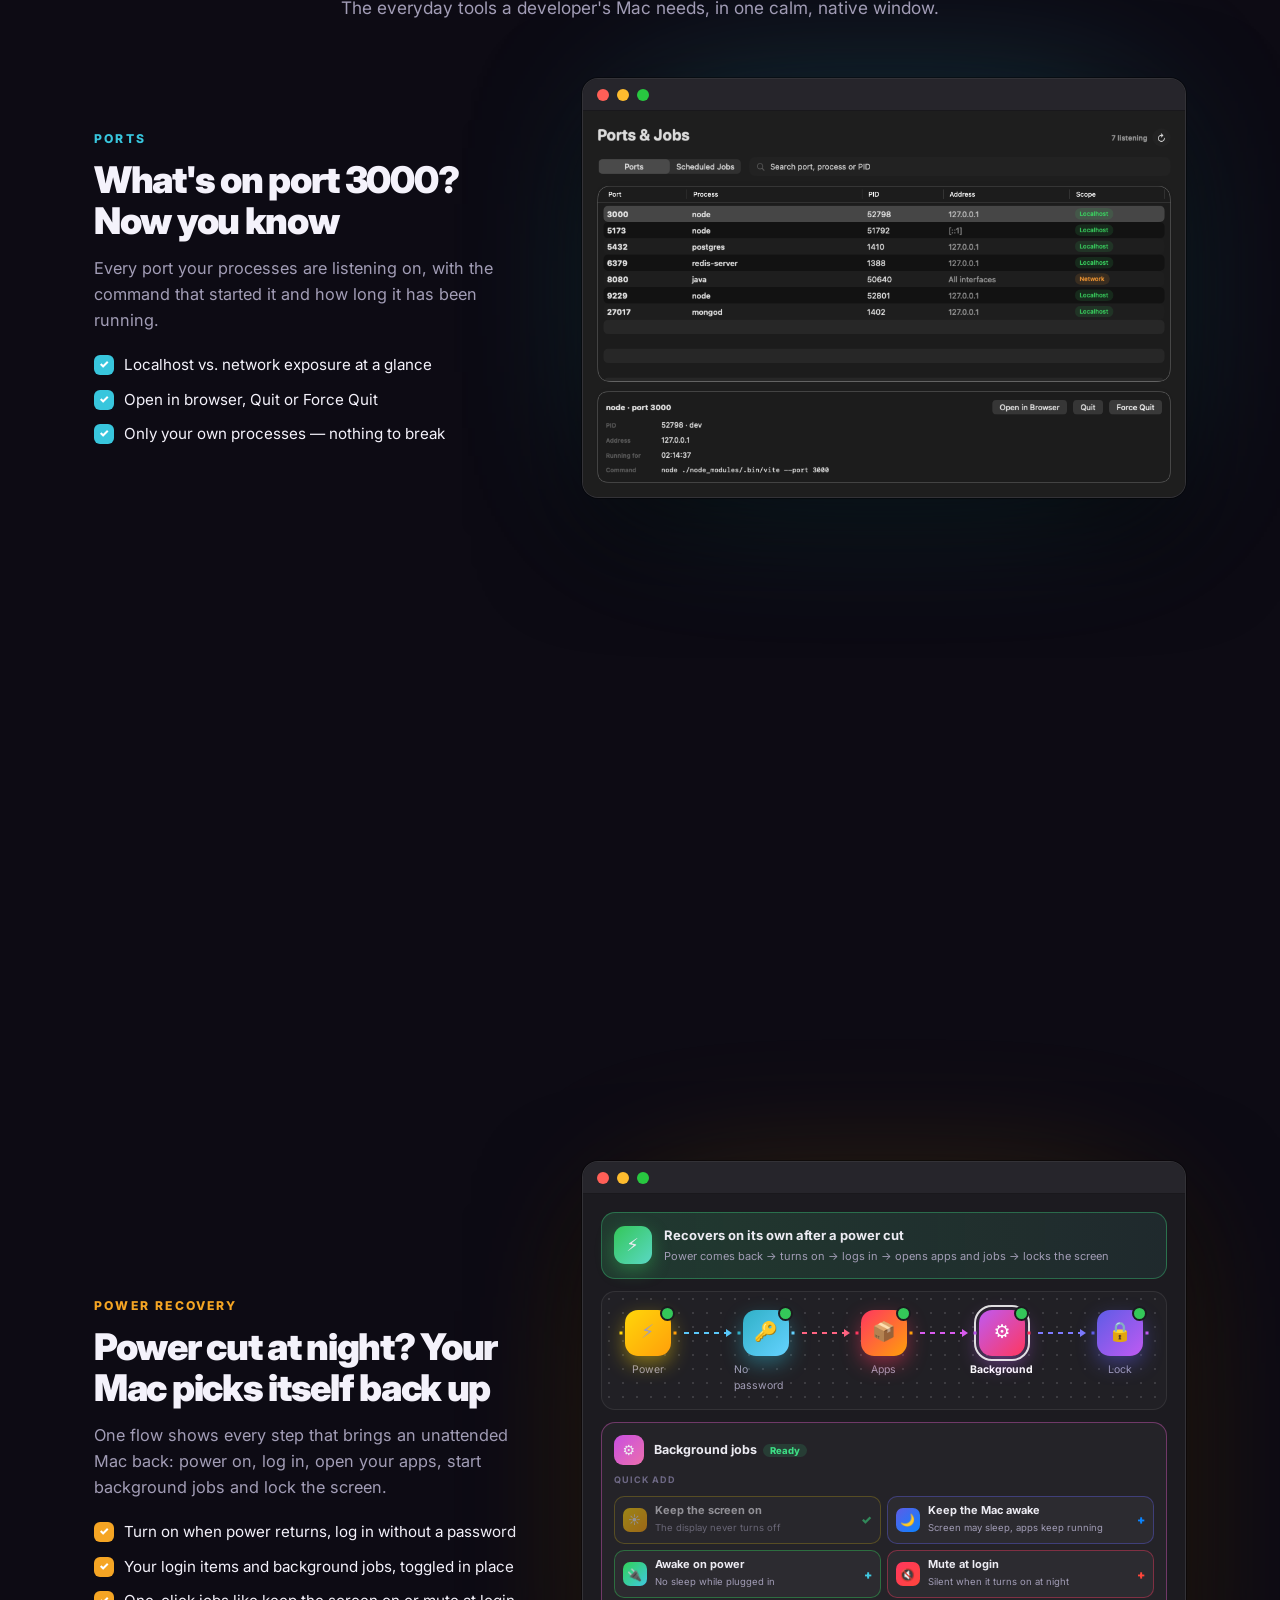
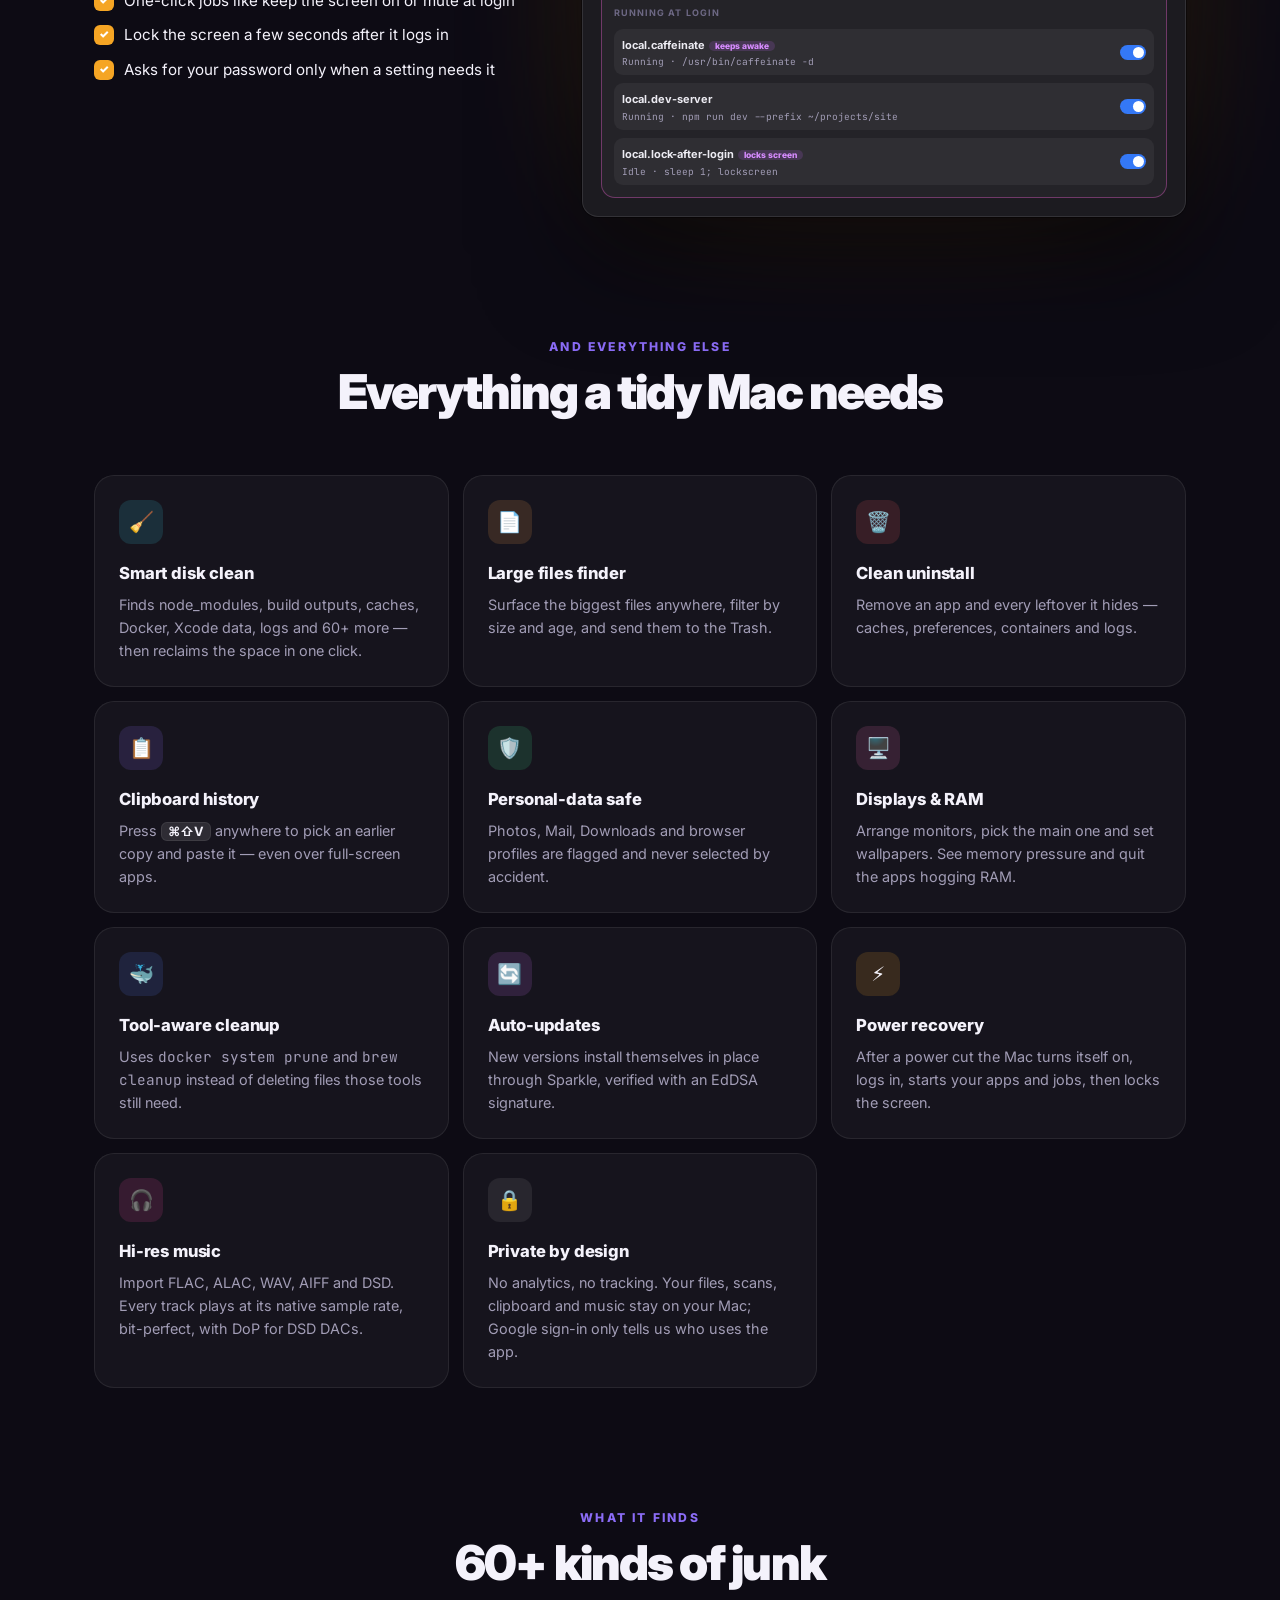
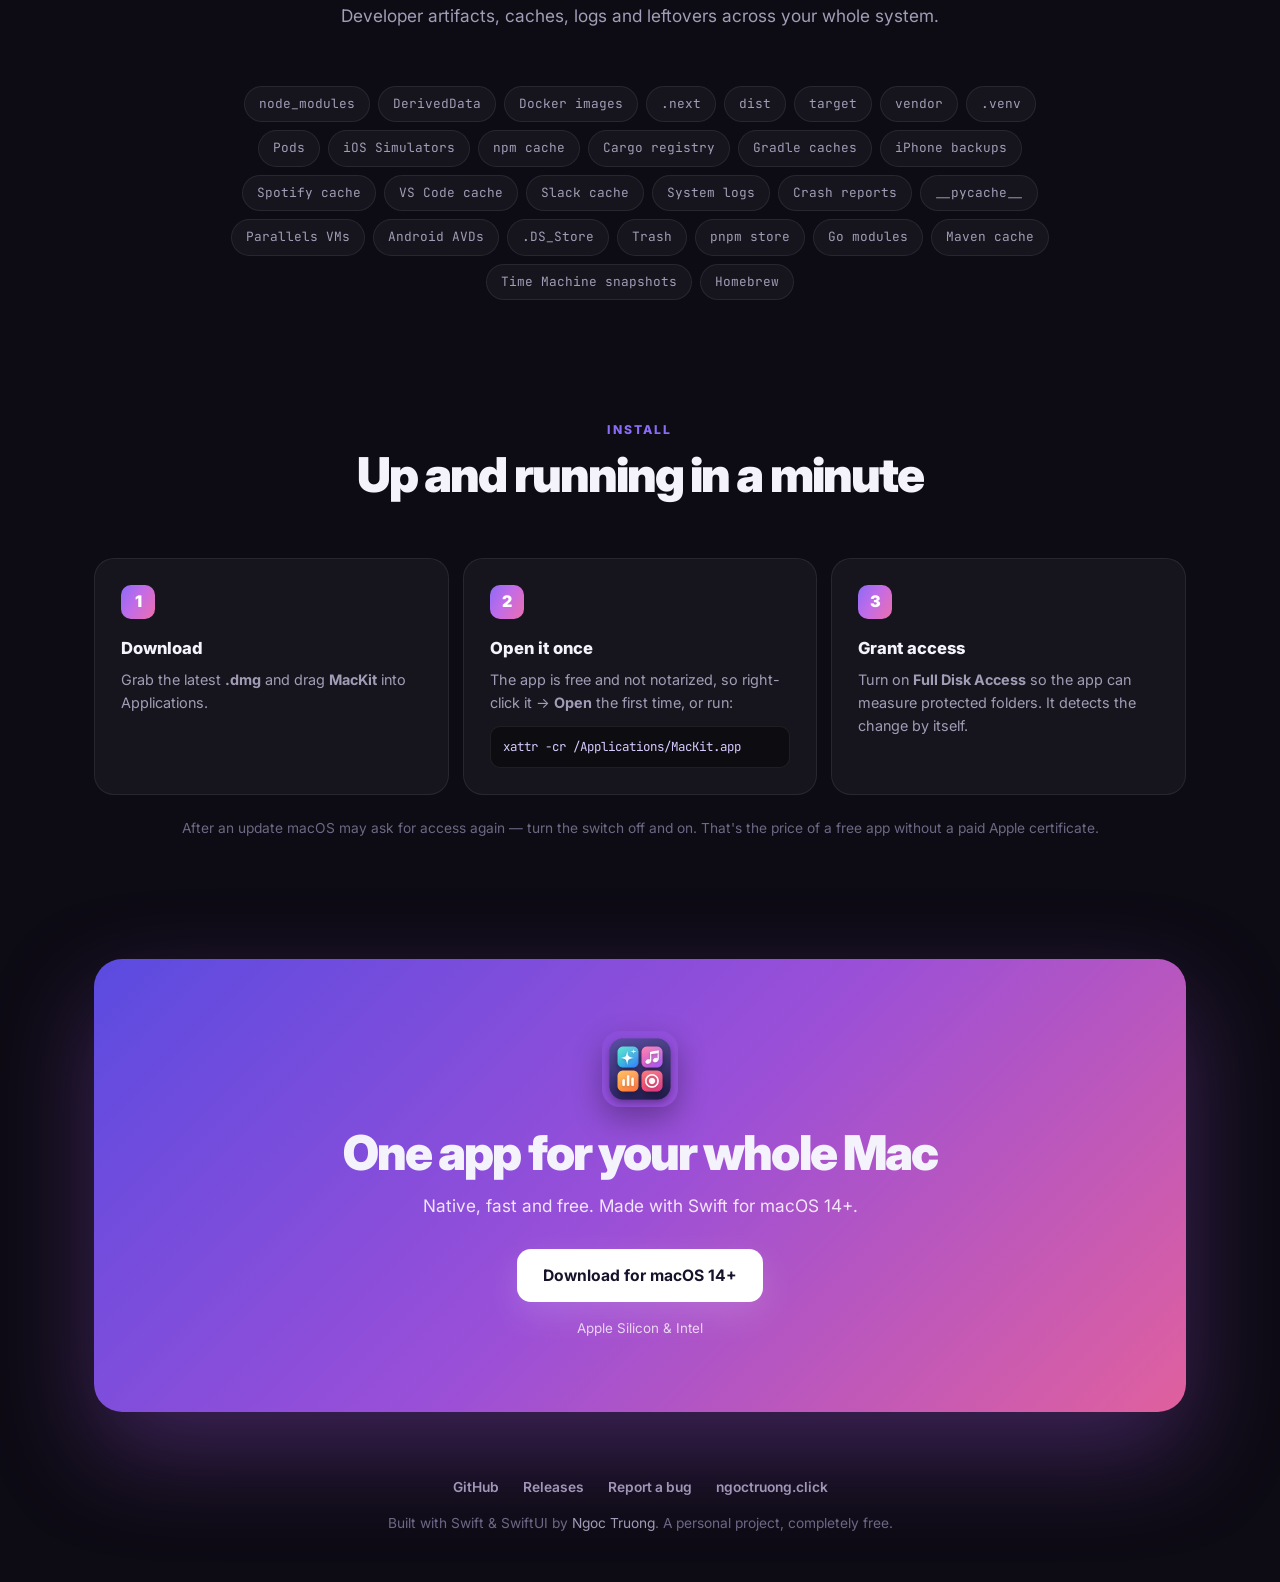
==== commit 49f6d2c9: "Rename the app to MacKit with a new icon and tools grouped by purpose" ====
--- a/docs/index.html
+++ b/docs/index.html
@@ -3,19 +3,19 @@
 <head>
     <meta charset="UTF-8">
     <meta name="viewport" content="width=device-width, initial-scale=1.0">
-    <title>Clean macOS — Keep your Mac clean, fast and under control</title>
-    <meta name="description" content="A free, native macOS app: clean junk and build caches, find large files, uninstall apps cleanly, keep a clipboard history and manage ports and cron jobs — all on your Mac.">
-    <meta property="og:title" content="Clean macOS">
-    <meta property="og:description" content="Free, native macOS toolkit — disk cleaner, large files, clean uninstall, clipboard history, ports &amp; jobs. 100% Swift, nothing leaves your Mac.">
+    <title>MacKit — Everything your Mac needs, in one calm app</title>
+    <meta name="description" content="A free, native Mac app: clean junk and build caches, find large files, uninstall apps cleanly, record the screen, keep a clipboard history, play hi-res music and manage ports and cron jobs.">
+    <meta property="og:title" content="MacKit">
+    <meta property="og:description" content="Free, native Mac toolkit — disk cleaner, large files, clean uninstall, screen recorder, clipboard history, hi-res music player, ports &amp; jobs. 100% Swift.">
     <meta property="og:url" content="https://truong62.github.io/clean-macos/">
     <meta property="og:type" content="website">
     <meta property="og:image" content="https://truong62.github.io/clean-macos/images/og.jpg">
     <meta property="og:image:width" content="1200">
     <meta property="og:image:height" content="630">
-    <meta property="og:image:alt" content="Clean macOS home screen">
+    <meta property="og:image:alt" content="MacKit home screen">
     <meta name="twitter:card" content="summary_large_image">
-    <meta name="twitter:title" content="Clean macOS — Keep your Mac clean, fast and under control">
-    <meta name="twitter:description" content="Free, native macOS toolkit — disk cleaner, large files, clean uninstall, clipboard history, ports &amp; jobs.">
+    <meta name="twitter:title" content="MacKit — Everything your Mac needs, in one calm app">
+    <meta name="twitter:description" content="Free, native Mac toolkit — cleaner, screen recorder, clipboard history, hi-res music, ports &amp; jobs.">
     <meta name="twitter:image" content="https://truong62.github.io/clean-macos/images/og.jpg">
     <meta name="theme-color" content="#0d0b14">
     <link rel="icon" type="image/png" href="images/icon.png">
@@ -271,7 +271,7 @@
 
 <nav>
     <div class="nav-inner">
-        <a href="#" class="brand"><img src="images/icon.png" alt="">Clean macOS</a>
+        <a href="#" class="brand"><img src="images/icon.png" alt="">MacKit</a>
         <div class="nav-links">
             <a href="#features">Features</a>
             <a href="#install">Install</a>
@@ -284,8 +284,8 @@
 <div class="wrap">
     <header class="hero">
         <div class="badge"><span class="dot"></span>Free &amp; open source · <b id="dl-badge">native Swift</b></div>
-        <h1>Keep your Mac <span class="grad-text">clean, fast</span> and under control</h1>
-        <p class="sub">One native app to reclaim disk space, uninstall apps without leftovers, keep a clipboard history and see every port and cron job.</p>
+        <h1>Everything your Mac needs, <span class="grad-text">in one calm app</span></h1>
+        <p class="sub">Reclaim disk space, uninstall apps without leftovers, record the screen, reuse your clipboard, play hi-res music and see every port and cron job — in one native app.</p>
         <div class="btns">
             <a href="https://github.com/Truong62/clean-macos/releases/latest" class="btn btn-primary">
                 <svg viewBox="0 0 24 24" fill="none" stroke="currentColor" stroke-width="2.4" stroke-linecap="round" stroke-linejoin="round"><path d="M12 4v12m0 0-5-5m5 5 5-5M5 20h14"/></svg>
@@ -301,15 +301,15 @@
         <div class="hero-shot reveal">
             <div class="window">
                 <div class="bar"><i></i><i></i><i></i></div>
-                <img src="images/home.jpg" width="2000" height="948" alt="Clean macOS home screen with disk gauge, CPU, memory and disk vitals">
+                <img src="images/home.jpg" width="2000" height="948" alt="MacKit home screen with disk gauge, CPU, memory and disk vitals">
             </div>
         </div>
 
         <div class="stats reveal">
             <div class="stat"><div class="v" id="stat-dl">—</div><div class="l">Downloads</div></div>
             <div class="stat"><div class="v">60+</div><div class="l">Junk types detected</div></div>
-            <div class="stat"><div class="v">10</div><div class="l">Tools in one app</div></div>
-            <div class="stat"><div class="v">0</div><div class="l">Accounts or tracking</div></div>
+            <div class="stat"><div class="v">11</div><div class="l">Tools in one app</div></div>
+            <div class="stat"><div class="v">DSD</div><div class="l">Bit-perfect hi-res music</div></div>
         </div>
     </header>
 
@@ -412,7 +412,7 @@
             <div class="feature"><div class="tile" style="background:rgba(194,107,232,.15)">🔄</div><h4>Auto-updates</h4><p>New versions install themselves in place through Sparkle, verified with an EdDSA signature.</p></div>
             <div class="feature"><div class="tile" style="background:rgba(245,165,36,.15)">⚡</div><h4>Power recovery</h4><p>After a power cut the Mac turns itself on, logs in, starts your apps and jobs, then locks the screen.</p></div>
             <div class="feature"><div class="tile" style="background:rgba(236,72,153,.15)">🎧</div><h4>Hi-res music</h4><p>Import FLAC, ALAC, WAV, AIFF and DSD. Every track plays at its native sample rate, bit-perfect, with DoP for DSD DACs.</p></div>
-            <div class="feature"><div class="tile" style="background:rgba(255,255,255,.08)">🔒</div><h4>Private by design</h4><p>No account, no analytics, no backend. Everything is measured and cleaned on your Mac.</p></div>
+            <div class="feature"><div class="tile" style="background:rgba(255,255,255,.08)">🔒</div><h4>Private by design</h4><p>No analytics, no tracking. Your files, scans, clipboard and music stay on your Mac; Google sign-in only tells us who uses the app.</p></div>
         </div>
     </section>
 
@@ -441,8 +441,8 @@
             <h2>Up and running in a minute</h2>
         </div>
         <div class="steps reveal">
-            <div class="step"><h4>Download</h4><p>Grab the latest <b>.dmg</b> and drag <b>Clean macOS</b> into Applications.</p></div>
-            <div class="step"><h4>Open it once</h4><p>The app is free and not notarized, so right-click it → <b>Open</b> the first time, or run:</p><code>xattr -cr /Applications/CleanMacOS.app</code></div>
+            <div class="step"><h4>Download</h4><p>Grab the latest <b>.dmg</b> and drag <b>MacKit</b> into Applications.</p></div>
+            <div class="step"><h4>Open it once</h4><p>The app is free and not notarized, so right-click it → <b>Open</b> the first time, or run:</p><code>xattr -cr /Applications/MacKit.app</code></div>
             <div class="step"><h4>Grant access</h4><p>Turn on <b>Full Disk Access</b> so the app can measure protected folders. It detects the change by itself.</p></div>
         </div>
         <p class="note">After an update macOS may ask for access again — turn the switch off and on. That's the price of a free app without a paid Apple certificate.</p>
@@ -450,8 +450,8 @@
 
     <div class="cta reveal">
         <img src="images/icon.png" alt="">
-        <h2>Free up space today</h2>
-        <p>Native. Fast. No account, no tracking — nothing leaves your Mac.</p>
+        <h2>One app for your whole Mac</h2>
+        <p>Native, fast and free. Made with Swift for macOS 14+.</p>
         <a href="https://github.com/Truong62/clean-macos/releases/latest" class="btn btn-primary">Download for macOS 14+</a>
         <div class="small" id="cta-dl">Apple Silicon &amp; Intel</div>
     </div>
